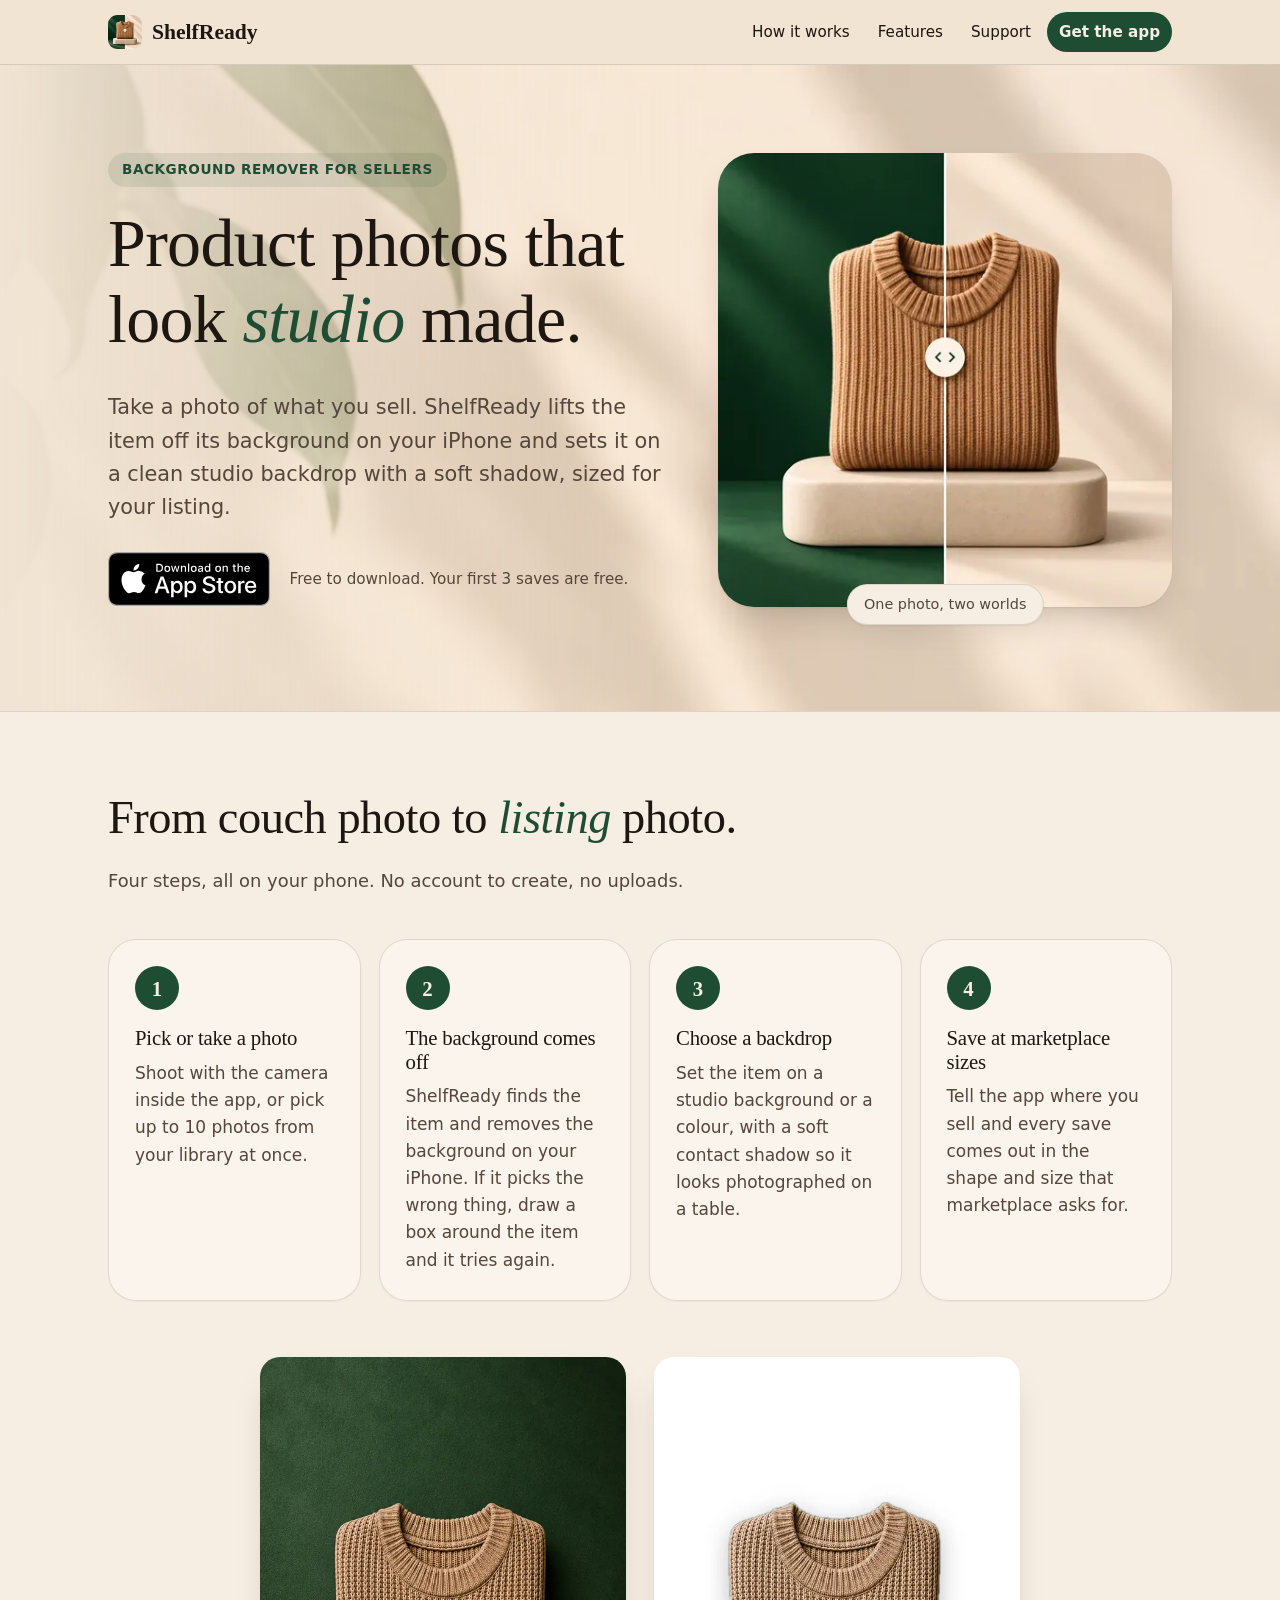
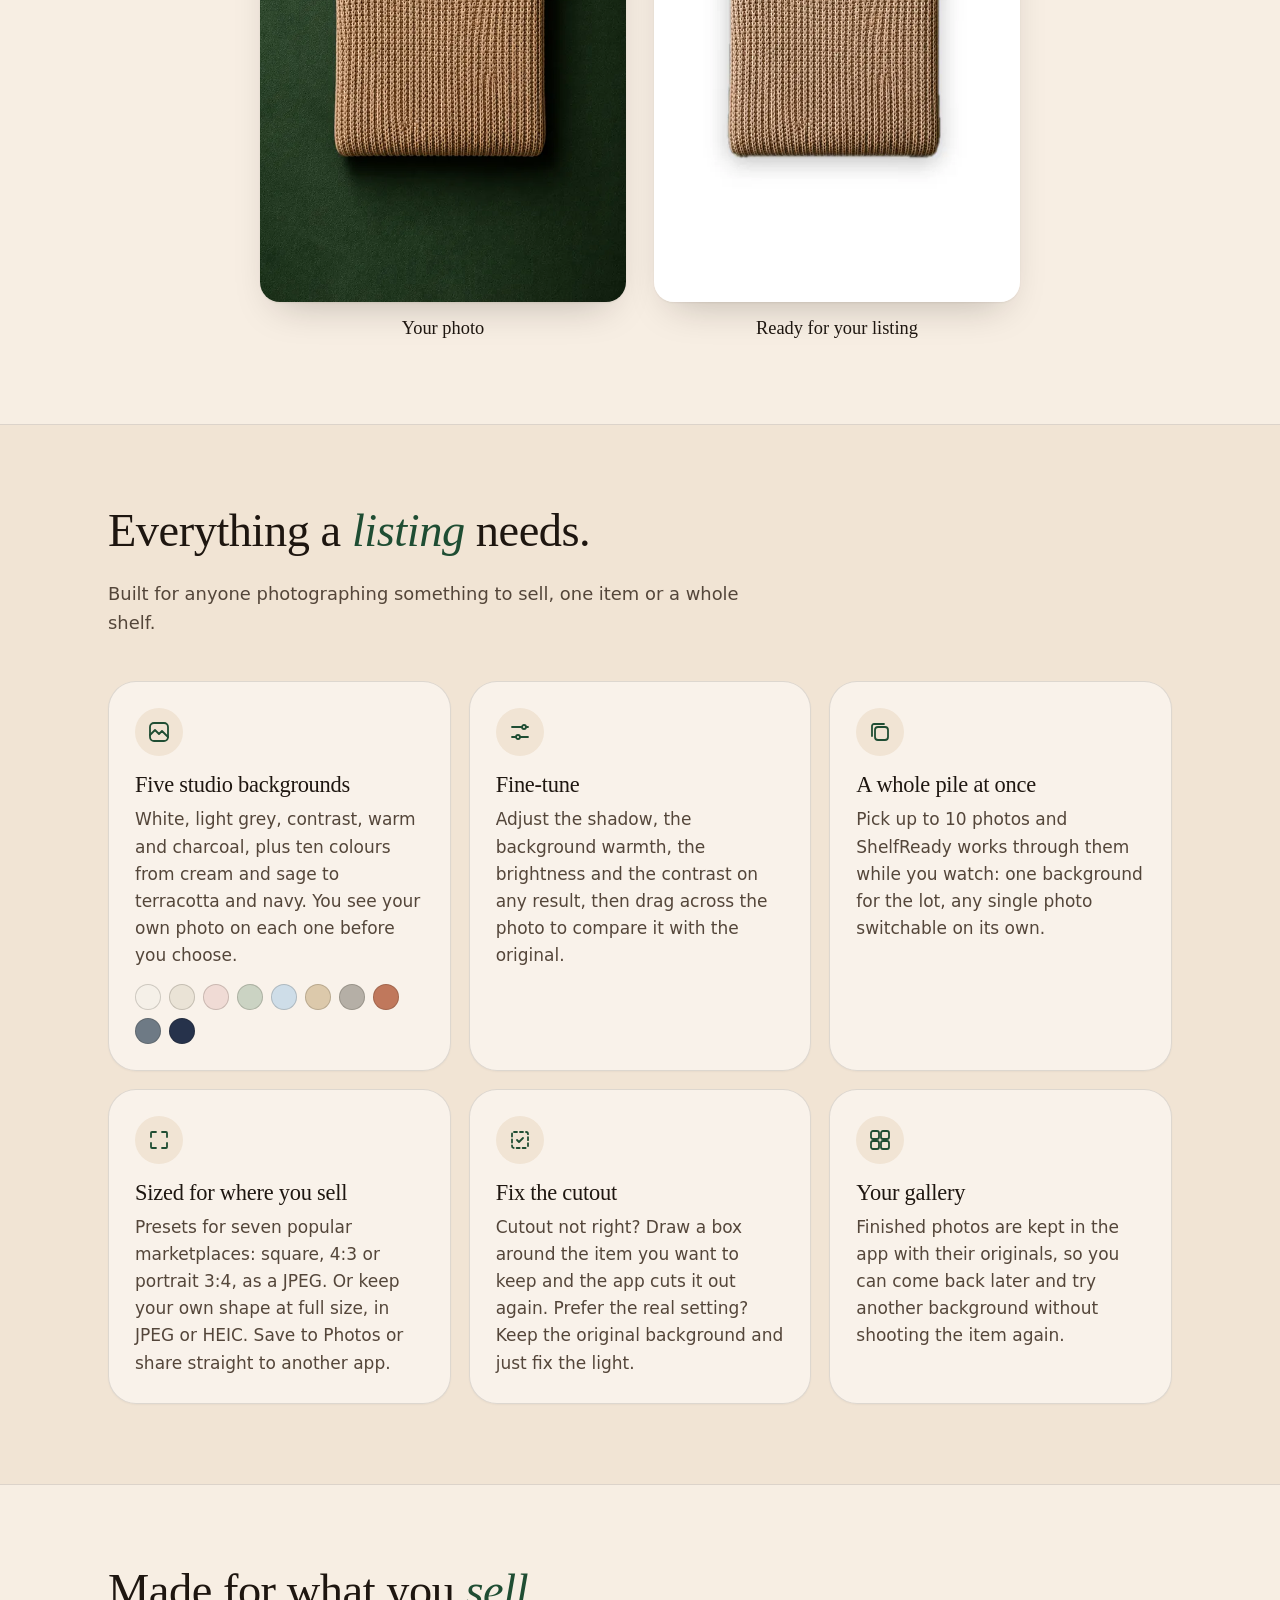
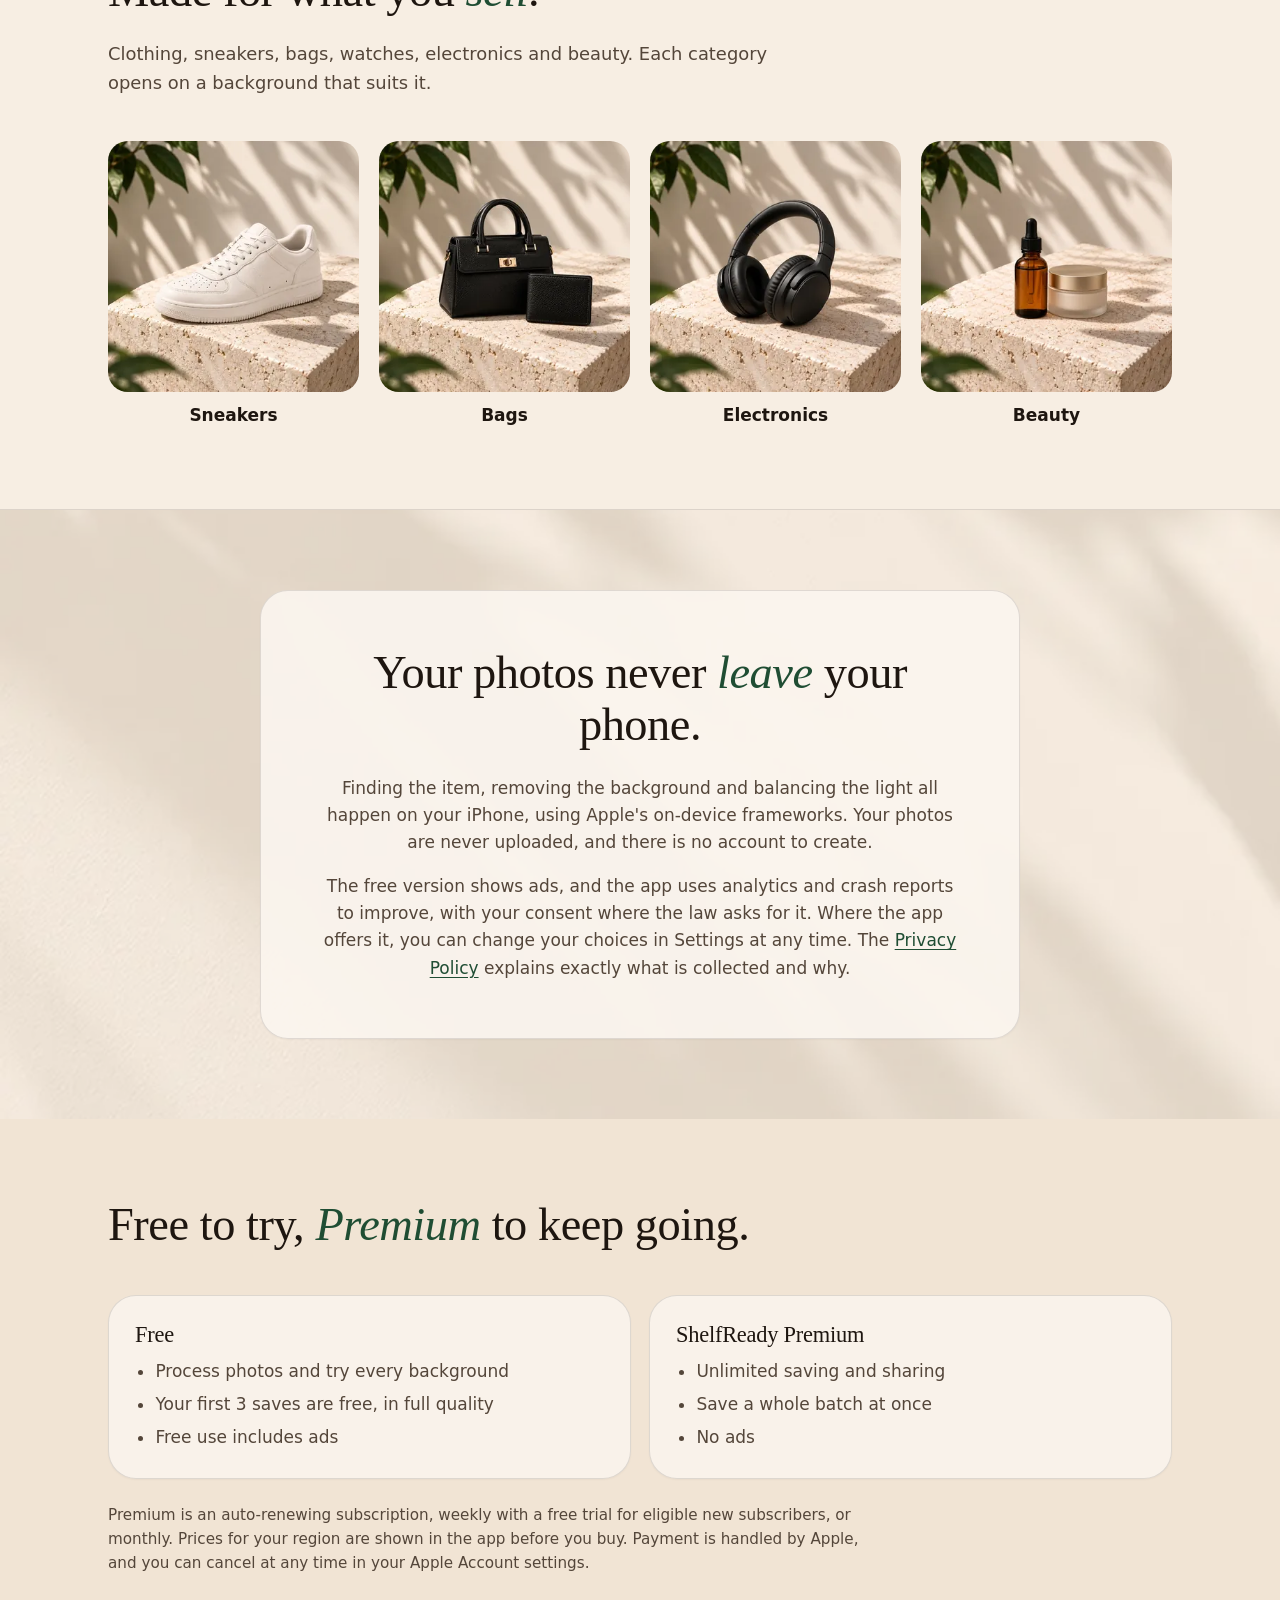
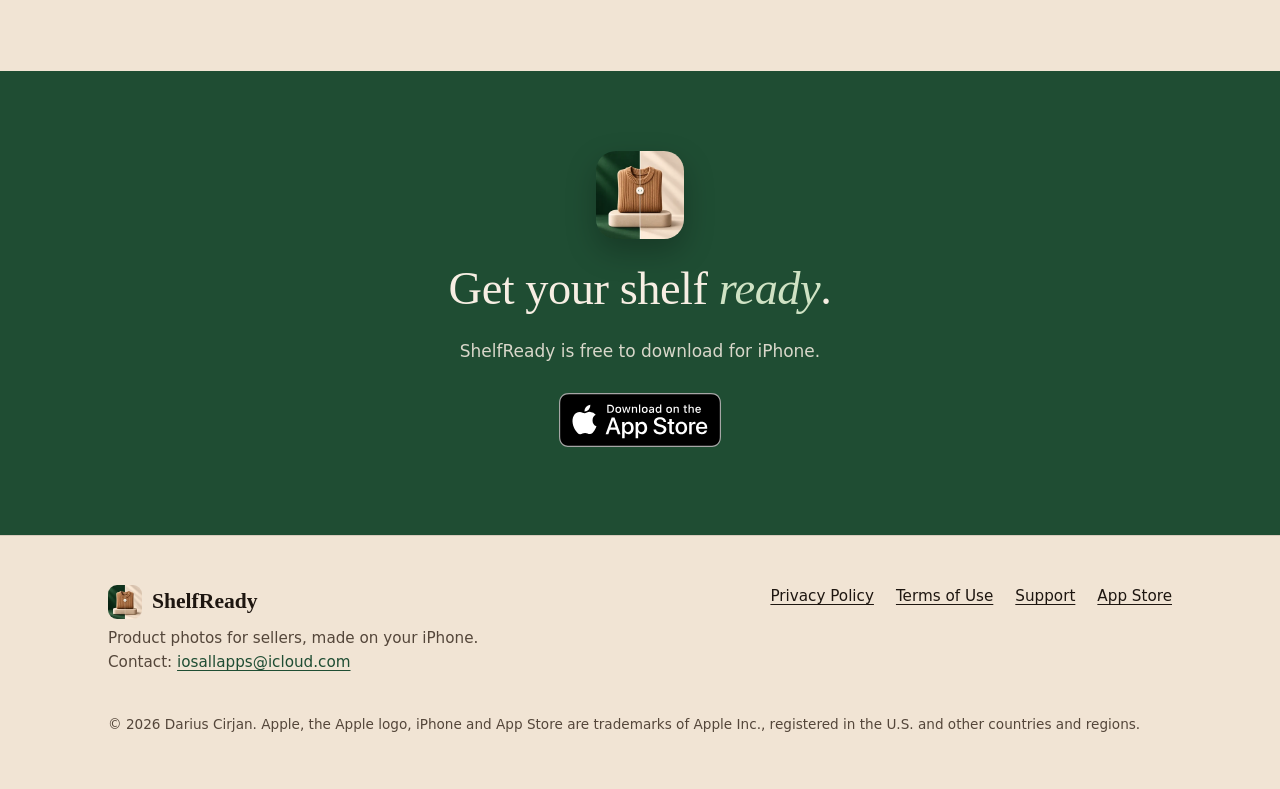
==== index.html @ e44a488b "Add ShelfReady website - landing, support, privacy and terms pages for shelfreadyapp.com Co-Authored" ====
<!DOCTYPE html>
<html lang="en">
<head>
    <!-- build:head -->
    <meta charset="UTF-8">
    <meta name="viewport" content="width=device-width, initial-scale=1.0, viewport-fit=cover">
    <meta name="apple-itunes-app" content="app-id=6818769240">
    <title>ShelfReady: Product Photos and Background Remover</title>
    <meta name="description" content="Take a photo of what you sell. ShelfReady removes the background on your iPhone and sets the item on a clean studio backdrop with a soft shadow, sized for your listing.">
    <meta name="theme-color" content="#F1E4D4">
    <link rel="canonical" href="https://shelfreadyapp.com/">
    <meta property="og:type" content="website">
    <meta property="og:site_name" content="ShelfReady">
    <meta property="og:url" content="https://shelfreadyapp.com/">
    <meta property="og:title" content="ShelfReady: Product Photos and Background Remover">
    <meta property="og:description" content="Take a photo of what you sell. ShelfReady removes the background on your iPhone and sets the item on a clean studio backdrop with a soft shadow, sized for your listing.">
    <meta property="og:image" content="https://shelfreadyapp.com/og-image.png">
    <meta property="og:image:width" content="1200">
    <meta property="og:image:height" content="630">
    <meta property="og:image:alt" content="The ShelfReady app icon: a knitted jumper on a stone plinth, half on forest green, half on a cream studio wall.">
    <meta name="twitter:card" content="summary_large_image">
    <meta name="twitter:title" content="ShelfReady: Product Photos and Background Remover">
    <meta name="twitter:description" content="Take a photo of what you sell. ShelfReady removes the background on your iPhone and sets the item on a clean studio backdrop with a soft shadow, sized for your listing.">
    <meta name="twitter:image" content="https://shelfreadyapp.com/og-image.png">
    <link rel="icon" href="favicon.ico" sizes="48x48">
    <link rel="icon" type="image/png" sizes="32x32" href="favicon-32.png">
    <link rel="icon" type="image/png" sizes="16x16" href="favicon-16.png">
    <link rel="apple-touch-icon" href="apple-touch-icon.png">
    <link rel="preload" href="fonts/newsreader-latin.woff2" as="font" type="font/woff2" crossorigin>
    <link rel="stylesheet" href="styles.css?v=1">
    <!-- /build:head -->
    <link rel="preload" as="image" href="img/hero-split-760.webp" imagesrcset="img/hero-split-480.webp 480w, img/hero-split-760.webp 760w" imagesizes="(min-width: 900px) 460px, 90vw">
    <script type="application/ld+json">
    {
      "@context": "https://schema.org",
      "@type": "SoftwareApplication",
      "name": "ShelfReady: Product Photos",
      "applicationCategory": "PhotographyApplication",
      "operatingSystem": "iOS 18.0 or later",
      "description": "Background remover for sellers. Take a photo of what you sell and ShelfReady removes the background on your iPhone and sets the item on a studio backdrop with a soft shadow, sized for your listing.",
      "url": "https://shelfreadyapp.com/",
      "downloadUrl": "https://apps.apple.com/app/id6818769240",
      "offers": { "@type": "Offer", "price": "0", "priceCurrency": "USD" },
      "author": { "@type": "Person", "name": "Darius Cirjan" }
    }
    </script>
</head>
<body>
    <a class="skip-link" href="#main">Skip to content</a>

    <!-- build:header -->
    <header class="site-header">
        <div class="container bar">
            <a class="brand" href="./" aria-label="ShelfReady home">
                <img src="img/app-icon-128.webp" width="34" height="34" alt="">
                <span>ShelfReady</span>
            </a>
            <nav aria-label="Main">
                <ul class="nav-links">
                    <li class="nav-hide"><a href="./#how">How it works</a></li>
                    <li class="nav-hide"><a href="./#features">Features</a></li>
                    <li class="nav-hide"><a href="support.html">Support</a></li>
                    <li><a class="nav-cta" href="https://apps.apple.com/app/id6818769240">Get the app</a></li>
                </ul>
            </nav>
        </div>
    </header>
    <!-- /build:header -->

    <main id="main">
        <section class="hero" aria-labelledby="hero-title">
            <div class="container hero-grid">
                <div>
                    <p class="eyebrow">Background remover for sellers</p>
                    <h1 id="hero-title">Product photos that look <em>studio</em> made.</h1>
                    <p class="lede">Take a photo of what you sell. ShelfReady lifts the item off its background on your iPhone and sets it on a clean studio backdrop with a soft shadow, sized for your listing.</p>
                    <div class="cta-row">
                        <a class="badge-link" href="https://apps.apple.com/app/id6818769240">
                            <img src="img/app-store-black-en-us.svg" width="162" height="54" alt="Download on the App Store">
                        </a>
                        <p class="cta-note">Free to download. Your first 3 saves are free.</p>
                    </div>
                </div>
                <figure class="hero-art">
                    <img src="img/hero-split-760.webp" srcset="img/hero-split-480.webp 480w, img/hero-split-760.webp 760w" sizes="(min-width: 900px) 460px, 90vw" width="760" height="760" alt="A folded knitted jumper on a stone plinth, split down the middle: on the left it sits on dark green fabric, on the right on a cream studio wall with soft leaf shadows.">
                    <figcaption>One photo, two worlds</figcaption>
                </figure>
            </div>
        </section>

        <section class="section section-alt" id="how" aria-labelledby="how-title">
            <div class="container">
                <div class="section-head">
                    <h2 id="how-title">From couch photo to <em>listing</em> photo.</h2>
                    <p>Four steps, all on your phone. No account to create, no uploads.</p>
                </div>
                <ol class="steps">
                    <li class="card step">
                        <h3>Pick or take a photo</h3>
                        <p>Shoot with the camera inside the app, or pick up to 10 photos from your library at once.</p>
                    </li>
                    <li class="card step">
                        <h3>The background comes off</h3>
                        <p>ShelfReady finds the item and removes the background on your iPhone. If it picks the wrong thing, draw a box around the item and it tries again.</p>
                    </li>
                    <li class="card step">
                        <h3>Choose a backdrop</h3>
                        <p>Set the item on a studio background or a colour, with a soft contact shadow so it looks photographed on a table.</p>
                    </li>
                    <li class="card step">
                        <h3>Save at marketplace sizes</h3>
                        <p>Tell the app where you sell and every save comes out in the shape and size that marketplace asks for.</p>
                    </li>
                </ol>

                <div class="compare">
                    <figure>
                        <img src="img/before-600.webp" srcset="img/before-360.webp 360w, img/before-600.webp 600w" sizes="(min-width: 800px) 366px, 45vw" width="600" height="895" loading="lazy" alt="Before: a knitted jumper photographed on dark green fabric.">
                        <figcaption>Your photo</figcaption>
                    </figure>
                    <figure>
                        <img src="img/after-600.webp" srcset="img/after-360.webp 360w, img/after-600.webp 600w" sizes="(min-width: 800px) 366px, 45vw" width="600" height="895" loading="lazy" alt="After: the same jumper on a clean white studio background with a soft shadow.">
                        <figcaption>Ready for your listing</figcaption>
                    </figure>
                </div>
            </div>
        </section>

        <section class="section" id="features" aria-labelledby="features-title">
            <div class="container">
                <div class="section-head">
                    <h2 id="features-title">Everything a <em>listing</em> needs.</h2>
                    <p>Built for anyone photographing something to sell, one item or a whole shelf.</p>
                </div>
                <div class="features">
                    <article class="card feature">
                        <div class="feature-icon" aria-hidden="true">
                            <svg viewBox="0 0 24 24" fill="none" stroke="currentColor" stroke-width="1.8" stroke-linecap="round" stroke-linejoin="round"><rect x="3" y="3" width="18" height="18" rx="4"/><path d="M3 15l5-5 4 4 3-3 6 6"/></svg>
                        </div>
                        <h3>Five studio backgrounds</h3>
                        <p>White, light grey, contrast, warm and charcoal, plus ten colours from cream and sage to terracotta and navy. You see your own photo on each one before you choose.</p>
                        <ul class="swatches" aria-label="The ten colours">
                            <li style="background:#F5F0E8" title="Cream"><span class="visually-hidden">Cream</span></li>
                            <li style="background:#EAE3D6" title="Bone"><span class="visually-hidden">Bone</span></li>
                            <li style="background:#F0DBD5" title="Blush"><span class="visually-hidden">Blush</span></li>
                            <li style="background:#CBD3C3" title="Sage"><span class="visually-hidden">Sage</span></li>
                            <li style="background:#CEDDE8" title="Powder"><span class="visually-hidden">Powder</span></li>
                            <li style="background:#DCC9AB" title="Sand"><span class="visually-hidden">Sand</span></li>
                            <li style="background:#B5AFA6" title="Stone"><span class="visually-hidden">Stone</span></li>
                            <li style="background:#C0785C" title="Terracotta"><span class="visually-hidden">Terracotta</span></li>
                            <li style="background:#6E7A85" title="Slate"><span class="visually-hidden">Slate</span></li>
                            <li style="background:#26324B" title="Navy"><span class="visually-hidden">Navy</span></li>
                        </ul>
                    </article>
                    <article class="card feature">
                        <div class="feature-icon" aria-hidden="true">
                            <svg viewBox="0 0 24 24" fill="none" stroke="currentColor" stroke-width="1.8" stroke-linecap="round" stroke-linejoin="round"><path d="M4 7h10M18 7h2M4 17h4M12 17h8"/><circle cx="16" cy="7" r="2"/><circle cx="10" cy="17" r="2"/></svg>
                        </div>
                        <h3>Fine-tune</h3>
                        <p>Adjust the shadow, the background warmth, the brightness and the contrast on any result, then drag across the photo to compare it with the original.</p>
                    </article>
                    <article class="card feature">
                        <div class="feature-icon" aria-hidden="true">
                            <svg viewBox="0 0 24 24" fill="none" stroke="currentColor" stroke-width="1.8" stroke-linecap="round" stroke-linejoin="round"><rect x="7" y="7" width="13" height="13" rx="3"/><path d="M4 16V6a2 2 0 0 1 2-2h10"/></svg>
                        </div>
                        <h3>A whole pile at once</h3>
                        <p>Pick up to 10 photos and ShelfReady works through them while you watch: one background for the lot, any single photo switchable on its own.</p>
                    </article>
                    <article class="card feature">
                        <div class="feature-icon" aria-hidden="true">
                            <svg viewBox="0 0 24 24" fill="none" stroke="currentColor" stroke-width="1.8" stroke-linecap="round" stroke-linejoin="round"><path d="M4 9V5a1 1 0 0 1 1-1h4M15 4h4a1 1 0 0 1 1 1v4M20 15v4a1 1 0 0 1-1 1h-4M9 20H5a1 1 0 0 1-1-1v-4"/></svg>
                        </div>
                        <h3>Sized for where you sell</h3>
                        <p>Presets for seven popular marketplaces: square, 4:3 or portrait 3:4, as a JPEG. Or keep your own shape at full size, in JPEG or HEIC. Save to Photos or share straight to another app.</p>
                    </article>
                    <article class="card feature">
                        <div class="feature-icon" aria-hidden="true">
                            <svg viewBox="0 0 24 24" fill="none" stroke="currentColor" stroke-width="1.8" stroke-linecap="round" stroke-linejoin="round"><rect x="4" y="4" width="16" height="16" rx="2" stroke-dasharray="3 3"/><path d="M9 12l2 2 4-4"/></svg>
                        </div>
                        <h3>Fix the cutout</h3>
                        <p>Cutout not right? Draw a box around the item you want to keep and the app cuts it out again. Prefer the real setting? Keep the original background and just fix the light.</p>
                    </article>
                    <article class="card feature">
                        <div class="feature-icon" aria-hidden="true">
                            <svg viewBox="0 0 24 24" fill="none" stroke="currentColor" stroke-width="1.8" stroke-linecap="round" stroke-linejoin="round"><rect x="3" y="3" width="8" height="8" rx="2"/><rect x="13" y="3" width="8" height="8" rx="2"/><rect x="3" y="13" width="8" height="8" rx="2"/><rect x="13" y="13" width="8" height="8" rx="2"/></svg>
                        </div>
                        <h3>Your gallery</h3>
                        <p>Finished photos are kept in the app with their originals, so you can come back later and try another background without shooting the item again.</p>
                    </article>
                </div>
            </div>
        </section>

        <section class="section section-alt" aria-labelledby="works-title">
            <div class="container">
                <div class="section-head">
                    <h2 id="works-title">Made for what you <em>sell</em>.</h2>
                    <p>Clothing, sneakers, bags, watches, electronics and beauty. Each category opens on a background that suits it.</p>
                </div>
                <div class="gallery">
                    <figure>
                        <img src="img/sample-sneakers-640.webp" srcset="img/sample-sneakers-360.webp 360w, img/sample-sneakers-640.webp 640w" sizes="(min-width: 900px) 260px, 45vw" width="640" height="640" loading="lazy" alt="A white sneaker on a stone plinth in leaf-dappled light.">
                        <figcaption>Sneakers</figcaption>
                    </figure>
                    <figure>
                        <img src="img/sample-bags-640.webp" srcset="img/sample-bags-360.webp 360w, img/sample-bags-640.webp 640w" sizes="(min-width: 900px) 260px, 45vw" width="640" height="640" loading="lazy" alt="A black handbag and a matching wallet on a stone plinth.">
                        <figcaption>Bags</figcaption>
                    </figure>
                    <figure>
                        <img src="img/sample-electronics-640.webp" srcset="img/sample-electronics-360.webp 360w, img/sample-electronics-640.webp 640w" sizes="(min-width: 900px) 260px, 45vw" width="640" height="640" loading="lazy" alt="Black over-ear headphones on a stone plinth.">
                        <figcaption>Electronics</figcaption>
                    </figure>
                    <figure>
                        <img src="img/sample-beauty-640.webp" srcset="img/sample-beauty-360.webp 360w, img/sample-beauty-640.webp 640w" sizes="(min-width: 900px) 260px, 45vw" width="640" height="640" loading="lazy" alt="An amber serum bottle and a cream jar on a stone plinth.">
                        <figcaption>Beauty</figcaption>
                    </figure>
                </div>
            </div>
        </section>

        <section class="section privacy-band" id="privacy" aria-labelledby="privacy-title">
            <div class="container">
                <div class="card privacy-card">
                    <h2 id="privacy-title">Your photos never <em>leave</em> your phone.</h2>
                    <p>Finding the item, removing the background and balancing the light all happen on your iPhone, using Apple's on-device frameworks. Your photos are never uploaded, and there is no account to create.</p>
                    <p>The free version shows ads, and the app uses analytics and crash reports to improve, with your consent where the law asks for it. Where the app offers it, you can change your choices in Settings at any time. The <a href="privacy.html">Privacy Policy</a> explains exactly what is collected and why.</p>
                </div>
            </div>
        </section>

        <section class="section" id="pricing" aria-labelledby="pricing-title">
            <div class="container">
                <div class="section-head">
                    <h2 id="pricing-title">Free to try, <em>Premium</em> to keep going.</h2>
                </div>
                <div class="plans">
                    <div class="card">
                        <h3>Free</h3>
                        <ul>
                            <li>Process photos and try every background</li>
                            <li>Your first 3 saves are free, in full quality</li>
                            <li>Free use includes ads</li>
                        </ul>
                    </div>
                    <div class="card">
                        <h3>ShelfReady Premium</h3>
                        <ul>
                            <li>Unlimited saving and sharing</li>
                            <li>Save a whole batch at once</li>
                            <li>No ads</li>
                        </ul>
                    </div>
                </div>
                <p class="fine-print">Premium is an auto-renewing subscription, weekly with a free trial for eligible new subscribers, or monthly. Prices for your region are shown in the app before you buy. Payment is handled by Apple, and you can cancel at any time in your Apple Account settings.</p>
            </div>
        </section>

        <section class="final-cta" aria-labelledby="cta-title">
            <div class="container">
                <img class="app-icon" src="img/app-icon-256.webp" width="88" height="88" alt="">
                <h2 id="cta-title">Get your shelf <em>ready</em>.</h2>
                <p>ShelfReady is free to download for iPhone.</p>
                <a class="badge-link" href="https://apps.apple.com/app/id6818769240">
                    <img src="img/app-store-black-en-us.svg" width="162" height="54" alt="Download on the App Store">
                </a>
            </div>
        </section>
    </main>

    <!-- build:footer -->
    <footer class="site-footer">
        <div class="container">
            <div class="footer-grid">
                <div>
                    <a class="brand" href="./" aria-label="ShelfReady home">
                        <img src="img/app-icon-128.webp" width="34" height="34" alt="">
                        <span>ShelfReady</span>
                    </a>
                    <p>Product photos for sellers, made on your iPhone.<br>
                    Contact: <a href="mailto:iosallapps@icloud.com">iosallapps@icloud.com</a></p>
                </div>
                <nav aria-label="Footer">
                    <ul class="footer-links">
                        <li><a href="privacy.html">Privacy Policy</a></li>
                        <li><a href="terms.html">Terms of Use</a></li>
                        <li><a href="support.html">Support</a></li>
                        <li><a href="https://apps.apple.com/app/id6818769240">App Store</a></li>
                    </ul>
                </nav>
            </div>
            <p class="legal-credit">&copy; 2026 Darius Cirjan. Apple, the Apple logo, iPhone and App Store are trademarks of Apple Inc., registered in the U.S. and other countries and regions.</p>
        </div>
    </footer>
    <!-- /build:footer -->
    <script src="script.js" defer></script>
</body>
</html>
---- styles.css ----
/* ShelfReady, shelfreadyapp.com. Botanical design: warm cream pages, leaf shadows, forest green
   accent, serif headlines with one italic word. Same-origin only: the serif is self-hosted. */

@font-face {
    font-family: "Newsreader";
    src: url("fonts/newsreader-latin.woff2") format("woff2");
    font-weight: 400 600;
    font-style: normal;
    font-display: swap;
}

@font-face {
    font-family: "Newsreader";
    src: url("fonts/newsreader-latin-italic.woff2") format("woff2");
    font-weight: 400;
    font-style: italic;
    font-display: swap;
}

:root {
    --cream: #F1E4D4;
    --cream-soft: #F7EEE3;
    --card: rgba(251, 246, 239, 0.82);
    --forest: #1F4D33;
    --forest-deep: #163926;
    --ink: #1E1610;
    --ink-muted: #54463A;
    --line: rgba(30, 22, 16, 0.12);
    --on-forest: #F7EEE3;
    --serif: "Newsreader", "New York", "Iowan Old Style", Georgia, serif;
    --sans: system-ui, -apple-system, "Segoe UI", Roboto, "Helvetica Neue", Arial, sans-serif;
    --radius-l: 28px;
    --radius-m: 20px;
    --shadow: 0 1px 2px rgba(30, 22, 16, 0.06), 0 18px 40px -18px rgba(30, 22, 16, 0.28);
    --container: 1120px;
    --gutter: 16px;
    color-scheme: light;
}

@media (min-width: 640px) {
    :root { --gutter: 28px; }
}

*, *::before, *::after { box-sizing: border-box; }

html {
    -webkit-text-size-adjust: 100%;
    text-size-adjust: 100%;
    scroll-behavior: smooth;
    scroll-padding-top: 84px;
}

@media (prefers-reduced-motion: reduce) {
    html { scroll-behavior: auto; }
    *, *::before, *::after { transition: none !important; animation: none !important; }
}

body {
    margin: 0;
    background: var(--cream);
    color: var(--ink);
    font-family: var(--sans);
    font-size: 1.0625rem;
    line-height: 1.6;
    overflow-x: hidden;
}

img { max-width: 100%; height: auto; display: block; }

a { color: var(--forest); text-underline-offset: 3px; }
a:hover { color: var(--forest-deep); }

:focus-visible {
    outline: 3px solid var(--forest);
    outline-offset: 3px;
    border-radius: 6px;
}

h1, h2, h3 {
    font-family: var(--serif);
    font-weight: 500;
    line-height: 1.12;
    letter-spacing: -0.01em;
    margin: 0 0 0.5em;
    color: var(--ink);
}

h1 { font-size: clamp(2.4rem, 1.6rem + 3.6vw, 4.25rem); }
h2 { font-size: clamp(1.9rem, 1.4rem + 2vw, 2.9rem); }
h3 { font-size: 1.4rem; }
h1 em, h2 em { font-style: italic; color: var(--forest); }

p { margin: 0 0 1em; }

.container {
    width: 100%;
    max-width: var(--container);
    margin: 0 auto;
    padding: 0 var(--gutter);
}

.skip-link {
    position: absolute;
    left: 12px;
    top: -60px;
    z-index: 100;
    background: var(--forest);
    color: var(--on-forest);
    padding: 10px 16px;
    border-radius: 999px;
    text-decoration: none;
}
.skip-link:focus { top: 12px; color: var(--on-forest); }

.visually-hidden {
    position: absolute !important;
    width: 1px; height: 1px;
    overflow: hidden;
    clip: rect(0 0 0 0);
    white-space: nowrap;
}

/* Header */
.site-header {
    position: sticky;
    top: 0;
    z-index: 50;
    background: rgba(241, 228, 212, 0.88);
    -webkit-backdrop-filter: saturate(140%) blur(14px);
    backdrop-filter: saturate(140%) blur(14px);
    border-bottom: 1px solid var(--line);
}

.bar {
    display: flex;
    align-items: center;
    justify-content: space-between;
    gap: 16px;
    min-height: 64px;
}

.brand {
    display: inline-flex;
    align-items: center;
    gap: 10px;
    color: var(--ink);
    text-decoration: none;
    font-family: var(--serif);
    font-size: 1.35rem;
    font-weight: 600;
}
.brand img { width: 34px; height: 34px; border-radius: 9px; }
.brand:hover { color: var(--ink); }

.nav-links {
    display: flex;
    align-items: center;
    gap: 4px;
    margin: 0;
    padding: 0;
    list-style: none;
}
.nav-links a {
    display: inline-block;
    padding: 8px 12px;
    border-radius: 999px;
    color: var(--ink);
    text-decoration: none;
    font-size: 0.95rem;
}
.nav-links a:hover { background: rgba(31, 77, 51, 0.08); }
.nav-links .nav-cta {
    background: var(--forest);
    color: var(--on-forest);
    font-weight: 600;
}
.nav-links .nav-cta:hover { background: var(--forest-deep); color: var(--on-forest); }

@media (max-width: 760px) {
    .nav-links .nav-hide { display: none; }
}

/* Buttons and badge */
.badge-link { display: inline-block; border-radius: 10px; line-height: 0; }
.badge-link img { height: 54px; width: auto; }

.button {
    display: inline-flex;
    align-items: center;
    justify-content: center;
    gap: 8px;
    min-height: 48px;
    padding: 0 22px;
    border-radius: 999px;
    background: var(--forest);
    color: var(--on-forest);
    font-weight: 600;
    text-decoration: none;
}
.button:hover { background: var(--forest-deep); color: var(--on-forest); }

/* Hero */
.hero {
    position: relative;
    padding: 56px 0 72px;
    overflow: hidden;
    isolation: isolate;
}
.hero::before {
    content: "";
    position: absolute;
    inset: 0;
    z-index: -1;
    background: url("img/leaves-cream-900.webp") right top / cover no-repeat;
    opacity: 0.55;
    -webkit-mask-image: linear-gradient(90deg, transparent 0%, #000 55%);
    mask-image: linear-gradient(90deg, transparent 0%, #000 55%);
}

.hero-grid {
    display: grid;
    gap: 40px;
    align-items: center;
}
@media (min-width: 900px) {
    .hero { padding: 88px 0 104px; }
    .hero-grid { grid-template-columns: 1.1fr 0.9fr; gap: 56px; }
}

.eyebrow {
    display: inline-block;
    margin-bottom: 18px;
    padding: 6px 14px;
    border-radius: 999px;
    background: rgba(31, 77, 51, 0.1);
    color: var(--forest);
    font-size: 0.85rem;
    font-weight: 600;
    letter-spacing: 0.04em;
    text-transform: uppercase;
}

.lede {
    font-size: clamp(1.1rem, 1rem + 0.4vw, 1.3rem);
    color: var(--ink-muted);
    max-width: 34em;
}

.cta-row {
    display: flex;
    flex-wrap: wrap;
    align-items: center;
    gap: 14px 20px;
    margin-top: 28px;
}
.cta-note { margin: 0; color: var(--ink-muted); font-size: 0.95rem; }

.hero-art {
    position: relative;
    max-width: 480px;
    margin: 0 auto;
    width: 100%;
}
.hero-art img {
    width: 100%;
    aspect-ratio: 1;
    object-fit: cover;
    border-radius: 36px;
    box-shadow: var(--shadow);
}
.hero-art figcaption {
    position: absolute;
    left: 50%;
    bottom: -18px;
    transform: translateX(-50%);
    white-space: nowrap;
    background: var(--cream-soft);
    border: 1px solid var(--line);
    border-radius: 999px;
    padding: 8px 16px;
    font-size: 0.9rem;
    color: var(--ink-muted);
    box-shadow: var(--shadow);
}

/* Sections */
.section { padding: 80px 0; }
.section-head { max-width: 680px; margin-bottom: 44px; }
.section-head p { color: var(--ink-muted); font-size: 1.12rem; }
.section-alt { background: var(--cream-soft); border-block: 1px solid var(--line); }

/* Steps */
.steps {
    display: grid;
    gap: 18px;
    margin: 0;
    padding: 0;
    list-style: none;
    counter-reset: step;
}
@media (min-width: 700px) { .steps { grid-template-columns: repeat(2, 1fr); } }
@media (min-width: 1040px) { .steps { grid-template-columns: repeat(4, 1fr); } }

.card {
    background: var(--card);
    border: 1px solid var(--line);
    border-radius: var(--radius-l);
    padding: 26px;
    box-shadow: 0 1px 2px rgba(30, 22, 16, 0.04);
}

.step { counter-increment: step; }
.step::before {
    content: counter(step);
    display: grid;
    place-items: center;
    width: 44px;
    height: 44px;
    margin-bottom: 16px;
    border-radius: 50%;
    background: var(--forest);
    color: var(--on-forest);
    font-family: var(--serif);
    font-size: 1.3rem;
    font-weight: 600;
}
.step h3 { font-size: 1.3rem; }
.step p { margin: 0; color: var(--ink-muted); }

/* Before and after */
.compare {
    display: grid;
    grid-template-columns: 1fr 1fr;
    gap: 14px;
    max-width: 760px;
    margin: 56px auto 0;
}
.compare figure { margin: 0; }
.compare img {
    width: 100%;
    aspect-ratio: 393 / 586;
    object-fit: cover;
    border-radius: var(--radius-m);
    box-shadow: var(--shadow);
}
.compare figcaption {
    margin-top: 12px;
    text-align: center;
    font-family: var(--serif);
    font-size: 1.15rem;
}
@media (min-width: 640px) { .compare { gap: 28px; } }

/* Features */
.features {
    display: grid;
    gap: 18px;
}
@media (min-width: 700px) { .features { grid-template-columns: repeat(2, 1fr); } }
@media (min-width: 1040px) { .features { grid-template-columns: repeat(3, 1fr); } }
.feature h3 { margin-bottom: 0.4em; }
.feature p { margin: 0; color: var(--ink-muted); }
.feature-icon {
    display: grid;
    place-items: center;
    width: 48px;
    height: 48px;
    margin-bottom: 16px;
    border-radius: 50%;
    background: var(--cream);
    color: var(--forest);
}
.feature-icon svg { width: 24px; height: 24px; }

.swatches {
    display: flex;
    flex-wrap: wrap;
    gap: 8px;
    margin: 14px 0 0;
    padding: 0;
    list-style: none;
}
.swatches li {
    width: 26px;
    height: 26px;
    border-radius: 50%;
    border: 1px solid rgba(30, 22, 16, 0.18);
}

/* Gallery */
.gallery {
    display: grid;
    grid-template-columns: repeat(2, 1fr);
    gap: 14px;
}
@media (min-width: 900px) { .gallery { grid-template-columns: repeat(4, 1fr); gap: 20px; } }
.gallery figure { margin: 0; }
.gallery img {
    width: 100%;
    aspect-ratio: 1;
    object-fit: cover;
    border-radius: var(--radius-m);
}
.gallery figcaption { margin-top: 10px; font-weight: 600; text-align: center; }

/* Privacy */
.privacy-band {
    position: relative;
    isolation: isolate;
    overflow: hidden;
}
.privacy-band::before {
    content: "";
    position: absolute;
    inset: 0;
    z-index: -1;
    background: url("img/leaves-white-900.webp") center / cover no-repeat;
    opacity: 0.5;
}
.privacy-card {
    max-width: 760px;
    margin: 0 auto;
    padding: 40px 28px;
    text-align: center;
    background: rgba(251, 246, 239, 0.9);
}
@media (min-width: 640px) { .privacy-card { padding: 56px; } }
.privacy-card p { color: var(--ink-muted); }
.privacy-card p:last-child { margin-bottom: 0; }

/* Pricing note */
.plans {
    display: grid;
    gap: 18px;
}
@media (min-width: 800px) { .plans { grid-template-columns: 1fr 1fr; } }
.plans ul { margin: 0; padding-left: 1.2em; color: var(--ink-muted); }
.plans li + li { margin-top: 6px; }
.fine-print { margin-top: 24px; color: var(--ink-muted); font-size: 0.95rem; max-width: 760px; }

/* Final call to action */
.final-cta {
    background: var(--forest);
    color: var(--on-forest);
    text-align: center;
    padding: 80px 0;
}
.final-cta h2 { color: var(--on-forest); }
.final-cta h2 em { color: #CFE2C4; }
.final-cta p { color: rgba(247, 238, 227, 0.86); max-width: 560px; margin: 0 auto 28px; }
.final-cta .app-icon { width: 88px; height: 88px; border-radius: 20px; margin: 0 auto 24px; box-shadow: 0 12px 30px rgba(0, 0, 0, 0.25); }
.final-cta .badge-link:focus-visible { outline-color: var(--on-forest); }

/* Footer */
.site-footer {
    padding: 48px 0 40px;
    background: var(--cream);
    border-top: 1px solid var(--line);
    font-size: 0.95rem;
    color: var(--ink-muted);
}
.footer-grid {
    display: flex;
    flex-wrap: wrap;
    justify-content: space-between;
    gap: 24px;
}
.footer-links {
    display: flex;
    flex-wrap: wrap;
    gap: 6px 22px;
    margin: 0;
    padding: 0;
    list-style: none;
}
.footer-links a { color: var(--ink); }
.legal-credit { margin-top: 24px; font-size: 0.85rem; }

/* Documents: privacy, terms, support */
.doc { padding: 56px 0 80px; }
.doc .container { max-width: 800px; }
.doc-head { margin-bottom: 36px; }
.doc-meta { color: var(--ink-muted); margin: 0; }
.doc-body h2 {
    font-size: clamp(1.5rem, 1.3rem + 0.8vw, 1.9rem);
    margin-top: 1.8em;
}
.doc-body h3 { margin-top: 1.4em; }
.doc-body ul { padding-left: 1.3em; }
.doc-body li + li { margin-top: 8px; }
.doc-body p, .doc-body li { overflow-wrap: anywhere; }

.faq { display: grid; gap: 12px; }
.faq details {
    background: var(--card);
    border: 1px solid var(--line);
    border-radius: var(--radius-m);
    padding: 0 22px;
}
.faq summary {
    cursor: pointer;
    list-style: none;
    padding: 18px 28px 18px 0;
    position: relative;
    font-family: var(--serif);
    font-size: 1.25rem;
    font-weight: 500;
}
.faq summary::-webkit-details-marker { display: none; }
.faq summary::after {
    content: "+";
    position: absolute;
    right: 0;
    top: 50%;
    transform: translateY(-50%);
    font-family: var(--sans);
    font-size: 1.5rem;
    color: var(--forest);
}
.faq details[open] summary::after { content: "\2212"; }
.faq details > div { padding-bottom: 18px; color: var(--ink-muted); }
.faq details > div p:last-child { margin-bottom: 0; }

.contact-card { margin-top: 40px; text-align: center; }
.contact-card p { color: var(--ink-muted); }
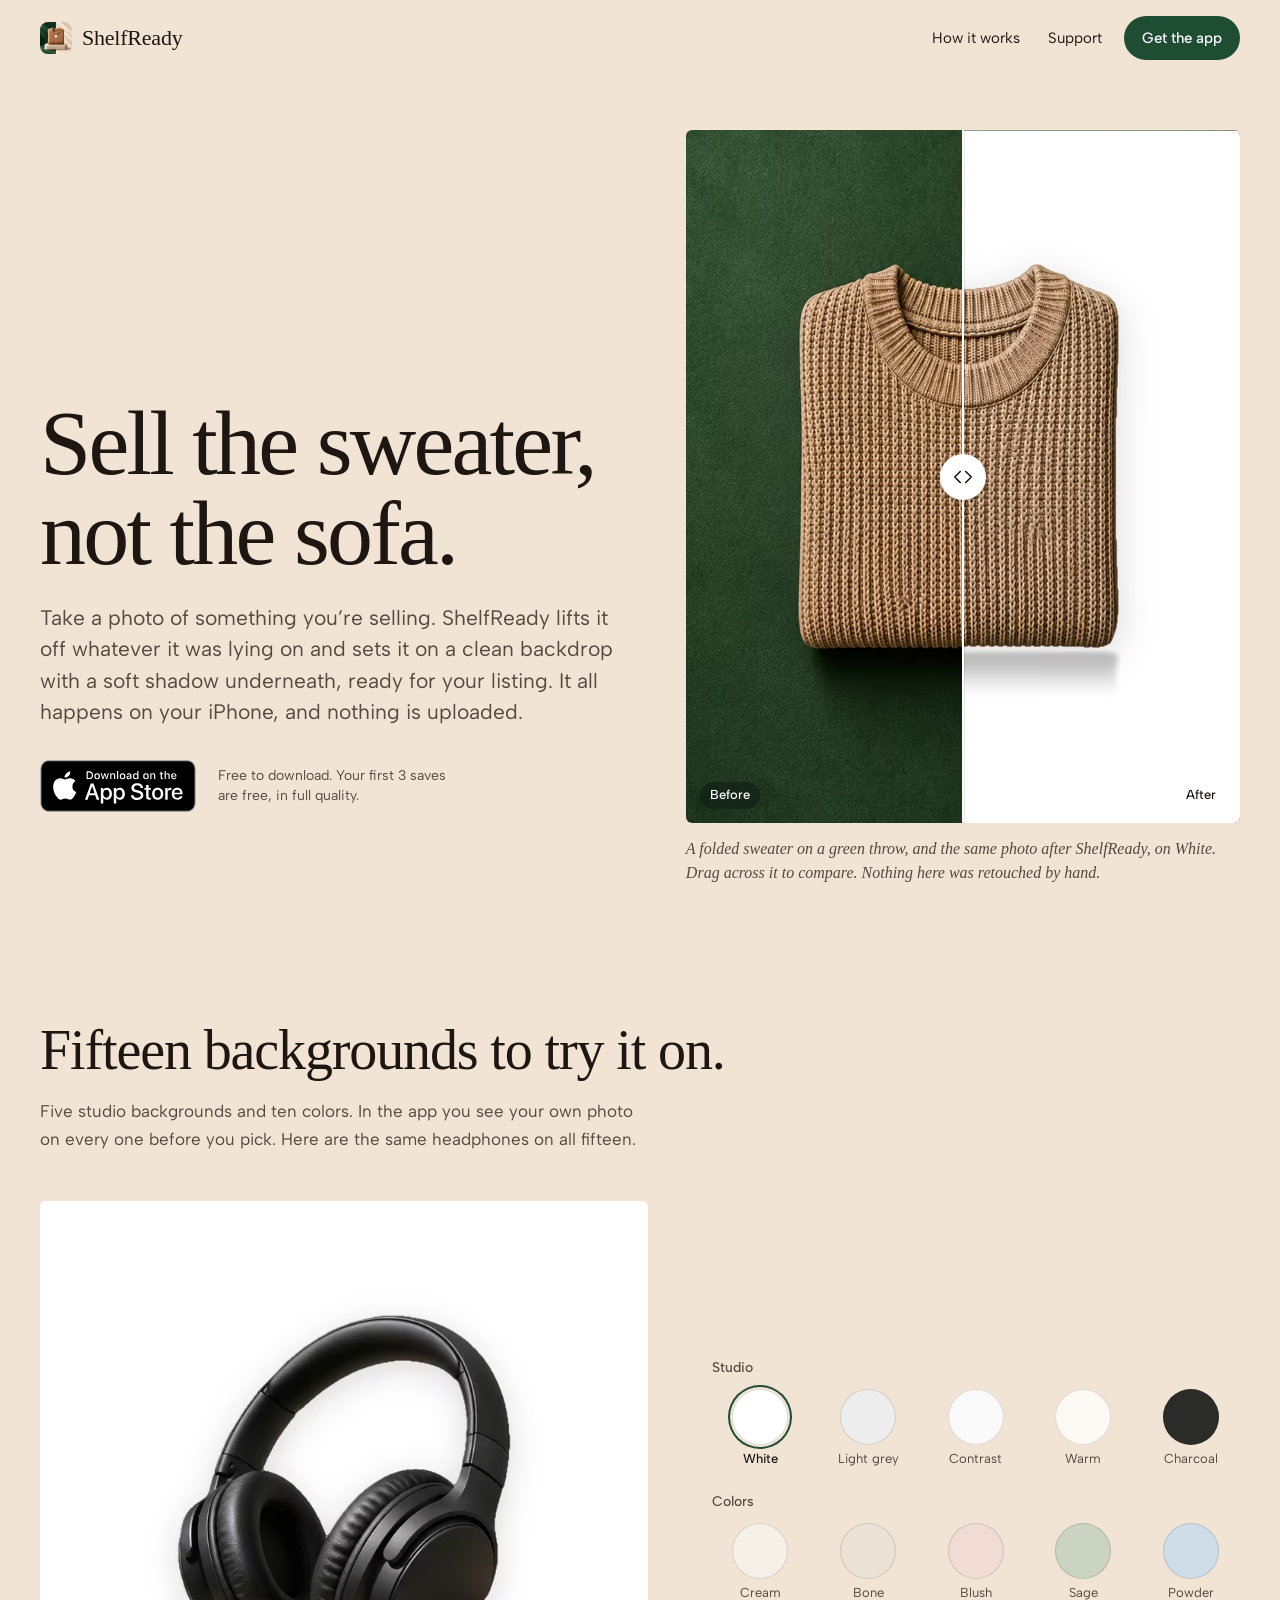
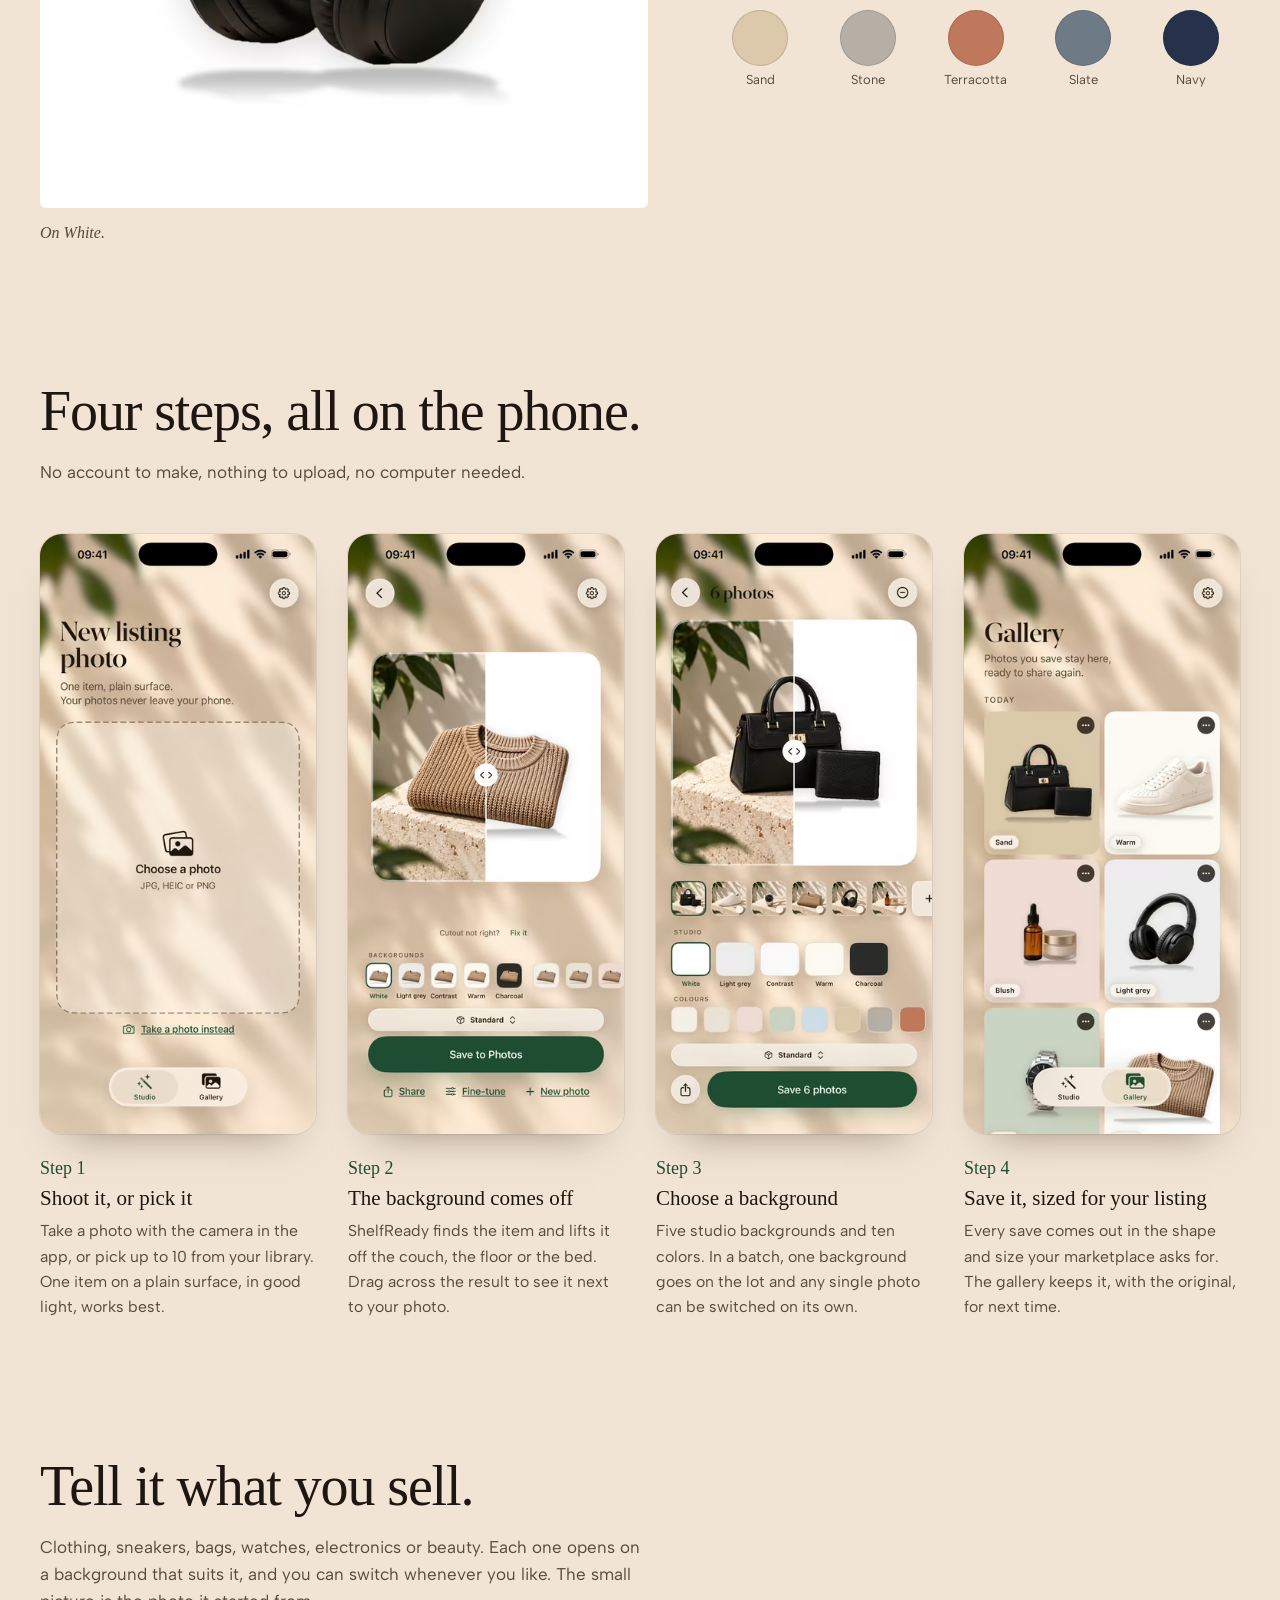
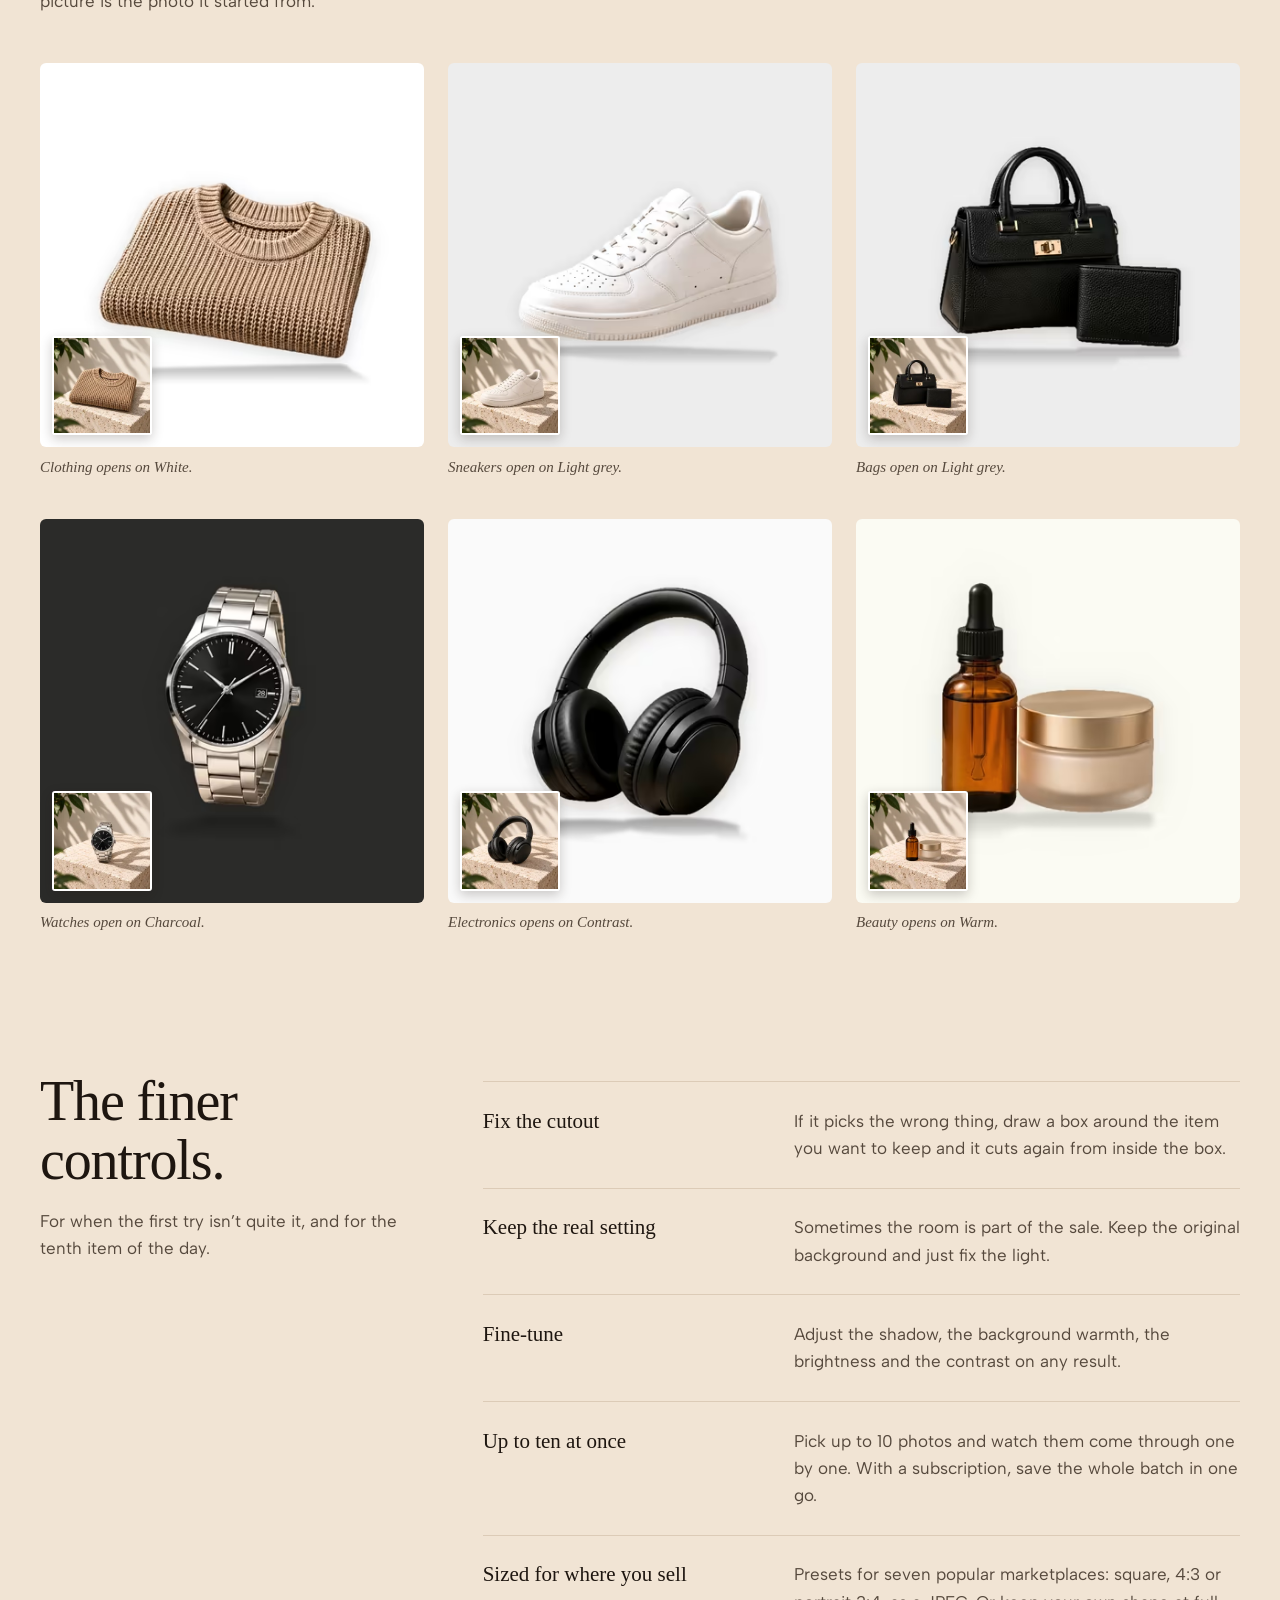
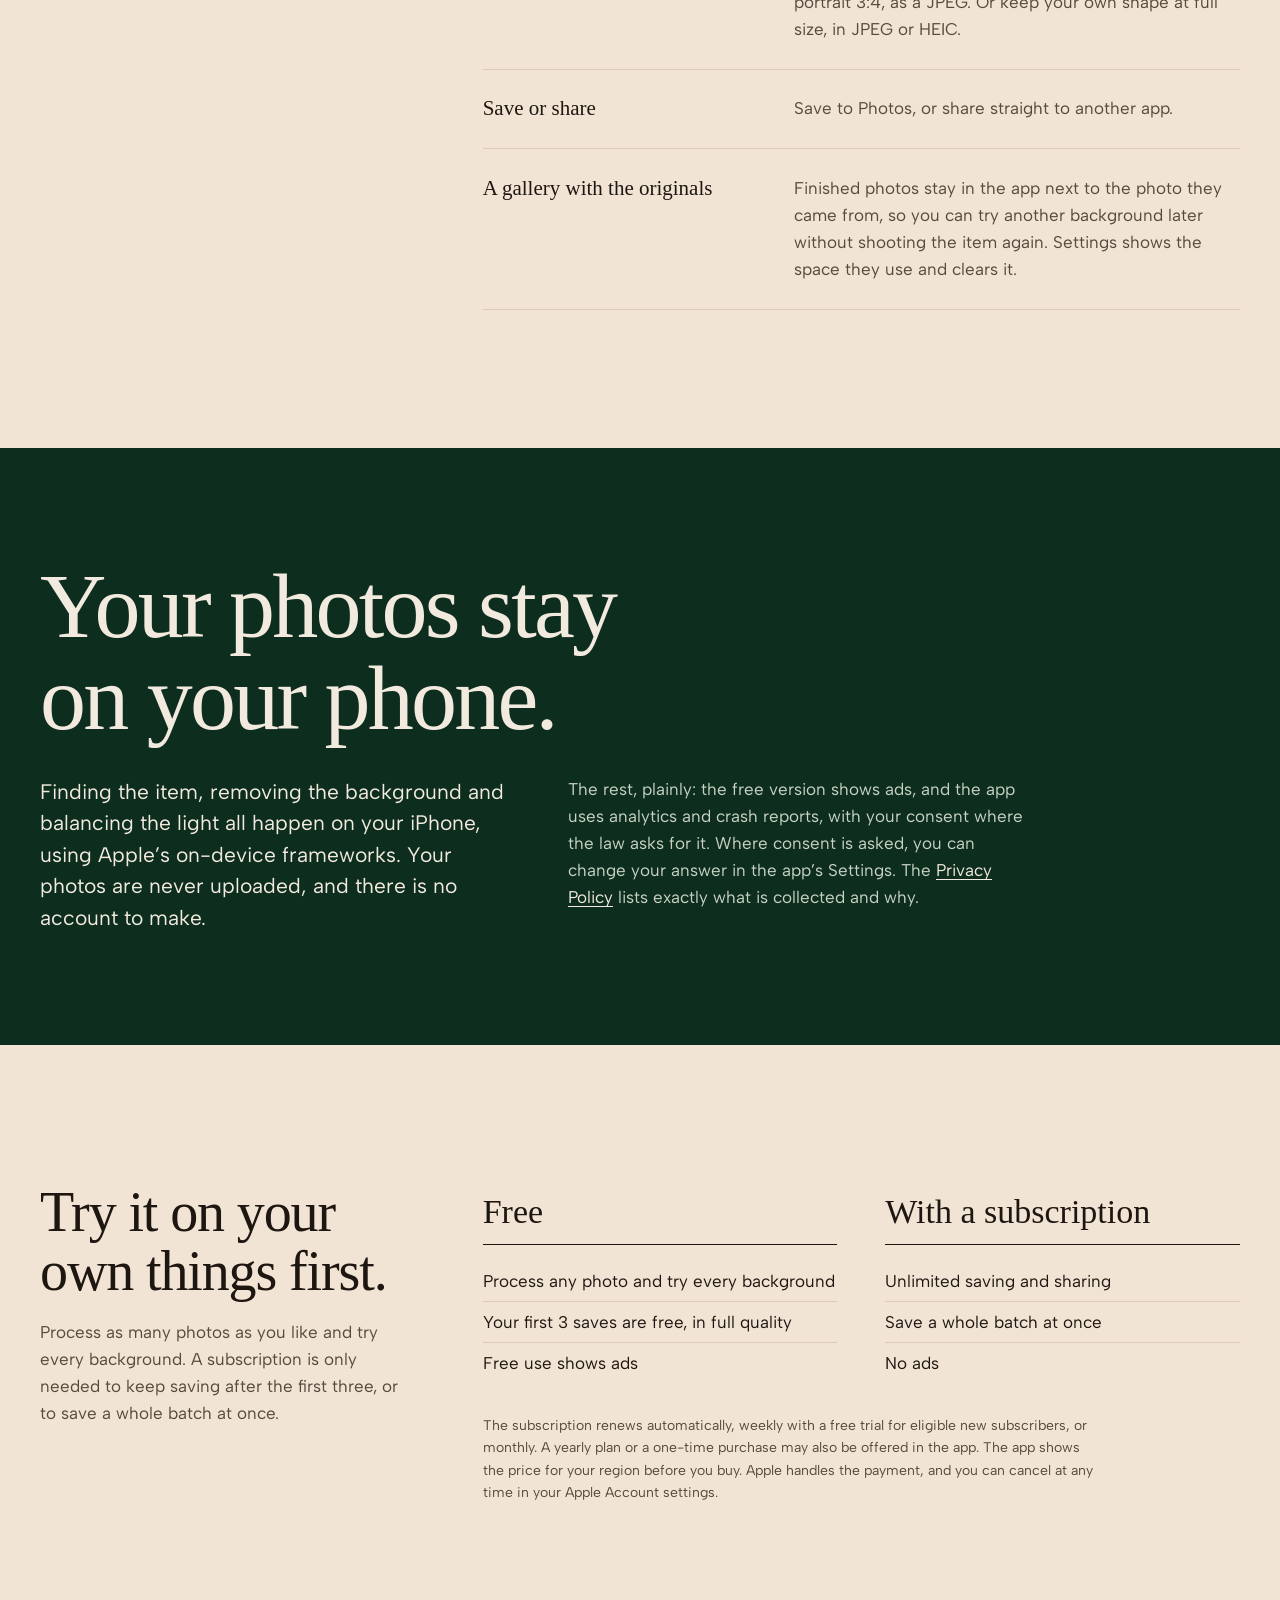
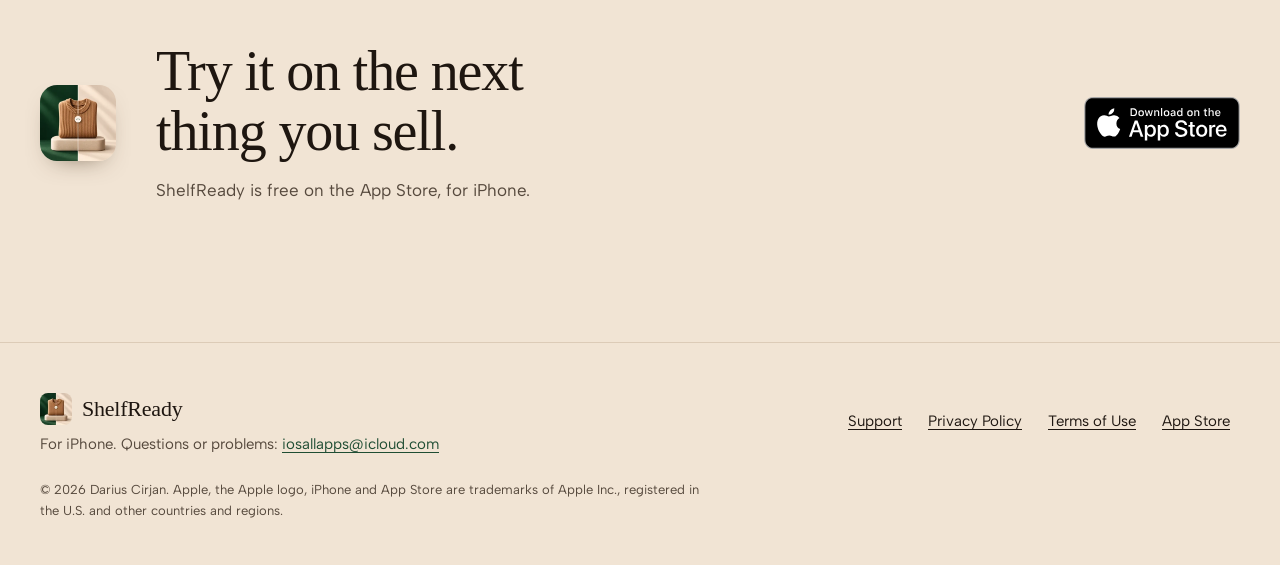
==== commit f3b6bfdf: "Redesign shelfreadyapp.com around real app output - the old page read as a generated template The he" ====
--- a/index.html
+++ b/index.html
@@ -2,34 +2,38 @@
 <html lang="en">
 <head>
     <!-- build:head -->
-    <meta charset="UTF-8">
-    <meta name="viewport" content="width=device-width, initial-scale=1.0, viewport-fit=cover">
+    <meta charset="utf-8">
+    <meta name="viewport" content="width=device-width, initial-scale=1, viewport-fit=cover">
+    <title>ShelfReady: product photos for people who sell their things</title>
+    <meta name="description" content="Take a photo of something you are selling. ShelfReady lifts it off whatever it was lying on and sets it on a clean backdrop with a soft shadow, sized for your listing. On your iPhone, with nothing uploaded.">
     <meta name="apple-itunes-app" content="app-id=6818769240">
-    <title>ShelfReady: Product Photos and Background Remover</title>
-    <meta name="description" content="Take a photo of what you sell. ShelfReady removes the background on your iPhone and sets the item on a clean studio backdrop with a soft shadow, sized for your listing.">
     <meta name="theme-color" content="#F1E4D4">
+    <meta name="color-scheme" content="light">
     <link rel="canonical" href="https://shelfreadyapp.com/">
     <meta property="og:type" content="website">
     <meta property="og:site_name" content="ShelfReady">
+    <meta property="og:locale" content="en_US">
     <meta property="og:url" content="https://shelfreadyapp.com/">
-    <meta property="og:title" content="ShelfReady: Product Photos and Background Remover">
-    <meta property="og:description" content="Take a photo of what you sell. ShelfReady removes the background on your iPhone and sets the item on a clean studio backdrop with a soft shadow, sized for your listing.">
+    <meta property="og:title" content="ShelfReady: product photos for people who sell their things">
+    <meta property="og:description" content="Take a photo of something you are selling. ShelfReady lifts it off whatever it was lying on and sets it on a clean backdrop with a soft shadow, sized for your listing. On your iPhone, with nothing uploaded.">
     <meta property="og:image" content="https://shelfreadyapp.com/og-image.png">
     <meta property="og:image:width" content="1200">
     <meta property="og:image:height" content="630">
-    <meta property="og:image:alt" content="The ShelfReady app icon: a knitted jumper on a stone plinth, half on forest green, half on a cream studio wall.">
+    <meta property="og:image:alt" content="A folded sweater photographed on a green throw, and the same sweater on a clean white background with a soft shadow, next to the words: Sell the sweater, not the sofa.">
     <meta name="twitter:card" content="summary_large_image">
-    <meta name="twitter:title" content="ShelfReady: Product Photos and Background Remover">
-    <meta name="twitter:description" content="Take a photo of what you sell. ShelfReady removes the background on your iPhone and sets the item on a clean studio backdrop with a soft shadow, sized for your listing.">
+    <meta name="twitter:title" content="ShelfReady: product photos for people who sell their things">
+    <meta name="twitter:description" content="Take a photo of something you are selling. ShelfReady lifts it off whatever it was lying on and sets it on a clean backdrop with a soft shadow, sized for your listing. On your iPhone, with nothing uploaded.">
     <meta name="twitter:image" content="https://shelfreadyapp.com/og-image.png">
+    <meta name="twitter:image:alt" content="A folded sweater photographed on a green throw, and the same sweater on a clean white background with a soft shadow, next to the words: Sell the sweater, not the sofa.">
     <link rel="icon" href="favicon.ico" sizes="48x48">
     <link rel="icon" type="image/png" sizes="32x32" href="favicon-32.png">
     <link rel="icon" type="image/png" sizes="16x16" href="favicon-16.png">
     <link rel="apple-touch-icon" href="apple-touch-icon.png">
     <link rel="preload" href="fonts/newsreader-latin.woff2" as="font" type="font/woff2" crossorigin>
-    <link rel="stylesheet" href="styles.css?v=1">
+    <link rel="preload" href="fonts/albert-sans-regular.woff2" as="font" type="font/woff2" crossorigin>
+    <link rel="stylesheet" href="styles.css?v=2">
     <!-- /build:head -->
-    <link rel="preload" as="image" href="img/hero-split-760.webp" imagesrcset="img/hero-split-480.webp 480w, img/hero-split-760.webp 760w" imagesizes="(min-width: 900px) 460px, 90vw">
+    <link rel="preload" as="image" type="image/avif" imagesrcset="img/hero-before-480.avif 480w, img/hero-before-800.avif 800w, img/hero-before-1100.avif 1100w" imagesizes="(min-width: 1240px) 560px, (min-width: 900px) 46vw, calc(100vw - 40px)">
     <script type="application/ld+json">
     {
       "@context": "https://schema.org",
@@ -37,7 +41,7 @@
       "name": "ShelfReady: Product Photos",
       "applicationCategory": "PhotographyApplication",
       "operatingSystem": "iOS 18.0 or later",
-      "description": "Background remover for sellers. Take a photo of what you sell and ShelfReady removes the background on your iPhone and sets the item on a studio backdrop with a soft shadow, sized for your listing.",
+      "description": "Take a photo of something you are selling. ShelfReady removes the background on your iPhone and sets the item on a clean backdrop with a soft shadow, sized for your listing.",
       "url": "https://shelfreadyapp.com/",
       "downloadUrl": "https://apps.apple.com/app/id6818769240",
       "offers": { "@type": "Offer", "price": "0", "priceCurrency": "USD" },
@@ -50,17 +54,16 @@
 
     <!-- build:header -->
     <header class="site-header">
-        <div class="container bar">
-            <a class="brand" href="./" aria-label="ShelfReady home">
-                <img src="img/app-icon-128.webp" width="34" height="34" alt="">
+        <div class="wrap">
+            <a class="brand" href="./">
+                <img src="img/app-icon-64.webp" width="32" height="32" alt="">
                 <span>ShelfReady</span>
             </a>
             <nav aria-label="Main">
-                <ul class="nav-links">
-                    <li class="nav-hide"><a href="./#how">How it works</a></li>
-                    <li class="nav-hide"><a href="./#features">Features</a></li>
-                    <li class="nav-hide"><a href="support.html">Support</a></li>
-                    <li><a class="nav-cta" href="https://apps.apple.com/app/id6818769240">Get the app</a></li>
+                <ul class="nav">
+                    <li class="nav-wide"><a href="./#how">How it works</a></li>
+                    <li class="nav-narrow-hide"><a href="support.html">Support</a></li>
+                    <li><a class="nav-app" href="https://apps.apple.com/app/id6818769240">Get the app</a></li>
                 </ul>
             </nav>
         </div>
@@ -69,181 +72,209 @@
 
     <main id="main">
         <section class="hero" aria-labelledby="hero-title">
-            <div class="container hero-grid">
+            <div class="wrap">
+                <div class="hero-copy">
+                    <h1 id="hero-title">Sell the sweater, not the sofa.</h1>
+                    <p class="lede">Take a photo of something you&rsquo;re selling. ShelfReady lifts it off whatever it was lying on and sets it on a clean backdrop with a soft shadow underneath, ready for your listing. It all happens on your iPhone, and nothing is uploaded.</p>
+                    <div class="cta">
+                        <a class="badge-link" href="https://apps.apple.com/app/id6818769240">
+                            <img src="img/app-store-black-en-us.svg" width="156" height="52" alt="Download on the App Store">
+                        </a>
+                        <p>Free to download. Your first 3 saves are free, in full quality.</p>
+                    </div>
+                </div>
+
+                <figure class="compare" data-compare>
+                    <div class="compare-frame">
+                        <picture><source type="image/avif" srcset="img/hero-before-480.avif 480w, img/hero-before-800.avif 800w, img/hero-before-1100.avif 1100w" sizes="(min-width: 1240px) 560px, (min-width: 900px) 46vw, calc(100vw - 40px)"><source type="image/webp" srcset="img/hero-before-480.webp 480w, img/hero-before-800.webp 800w, img/hero-before-1100.webp 1100w" sizes="(min-width: 1240px) 560px, (min-width: 900px) 46vw, calc(100vw - 40px)"><img src="img/hero-before-480.jpg" srcset="img/hero-before-480.jpg 480w, img/hero-before-800.jpg 800w, img/hero-before-1100.jpg 1100w" sizes="(min-width: 1240px) 560px, (min-width: 900px) 46vw, calc(100vw - 40px)" width="1100" height="1375" alt="Before: a folded tan sweater photographed on a dark green throw." fetchpriority="high"></picture>
+                        <picture class="compare-after"><source type="image/avif" srcset="img/hero-after-480.avif 480w, img/hero-after-800.avif 800w, img/hero-after-1100.avif 1100w" sizes="(min-width: 1240px) 560px, (min-width: 900px) 46vw, calc(100vw - 40px)"><source type="image/webp" srcset="img/hero-after-480.webp 480w, img/hero-after-800.webp 800w, img/hero-after-1100.webp 1100w" sizes="(min-width: 1240px) 560px, (min-width: 900px) 46vw, calc(100vw - 40px)"><img src="img/hero-after-480.jpg" srcset="img/hero-after-480.jpg 480w, img/hero-after-800.jpg 800w, img/hero-after-1100.jpg 1100w" sizes="(min-width: 1240px) 560px, (min-width: 900px) 46vw, calc(100vw - 40px)" width="1100" height="1375" alt="After: the same sweater on a clean white background with a soft shadow."></picture>
+                        <span class="compare-line" aria-hidden="true">
+                            <span class="compare-knob">
+                                <svg viewBox="0 0 24 24" fill="none" stroke="currentColor" stroke-width="1.8" stroke-linecap="round" stroke-linejoin="round"><path d="M9 6l-6 6 6 6M15 6l6 6-6 6"/></svg>
+                            </span>
+                        </span>
+                        <span class="compare-tag compare-tag-before" aria-hidden="true">Before</span>
+                        <span class="compare-tag compare-tag-after" aria-hidden="true">After</span>
+                        <input type="range" min="0" max="100" value="50" step="1" aria-label="Compare before and after. Lower values show more of the original photo, higher values more of the result." aria-valuetext="Half and half">
+                    </div>
+                    <figcaption class="caption">A folded sweater on a green throw, and the same photo after ShelfReady, on White. Drag across it to compare. Nothing here was retouched by hand.</figcaption>
+                </figure>
+            </div>
+        </section>
+
+        <section class="section" id="backgrounds" aria-labelledby="backgrounds-title">
+            <div class="wrap">
+                <h2 class="section-title" id="backgrounds-title">Fifteen backgrounds to try it on.</h2>
+                <p class="section-intro">Five studio backgrounds and ten colors. In the app you see your own photo on every one before you pick. Here are the same headphones on all fifteen.</p>
+
+                <div class="backdrops">
+                    <figure>
+                        <div class="backdrop-view" data-backdrop-view>
+                            <picture><source type="image/avif" srcset="img/swatch-white-matte-400.avif 400w, img/swatch-white-matte-800.avif 800w" sizes="(min-width: 1240px) 610px, (min-width: 900px) 50vw, calc(100vw - 40px)"><source type="image/webp" srcset="img/swatch-white-matte-400.webp 400w, img/swatch-white-matte-800.webp 800w" sizes="(min-width: 1240px) 610px, (min-width: 900px) 50vw, calc(100vw - 40px)"><img src="img/swatch-white-matte-400.jpg" srcset="img/swatch-white-matte-400.jpg 400w, img/swatch-white-matte-800.jpg 800w" sizes="(min-width: 1240px) 610px, (min-width: 900px) 50vw, calc(100vw - 40px)" width="800" height="800" alt="Black over-ear headphones on a white background, with a soft shadow underneath." loading="lazy" decoding="async"></picture>
+                        </div>
+                        <figcaption class="caption backdrop-name" aria-live="polite">On <span data-backdrop-name>White</span>.</figcaption>
+                    </figure>
+                    <div>
+                        <div class="swatch-group">
+                            <h3 id="studio-label">Studio</h3>
+                            <ul class="swatches" aria-labelledby="studio-label">
+                            <li><button type="button" class="swatch" data-bg="white-matte" data-name="White" aria-pressed="true" style="--chip:#FFFFFF"><span class="swatch-chip" aria-hidden="true"></span><span class="swatch-label">White</span><span class="visually-hidden swatch-sr">White</span></button></li>
+                            <li><button type="button" class="swatch" data-bg="grey-gloss" data-name="Light grey" aria-pressed="false" style="--chip:#EDEDED"><span class="swatch-chip" aria-hidden="true"></span><span class="swatch-label">Light grey</span><span class="visually-hidden swatch-sr">Light grey</span></button></li>
+                            <li><button type="button" class="swatch" data-bg="contrast-dark" data-name="Contrast" aria-pressed="false" style="--chip:#FAFAFA"><span class="swatch-chip" aria-hidden="true"></span><span class="swatch-label">Contrast</span><span class="visually-hidden swatch-sr">Contrast</span></button></li>
+                            <li><button type="button" class="swatch" data-bg="warm-glass" data-name="Warm" aria-pressed="false" style="--chip:#FDFAF5"><span class="swatch-chip" aria-hidden="true"></span><span class="swatch-label">Warm</span><span class="visually-hidden swatch-sr">Warm</span></button></li>
+                            <li><button type="button" class="swatch" data-bg="charcoal" data-name="Charcoal" aria-pressed="false" style="--chip:#2B2B29"><span class="swatch-chip" aria-hidden="true"></span><span class="swatch-label">Charcoal</span><span class="visually-hidden swatch-sr">Charcoal</span></button></li>
+                            </ul>
+                        </div>
+                        <div class="swatch-group">
+                            <h3 id="colors-label">Colors</h3>
+                            <ul class="swatches" aria-labelledby="colors-label">
+                            <li><button type="button" class="swatch" data-bg="palette-cream" data-name="Cream" aria-pressed="false" style="--chip:#F5F0E8"><span class="swatch-chip" aria-hidden="true"></span><span class="swatch-label">Cream</span><span class="visually-hidden swatch-sr">Cream</span></button></li>
+                            <li><button type="button" class="swatch" data-bg="palette-bone" data-name="Bone" aria-pressed="false" style="--chip:#EAE3D6"><span class="swatch-chip" aria-hidden="true"></span><span class="swatch-label">Bone</span><span class="visually-hidden swatch-sr">Bone</span></button></li>
+                            <li><button type="button" class="swatch" data-bg="palette-blush" data-name="Blush" aria-pressed="false" style="--chip:#F0DBD5"><span class="swatch-chip" aria-hidden="true"></span><span class="swatch-label">Blush</span><span class="visually-hidden swatch-sr">Blush</span></button></li>
+                            <li><button type="button" class="swatch" data-bg="palette-sage" data-name="Sage" aria-pressed="false" style="--chip:#CBD3C3"><span class="swatch-chip" aria-hidden="true"></span><span class="swatch-label">Sage</span><span class="visually-hidden swatch-sr">Sage</span></button></li>
+                            <li><button type="button" class="swatch" data-bg="palette-powder" data-name="Powder" aria-pressed="false" style="--chip:#CEDDE8"><span class="swatch-chip" aria-hidden="true"></span><span class="swatch-label">Powder</span><span class="visually-hidden swatch-sr">Powder</span></button></li>
+                            <li><button type="button" class="swatch" data-bg="palette-sand" data-name="Sand" aria-pressed="false" style="--chip:#DCC9AB"><span class="swatch-chip" aria-hidden="true"></span><span class="swatch-label">Sand</span><span class="visually-hidden swatch-sr">Sand</span></button></li>
+                            <li><button type="button" class="swatch" data-bg="palette-stone" data-name="Stone" aria-pressed="false" style="--chip:#B5AFA6"><span class="swatch-chip" aria-hidden="true"></span><span class="swatch-label">Stone</span><span class="visually-hidden swatch-sr">Stone</span></button></li>
+                            <li><button type="button" class="swatch" data-bg="palette-terracotta" data-name="Terracotta" aria-pressed="false" style="--chip:#C0785C"><span class="swatch-chip" aria-hidden="true"></span><span class="swatch-label">Terracotta</span><span class="visually-hidden swatch-sr">Terracotta</span></button></li>
+                            <li><button type="button" class="swatch" data-bg="palette-slate" data-name="Slate" aria-pressed="false" style="--chip:#6E7A85"><span class="swatch-chip" aria-hidden="true"></span><span class="swatch-label">Slate</span><span class="visually-hidden swatch-sr">Slate</span></button></li>
+                            <li><button type="button" class="swatch" data-bg="palette-navy" data-name="Navy" aria-pressed="false" style="--chip:#26324B"><span class="swatch-chip" aria-hidden="true"></span><span class="swatch-label">Navy</span><span class="visually-hidden swatch-sr">Navy</span></button></li>
+                            </ul>
+                        </div>
+                    </div>
+                </div>
+            </div>
+        </section>
+
+        <section class="section" id="how" aria-labelledby="how-title">
+            <div class="wrap">
+                <h2 class="section-title" id="how-title">Four steps, all on the phone.</h2>
+                <p class="section-intro">No account to make, nothing to upload, no computer needed.</p>
+                <ol class="steps" tabindex="0" aria-label="Steps, with screens from the app">
+                    <li class="step">
+                        <div class="step-screen"><picture><source type="image/avif" srcset="img/screen-new-360.avif 360w, img/screen-new-640.avif 640w" sizes="(min-width: 1000px) 270px, (min-width: 560px) 44vw, 72vw"><source type="image/webp" srcset="img/screen-new-360.webp 360w, img/screen-new-640.webp 640w" sizes="(min-width: 1000px) 270px, (min-width: 560px) 44vw, 72vw"><img src="img/screen-new-360.jpg" srcset="img/screen-new-360.jpg 360w, img/screen-new-640.jpg 640w" sizes="(min-width: 1000px) 270px, (min-width: 560px) 44vw, 72vw" width="360" height="782" alt="The app's New listing photo screen, with a space to choose a photo and a button to take one instead." loading="lazy" decoding="async"></picture></div>
+                        <span class="step-number">Step 1</span>
+                        <h3>Shoot it, or pick it</h3>
+                        <p>Take a photo with the camera in the app, or pick up to 10 from your library. One item on a plain surface, in good light, works best.</p>
+                    </li>
+                    <li class="step">
+                        <div class="step-screen"><picture><source type="image/avif" srcset="img/screen-result-360.avif 360w, img/screen-result-640.avif 640w" sizes="(min-width: 1000px) 270px, (min-width: 560px) 44vw, 72vw"><source type="image/webp" srcset="img/screen-result-360.webp 360w, img/screen-result-640.webp 640w" sizes="(min-width: 1000px) 270px, (min-width: 560px) 44vw, 72vw"><img src="img/screen-result-360.jpg" srcset="img/screen-result-360.jpg 360w, img/screen-result-640.jpg 640w" sizes="(min-width: 1000px) 270px, (min-width: 560px) 44vw, 72vw" width="360" height="782" alt="A result in the app: a sweater on stone, split by a slider, the right half on a clean white background." loading="lazy" decoding="async"></picture></div>
+                        <span class="step-number">Step 2</span>
+                        <h3>The background comes off</h3>
+                        <p>ShelfReady finds the item and lifts it off the couch, the floor or the bed. Drag across the result to see it next to your photo.</p>
+                    </li>
+                    <li class="step">
+                        <div class="step-screen"><picture><source type="image/avif" srcset="img/screen-batch-360.avif 360w, img/screen-batch-640.avif 640w" sizes="(min-width: 1000px) 270px, (min-width: 560px) 44vw, 72vw"><source type="image/webp" srcset="img/screen-batch-360.webp 360w, img/screen-batch-640.webp 640w" sizes="(min-width: 1000px) 270px, (min-width: 560px) 44vw, 72vw"><img src="img/screen-batch-360.jpg" srcset="img/screen-batch-360.jpg 360w, img/screen-batch-640.jpg 640w" sizes="(min-width: 1000px) 270px, (min-width: 560px) 44vw, 72vw" width="360" height="782" alt="A batch of six photos in the app, with the studio backgrounds and colors to choose from." loading="lazy" decoding="async"></picture></div>
+                        <span class="step-number">Step 3</span>
+                        <h3>Choose a background</h3>
+                        <p>Five studio backgrounds and ten colors. In a batch, one background goes on the lot and any single photo can be switched on its own.</p>
+                    </li>
+                    <li class="step">
+                        <div class="step-screen"><picture><source type="image/avif" srcset="img/screen-gallery-360.avif 360w, img/screen-gallery-640.avif 640w" sizes="(min-width: 1000px) 270px, (min-width: 560px) 44vw, 72vw"><source type="image/webp" srcset="img/screen-gallery-360.webp 360w, img/screen-gallery-640.webp 640w" sizes="(min-width: 1000px) 270px, (min-width: 560px) 44vw, 72vw"><img src="img/screen-gallery-360.jpg" srcset="img/screen-gallery-360.jpg 360w, img/screen-gallery-640.jpg 640w" sizes="(min-width: 1000px) 270px, (min-width: 560px) 44vw, 72vw" width="360" height="782" alt="The app's gallery: a handbag, a sneaker, a serum bottle and headphones, each on its own background." loading="lazy" decoding="async"></picture></div>
+                        <span class="step-number">Step 4</span>
+                        <h3>Save it, sized for your listing</h3>
+                        <p>Every save comes out in the shape and size your marketplace asks for. The gallery keeps it, with the original, for next time.</p>
+                    </li>
+                </ol>
+            </div>
+        </section>
+
+        <section class="section" id="what-you-sell" aria-labelledby="sell-title">
+            <div class="wrap">
+                <h2 class="section-title" id="sell-title">Tell it what you sell.</h2>
+                <p class="section-intro">Clothing, sneakers, bags, watches, electronics or beauty. Each one opens on a background that suits it, and you can switch whenever you like. The small picture is the photo it started from.</p>
+                <ul class="categories">
+                    <li>
+                        <div class="category-photo">
+                            <picture><source type="image/avif" srcset="img/cat-clothing-420.avif 420w, img/cat-clothing-700.avif 700w" sizes="(min-width: 1240px) 384px, (min-width: 760px) 31vw, 46vw"><source type="image/webp" srcset="img/cat-clothing-420.webp 420w, img/cat-clothing-700.webp 700w" sizes="(min-width: 1240px) 384px, (min-width: 760px) 31vw, 46vw"><img src="img/cat-clothing-420.jpg" srcset="img/cat-clothing-420.jpg 420w, img/cat-clothing-700.jpg 700w" sizes="(min-width: 1240px) 384px, (min-width: 760px) 31vw, 46vw" width="700" height="700" alt="A folded sweater on a white background with a soft shadow." loading="lazy" decoding="async"></picture>
+                            <div class="category-before"><picture><source type="image/webp" srcset="img/cat-clothing-before-260.webp 260w" sizes="(min-width: 760px) 100px, 14vw"><img src="img/cat-clothing-before-260.jpg" srcset="img/cat-clothing-before-260.jpg 260w" sizes="(min-width: 760px) 100px, 14vw" width="260" height="260" alt="Before: a sweater on a stone block in leafy light." loading="lazy" decoding="async"></picture></div>
+                        </div>
+                        <p class="caption">Clothing opens on White.</p>
+                    </li>
+                    <li>
+                        <div class="category-photo">
+                            <picture><source type="image/avif" srcset="img/cat-sneakers-420.avif 420w, img/cat-sneakers-700.avif 700w" sizes="(min-width: 1240px) 384px, (min-width: 760px) 31vw, 46vw"><source type="image/webp" srcset="img/cat-sneakers-420.webp 420w, img/cat-sneakers-700.webp 700w" sizes="(min-width: 1240px) 384px, (min-width: 760px) 31vw, 46vw"><img src="img/cat-sneakers-420.jpg" srcset="img/cat-sneakers-420.jpg 420w, img/cat-sneakers-700.jpg 700w" sizes="(min-width: 1240px) 384px, (min-width: 760px) 31vw, 46vw" width="700" height="700" alt="A white sneaker on a light grey background." loading="lazy" decoding="async"></picture>
+                            <div class="category-before"><picture><source type="image/webp" srcset="img/cat-sneakers-before-260.webp 260w" sizes="(min-width: 760px) 100px, 14vw"><img src="img/cat-sneakers-before-260.jpg" srcset="img/cat-sneakers-before-260.jpg 260w" sizes="(min-width: 760px) 100px, 14vw" width="260" height="260" alt="Before: a sneaker on a stone block." loading="lazy" decoding="async"></picture></div>
+                        </div>
+                        <p class="caption">Sneakers open on Light grey.</p>
+                    </li>
+                    <li>
+                        <div class="category-photo">
+                            <picture><source type="image/avif" srcset="img/cat-bags-420.avif 420w, img/cat-bags-700.avif 700w" sizes="(min-width: 1240px) 384px, (min-width: 760px) 31vw, 46vw"><source type="image/webp" srcset="img/cat-bags-420.webp 420w, img/cat-bags-700.webp 700w" sizes="(min-width: 1240px) 384px, (min-width: 760px) 31vw, 46vw"><img src="img/cat-bags-420.jpg" srcset="img/cat-bags-420.jpg 420w, img/cat-bags-700.jpg 700w" sizes="(min-width: 1240px) 384px, (min-width: 760px) 31vw, 46vw" width="700" height="700" alt="A black handbag and a wallet on a light grey background." loading="lazy" decoding="async"></picture>
+                            <div class="category-before"><picture><source type="image/webp" srcset="img/cat-bags-before-260.webp 260w" sizes="(min-width: 760px) 100px, 14vw"><img src="img/cat-bags-before-260.jpg" srcset="img/cat-bags-before-260.jpg 260w" sizes="(min-width: 760px) 100px, 14vw" width="260" height="260" alt="Before: a handbag and wallet on a stone block." loading="lazy" decoding="async"></picture></div>
+                        </div>
+                        <p class="caption">Bags open on Light grey.</p>
+                    </li>
+                    <li>
+                        <div class="category-photo">
+                            <picture><source type="image/avif" srcset="img/cat-watches-420.avif 420w, img/cat-watches-700.avif 700w" sizes="(min-width: 1240px) 384px, (min-width: 760px) 31vw, 46vw"><source type="image/webp" srcset="img/cat-watches-420.webp 420w, img/cat-watches-700.webp 700w" sizes="(min-width: 1240px) 384px, (min-width: 760px) 31vw, 46vw"><img src="img/cat-watches-420.jpg" srcset="img/cat-watches-420.jpg 420w, img/cat-watches-700.jpg 700w" sizes="(min-width: 1240px) 384px, (min-width: 760px) 31vw, 46vw" width="700" height="700" alt="A steel watch with a black dial on a charcoal background." loading="lazy" decoding="async"></picture>
+                            <div class="category-before"><picture><source type="image/webp" srcset="img/cat-watches-before-260.webp 260w" sizes="(min-width: 760px) 100px, 14vw"><img src="img/cat-watches-before-260.jpg" srcset="img/cat-watches-before-260.jpg 260w" sizes="(min-width: 760px) 100px, 14vw" width="260" height="260" alt="Before: a watch on a stone block." loading="lazy" decoding="async"></picture></div>
+                        </div>
+                        <p class="caption">Watches open on Charcoal.</p>
+                    </li>
+                    <li>
+                        <div class="category-photo">
+                            <picture><source type="image/avif" srcset="img/cat-electronics-420.avif 420w, img/cat-electronics-700.avif 700w" sizes="(min-width: 1240px) 384px, (min-width: 760px) 31vw, 46vw"><source type="image/webp" srcset="img/cat-electronics-420.webp 420w, img/cat-electronics-700.webp 700w" sizes="(min-width: 1240px) 384px, (min-width: 760px) 31vw, 46vw"><img src="img/cat-electronics-420.jpg" srcset="img/cat-electronics-420.jpg 420w, img/cat-electronics-700.jpg 700w" sizes="(min-width: 1240px) 384px, (min-width: 760px) 31vw, 46vw" width="700" height="700" alt="Black headphones on a near-white background." loading="lazy" decoding="async"></picture>
+                            <div class="category-before"><picture><source type="image/webp" srcset="img/cat-electronics-before-260.webp 260w" sizes="(min-width: 760px) 100px, 14vw"><img src="img/cat-electronics-before-260.jpg" srcset="img/cat-electronics-before-260.jpg 260w" sizes="(min-width: 760px) 100px, 14vw" width="260" height="260" alt="Before: headphones on a stone block." loading="lazy" decoding="async"></picture></div>
+                        </div>
+                        <p class="caption">Electronics opens on Contrast.</p>
+                    </li>
+                    <li>
+                        <div class="category-photo">
+                            <picture><source type="image/avif" srcset="img/cat-beauty-420.avif 420w, img/cat-beauty-700.avif 700w" sizes="(min-width: 1240px) 384px, (min-width: 760px) 31vw, 46vw"><source type="image/webp" srcset="img/cat-beauty-420.webp 420w, img/cat-beauty-700.webp 700w" sizes="(min-width: 1240px) 384px, (min-width: 760px) 31vw, 46vw"><img src="img/cat-beauty-420.jpg" srcset="img/cat-beauty-420.jpg 420w, img/cat-beauty-700.jpg 700w" sizes="(min-width: 1240px) 384px, (min-width: 760px) 31vw, 46vw" width="700" height="700" alt="An amber serum bottle and a cream jar on a warm off-white background." loading="lazy" decoding="async"></picture>
+                            <div class="category-before"><picture><source type="image/webp" srcset="img/cat-beauty-before-260.webp 260w" sizes="(min-width: 760px) 100px, 14vw"><img src="img/cat-beauty-before-260.jpg" srcset="img/cat-beauty-before-260.jpg 260w" sizes="(min-width: 760px) 100px, 14vw" width="260" height="260" alt="Before: a serum bottle and jar on a stone block." loading="lazy" decoding="async"></picture></div>
+                        </div>
+                        <p class="caption">Beauty opens on Warm.</p>
+                    </li>
+                </ul>
+            </div>
+        </section>
+
+        <section class="section" id="features" aria-labelledby="details-title">
+            <div class="wrap split">
                 <div>
-                    <p class="eyebrow">Background remover for sellers</p>
-                    <h1 id="hero-title">Product photos that look <em>studio</em> made.</h1>
-                    <p class="lede">Take a photo of what you sell. ShelfReady lifts the item off its background on your iPhone and sets it on a clean studio backdrop with a soft shadow, sized for your listing.</p>
-                    <div class="cta-row">
-                        <a class="badge-link" href="https://apps.apple.com/app/id6818769240">
-                            <img src="img/app-store-black-en-us.svg" width="162" height="54" alt="Download on the App Store">
-                        </a>
-                        <p class="cta-note">Free to download. Your first 3 saves are free.</p>
-                    </div>
-                </div>
-                <figure class="hero-art">
-                    <img src="img/hero-split-760.webp" srcset="img/hero-split-480.webp 480w, img/hero-split-760.webp 760w" sizes="(min-width: 900px) 460px, 90vw" width="760" height="760" alt="A folded knitted jumper on a stone plinth, split down the middle: on the left it sits on dark green fabric, on the right on a cream studio wall with soft leaf shadows.">
-                    <figcaption>One photo, two worlds</figcaption>
-                </figure>
-            </div>
-        </section>
-
-        <section class="section section-alt" id="how" aria-labelledby="how-title">
-            <div class="container">
-                <div class="section-head">
-                    <h2 id="how-title">From couch photo to <em>listing</em> photo.</h2>
-                    <p>Four steps, all on your phone. No account to create, no uploads.</p>
-                </div>
-                <ol class="steps">
-                    <li class="card step">
-                        <h3>Pick or take a photo</h3>
-                        <p>Shoot with the camera inside the app, or pick up to 10 photos from your library at once.</p>
-                    </li>
-                    <li class="card step">
-                        <h3>The background comes off</h3>
-                        <p>ShelfReady finds the item and removes the background on your iPhone. If it picks the wrong thing, draw a box around the item and it tries again.</p>
-                    </li>
-                    <li class="card step">
-                        <h3>Choose a backdrop</h3>
-                        <p>Set the item on a studio background or a colour, with a soft contact shadow so it looks photographed on a table.</p>
-                    </li>
-                    <li class="card step">
-                        <h3>Save at marketplace sizes</h3>
-                        <p>Tell the app where you sell and every save comes out in the shape and size that marketplace asks for.</p>
-                    </li>
-                </ol>
-
-                <div class="compare">
-                    <figure>
-                        <img src="img/before-600.webp" srcset="img/before-360.webp 360w, img/before-600.webp 600w" sizes="(min-width: 800px) 366px, 45vw" width="600" height="895" loading="lazy" alt="Before: a knitted jumper photographed on dark green fabric.">
-                        <figcaption>Your photo</figcaption>
-                    </figure>
-                    <figure>
-                        <img src="img/after-600.webp" srcset="img/after-360.webp 360w, img/after-600.webp 600w" sizes="(min-width: 800px) 366px, 45vw" width="600" height="895" loading="lazy" alt="After: the same jumper on a clean white studio background with a soft shadow.">
-                        <figcaption>Ready for your listing</figcaption>
-                    </figure>
-                </div>
-            </div>
-        </section>
-
-        <section class="section" id="features" aria-labelledby="features-title">
-            <div class="container">
-                <div class="section-head">
-                    <h2 id="features-title">Everything a <em>listing</em> needs.</h2>
-                    <p>Built for anyone photographing something to sell, one item or a whole shelf.</p>
-                </div>
-                <div class="features">
-                    <article class="card feature">
-                        <div class="feature-icon" aria-hidden="true">
-                            <svg viewBox="0 0 24 24" fill="none" stroke="currentColor" stroke-width="1.8" stroke-linecap="round" stroke-linejoin="round"><rect x="3" y="3" width="18" height="18" rx="4"/><path d="M3 15l5-5 4 4 3-3 6 6"/></svg>
-                        </div>
-                        <h3>Five studio backgrounds</h3>
-                        <p>White, light grey, contrast, warm and charcoal, plus ten colours from cream and sage to terracotta and navy. You see your own photo on each one before you choose.</p>
-                        <ul class="swatches" aria-label="The ten colours">
-                            <li style="background:#F5F0E8" title="Cream"><span class="visually-hidden">Cream</span></li>
-                            <li style="background:#EAE3D6" title="Bone"><span class="visually-hidden">Bone</span></li>
-                            <li style="background:#F0DBD5" title="Blush"><span class="visually-hidden">Blush</span></li>
-                            <li style="background:#CBD3C3" title="Sage"><span class="visually-hidden">Sage</span></li>
-                            <li style="background:#CEDDE8" title="Powder"><span class="visually-hidden">Powder</span></li>
-                            <li style="background:#DCC9AB" title="Sand"><span class="visually-hidden">Sand</span></li>
-                            <li style="background:#B5AFA6" title="Stone"><span class="visually-hidden">Stone</span></li>
-                            <li style="background:#C0785C" title="Terracotta"><span class="visually-hidden">Terracotta</span></li>
-                            <li style="background:#6E7A85" title="Slate"><span class="visually-hidden">Slate</span></li>
-                            <li style="background:#26324B" title="Navy"><span class="visually-hidden">Navy</span></li>
-                        </ul>
-                    </article>
-                    <article class="card feature">
-                        <div class="feature-icon" aria-hidden="true">
-                            <svg viewBox="0 0 24 24" fill="none" stroke="currentColor" stroke-width="1.8" stroke-linecap="round" stroke-linejoin="round"><path d="M4 7h10M18 7h2M4 17h4M12 17h8"/><circle cx="16" cy="7" r="2"/><circle cx="10" cy="17" r="2"/></svg>
-                        </div>
-                        <h3>Fine-tune</h3>
-                        <p>Adjust the shadow, the background warmth, the brightness and the contrast on any result, then drag across the photo to compare it with the original.</p>
-                    </article>
-                    <article class="card feature">
-                        <div class="feature-icon" aria-hidden="true">
-                            <svg viewBox="0 0 24 24" fill="none" stroke="currentColor" stroke-width="1.8" stroke-linecap="round" stroke-linejoin="round"><rect x="7" y="7" width="13" height="13" rx="3"/><path d="M4 16V6a2 2 0 0 1 2-2h10"/></svg>
-                        </div>
-                        <h3>A whole pile at once</h3>
-                        <p>Pick up to 10 photos and ShelfReady works through them while you watch: one background for the lot, any single photo switchable on its own.</p>
-                    </article>
-                    <article class="card feature">
-                        <div class="feature-icon" aria-hidden="true">
-                            <svg viewBox="0 0 24 24" fill="none" stroke="currentColor" stroke-width="1.8" stroke-linecap="round" stroke-linejoin="round"><path d="M4 9V5a1 1 0 0 1 1-1h4M15 4h4a1 1 0 0 1 1 1v4M20 15v4a1 1 0 0 1-1 1h-4M9 20H5a1 1 0 0 1-1-1v-4"/></svg>
-                        </div>
-                        <h3>Sized for where you sell</h3>
-                        <p>Presets for seven popular marketplaces: square, 4:3 or portrait 3:4, as a JPEG. Or keep your own shape at full size, in JPEG or HEIC. Save to Photos or share straight to another app.</p>
-                    </article>
-                    <article class="card feature">
-                        <div class="feature-icon" aria-hidden="true">
-                            <svg viewBox="0 0 24 24" fill="none" stroke="currentColor" stroke-width="1.8" stroke-linecap="round" stroke-linejoin="round"><rect x="4" y="4" width="16" height="16" rx="2" stroke-dasharray="3 3"/><path d="M9 12l2 2 4-4"/></svg>
-                        </div>
-                        <h3>Fix the cutout</h3>
-                        <p>Cutout not right? Draw a box around the item you want to keep and the app cuts it out again. Prefer the real setting? Keep the original background and just fix the light.</p>
-                    </article>
-                    <article class="card feature">
-                        <div class="feature-icon" aria-hidden="true">
-                            <svg viewBox="0 0 24 24" fill="none" stroke="currentColor" stroke-width="1.8" stroke-linecap="round" stroke-linejoin="round"><rect x="3" y="3" width="8" height="8" rx="2"/><rect x="13" y="3" width="8" height="8" rx="2"/><rect x="3" y="13" width="8" height="8" rx="2"/><rect x="13" y="13" width="8" height="8" rx="2"/></svg>
-                        </div>
-                        <h3>Your gallery</h3>
-                        <p>Finished photos are kept in the app with their originals, so you can come back later and try another background without shooting the item again.</p>
-                    </article>
-                </div>
-            </div>
-        </section>
-
-        <section class="section section-alt" aria-labelledby="works-title">
-            <div class="container">
-                <div class="section-head">
-                    <h2 id="works-title">Made for what you <em>sell</em>.</h2>
-                    <p>Clothing, sneakers, bags, watches, electronics and beauty. Each category opens on a background that suits it.</p>
-                </div>
-                <div class="gallery">
-                    <figure>
-                        <img src="img/sample-sneakers-640.webp" srcset="img/sample-sneakers-360.webp 360w, img/sample-sneakers-640.webp 640w" sizes="(min-width: 900px) 260px, 45vw" width="640" height="640" loading="lazy" alt="A white sneaker on a stone plinth in leaf-dappled light.">
-                        <figcaption>Sneakers</figcaption>
-                    </figure>
-                    <figure>
-                        <img src="img/sample-bags-640.webp" srcset="img/sample-bags-360.webp 360w, img/sample-bags-640.webp 640w" sizes="(min-width: 900px) 260px, 45vw" width="640" height="640" loading="lazy" alt="A black handbag and a matching wallet on a stone plinth.">
-                        <figcaption>Bags</figcaption>
-                    </figure>
-                    <figure>
-                        <img src="img/sample-electronics-640.webp" srcset="img/sample-electronics-360.webp 360w, img/sample-electronics-640.webp 640w" sizes="(min-width: 900px) 260px, 45vw" width="640" height="640" loading="lazy" alt="Black over-ear headphones on a stone plinth.">
-                        <figcaption>Electronics</figcaption>
-                    </figure>
-                    <figure>
-                        <img src="img/sample-beauty-640.webp" srcset="img/sample-beauty-360.webp 360w, img/sample-beauty-640.webp 640w" sizes="(min-width: 900px) 260px, 45vw" width="640" height="640" loading="lazy" alt="An amber serum bottle and a cream jar on a stone plinth.">
-                        <figcaption>Beauty</figcaption>
-                    </figure>
-                </div>
-            </div>
-        </section>
-
-        <section class="section privacy-band" id="privacy" aria-labelledby="privacy-title">
-            <div class="container">
-                <div class="card privacy-card">
-                    <h2 id="privacy-title">Your photos never <em>leave</em> your phone.</h2>
-                    <p>Finding the item, removing the background and balancing the light all happen on your iPhone, using Apple's on-device frameworks. Your photos are never uploaded, and there is no account to create.</p>
-                    <p>The free version shows ads, and the app uses analytics and crash reports to improve, with your consent where the law asks for it. Where the app offers it, you can change your choices in Settings at any time. The <a href="privacy.html">Privacy Policy</a> explains exactly what is collected and why.</p>
+                    <h2 class="section-title" id="details-title">The finer controls.</h2>
+                    <p class="section-intro">For when the first try isn&rsquo;t quite it, and for the tenth item of the day.</p>
+                </div>
+                <dl class="details">
+                        <div class="detail"><dt>Fix the cutout</dt><dd>If it picks the wrong thing, draw a box around the item you want to keep and it cuts again from inside the box.</dd></div>
+                        <div class="detail"><dt>Keep the real setting</dt><dd>Sometimes the room is part of the sale. Keep the original background and just fix the light.</dd></div>
+                        <div class="detail"><dt>Fine-tune</dt><dd>Adjust the shadow, the background warmth, the brightness and the contrast on any result.</dd></div>
+                        <div class="detail"><dt>Up to ten at once</dt><dd>Pick up to 10 photos and watch them come through one by one. With a subscription, save the whole batch in one go.</dd></div>
+                        <div class="detail"><dt>Sized for where you sell</dt><dd>Presets for seven popular marketplaces: square, 4:3 or portrait 3:4, as a JPEG. Or keep your own shape at full size, in JPEG or HEIC.</dd></div>
+                        <div class="detail"><dt>Save or share</dt><dd>Save to Photos, or share straight to another app.</dd></div>
+                        <div class="detail"><dt>A gallery with the originals</dt><dd>Finished photos stay in the app next to the photo they came from, so you can try another background later without shooting the item again. Settings shows the space they use and clears it.</dd></div>
+                </dl>
+            </div>
+        </section>
+
+        <section class="privacy" id="privacy" aria-labelledby="privacy-title">
+            <div class="wrap">
+                <h2 id="privacy-title">Your photos stay on your phone.</h2>
+                <div class="privacy-body">
+                    <p>Finding the item, removing the background and balancing the light all happen on your iPhone, using Apple&rsquo;s on-device frameworks. Your photos are never uploaded, and there is no account to make.</p>
+                    <p>The rest, plainly: the free version shows ads, and the app uses analytics and crash reports, with your consent where the law asks for it. Where consent is asked, you can change your answer in the app&rsquo;s Settings. The <a href="privacy.html">Privacy Policy</a> lists exactly what is collected and why.</p>
                 </div>
             </div>
         </section>
 
         <section class="section" id="pricing" aria-labelledby="pricing-title">
-            <div class="container">
-                <div class="section-head">
-                    <h2 id="pricing-title">Free to try, <em>Premium</em> to keep going.</h2>
-                </div>
+            <div class="wrap split">
+                <div>
+                    <h2 class="section-title" id="pricing-title">Try it on your own things first.</h2>
+                    <p class="section-intro">Process as many photos as you like and try every background. A subscription is only needed to keep saving after the first three, or to save a whole batch at once.</p>
+                </div>
+                <div>
                 <div class="plans">
-                    <div class="card">
+                    <div class="plan">
                         <h3>Free</h3>
                         <ul>
-                            <li>Process photos and try every background</li>
+                            <li>Process any photo and try every background</li>
                             <li>Your first 3 saves are free, in full quality</li>
-                            <li>Free use includes ads</li>
+                            <li>Free use shows ads</li>
                         </ul>
                     </div>
-                    <div class="card">
-                        <h3>ShelfReady Premium</h3>
+                    <div class="plan">
+                        <h3>With a subscription</h3>
                         <ul>
                             <li>Unlimited saving and sharing</li>
                             <li>Save a whole batch at once</li>
@@ -251,17 +282,18 @@
                         </ul>
                     </div>
                 </div>
-                <p class="fine-print">Premium is an auto-renewing subscription, weekly with a free trial for eligible new subscribers, or monthly. Prices for your region are shown in the app before you buy. Payment is handled by Apple, and you can cancel at any time in your Apple Account settings.</p>
-            </div>
-        </section>
-
-        <section class="final-cta" aria-labelledby="cta-title">
-            <div class="container">
-                <img class="app-icon" src="img/app-icon-256.webp" width="88" height="88" alt="">
-                <h2 id="cta-title">Get your shelf <em>ready</em>.</h2>
-                <p>ShelfReady is free to download for iPhone.</p>
+                <p class="fine-print">The subscription renews automatically, weekly with a free trial for eligible new subscribers, or monthly. A yearly plan or a one-time purchase may also be offered in the app. The app shows the price for your region before you buy. Apple handles the payment, and you can cancel at any time in your Apple Account settings.</p>
+                </div>
+            </div>
+        </section>
+
+        <section class="closing" aria-labelledby="closing-title">
+            <div class="wrap closing-inner">
+                <img class="closing-icon" src="img/app-icon-256.webp" width="76" height="76" alt="" loading="lazy">
+                <h2 id="closing-title">Try it on the next thing you sell.</h2>
+                <p>ShelfReady is free on the App Store, for iPhone.</p>
                 <a class="badge-link" href="https://apps.apple.com/app/id6818769240">
-                    <img src="img/app-store-black-en-us.svg" width="162" height="54" alt="Download on the App Store">
+                    <img src="img/app-store-black-en-us.svg" width="156" height="52" alt="Download on the App Store" loading="lazy">
                 </a>
             </div>
         </section>
@@ -269,29 +301,28 @@
 
     <!-- build:footer -->
     <footer class="site-footer">
-        <div class="container">
-            <div class="footer-grid">
+        <div class="wrap">
+            <div class="footer-top">
                 <div>
-                    <a class="brand" href="./" aria-label="ShelfReady home">
-                        <img src="img/app-icon-128.webp" width="34" height="34" alt="">
+                    <a class="brand" href="./">
+                        <img src="img/app-icon-64.webp" width="32" height="32" alt="" loading="lazy">
                         <span>ShelfReady</span>
                     </a>
-                    <p>Product photos for sellers, made on your iPhone.<br>
-                    Contact: <a href="mailto:iosallapps@icloud.com">iosallapps@icloud.com</a></p>
+                    <p>For iPhone. Questions or problems: <a href="mailto:iosallapps@icloud.com">iosallapps@icloud.com</a></p>
                 </div>
                 <nav aria-label="Footer">
                     <ul class="footer-links">
+                        <li><a href="support.html">Support</a></li>
                         <li><a href="privacy.html">Privacy Policy</a></li>
                         <li><a href="terms.html">Terms of Use</a></li>
-                        <li><a href="support.html">Support</a></li>
                         <li><a href="https://apps.apple.com/app/id6818769240">App Store</a></li>
                     </ul>
                 </nav>
             </div>
-            <p class="legal-credit">&copy; 2026 Darius Cirjan. Apple, the Apple logo, iPhone and App Store are trademarks of Apple Inc., registered in the U.S. and other countries and regions.</p>
+            <p class="footer-note">&copy; 2026 Darius Cirjan. Apple, the Apple logo, iPhone and App Store are trademarks of Apple Inc., registered in the U.S. and other countries and regions.</p>
         </div>
     </footer>
     <!-- /build:footer -->
-    <script src="script.js" defer></script>
+    <script src="script.js?v=2" defer></script>
 </body>
 </html>
--- a/styles.css
+++ b/styles.css
@@ -1,10 +1,11 @@
-/* ShelfReady, shelfreadyapp.com. Botanical design: warm cream pages, leaf shadows, forest green
-   accent, serif headlines with one italic word. Same-origin only: the serif is self-hosted. */
+/* shelfreadyapp.com. The app's botanical palette: the cream page, forest green, warm ink.
+   Newsreader stands in for New York on the web; Albert Sans is the app's own text face.
+   Everything is self-hosted. Light only, like the app. */
 
 @font-face {
     font-family: "Newsreader";
     src: url("fonts/newsreader-latin.woff2") format("woff2");
-    font-weight: 400 600;
+    font-weight: 200 800;
     font-style: normal;
     font-display: swap;
 }
@@ -17,28 +18,57 @@
     font-display: swap;
 }
 
+@font-face {
+    font-family: "Albert Sans";
+    src: url("fonts/albert-sans-regular.woff2") format("woff2");
+    font-weight: 400;
+    font-style: normal;
+    font-display: swap;
+}
+
+@font-face {
+    font-family: "Albert Sans";
+    src: url("fonts/albert-sans-medium.woff2") format("woff2");
+    font-weight: 500 600;
+    font-style: normal;
+    font-display: swap;
+}
+
 :root {
-    --cream: #F1E4D4;
-    --cream-soft: #F7EEE3;
-    --card: rgba(251, 246, 239, 0.82);
+    --paper: #F1E4D4;
+    --paper-light: #F7EDE2;
+    --sheet: #FBF7F1;
+    --ink: #1E1610;
+    --ink-soft: #56493D;
     --forest: #1F4D33;
-    --forest-deep: #163926;
-    --ink: #1E1610;
-    --ink-muted: #54463A;
-    --line: rgba(30, 22, 16, 0.12);
-    --on-forest: #F7EEE3;
+    --forest-deep: #0D2E1E;
+    --on-forest: #F3EADF;
+    --on-forest-soft: #C9D3C4;
+    --rule: #DCCBB7;
+    --rule-strong: #84735F;
+
     --serif: "Newsreader", "New York", "Iowan Old Style", Georgia, serif;
-    --sans: system-ui, -apple-system, "Segoe UI", Roboto, "Helvetica Neue", Arial, sans-serif;
-    --radius-l: 28px;
-    --radius-m: 20px;
-    --shadow: 0 1px 2px rgba(30, 22, 16, 0.06), 0 18px 40px -18px rgba(30, 22, 16, 0.28);
-    --container: 1120px;
-    --gutter: 16px;
+    --sans: "Albert Sans", -apple-system, BlinkMacSystemFont, "Segoe UI", Roboto, Arial, sans-serif;
+
+    --step--1: 0.875rem;
+    --step-0: 1.0625rem;
+    --step-1: 1.3125rem;
+    --step-2: clamp(1.625rem, 1.2rem + 1.6vw, 2.125rem);
+    --step-3: clamp(2.125rem, 1.4rem + 3vw, 3.5rem);
+    --step-4: clamp(2.75rem, 1.6rem + 5.4vw, 5.75rem);
+
+    --page: 1200px;
+    --gutter: 20px;
+    --pad-l: max(var(--gutter), env(safe-area-inset-left));
+    --pad-r: max(var(--gutter), env(safe-area-inset-right));
+    --space-section: clamp(4.5rem, 3rem + 7vw, 9rem);
+    --radius-photo: 6px;
+    --radius-screen: 22px;
     color-scheme: light;
 }
 
-@media (min-width: 640px) {
-    :root { --gutter: 28px; }
+@media (min-width: 720px) {
+    :root { --gutter: 40px; }
 }
 
 *, *::before, *::after { box-sizing: border-box; }
@@ -46,480 +76,804 @@
 html {
     -webkit-text-size-adjust: 100%;
     text-size-adjust: 100%;
-    scroll-behavior: smooth;
-    scroll-padding-top: 84px;
-}
-
-@media (prefers-reduced-motion: reduce) {
-    html { scroll-behavior: auto; }
-    *, *::before, *::after { transition: none !important; animation: none !important; }
 }
 
 body {
     margin: 0;
-    background: var(--cream);
+    background: var(--paper);
     color: var(--ink);
     font-family: var(--sans);
-    font-size: 1.0625rem;
+    font-size: var(--step-0);
     line-height: 1.6;
-    overflow-x: hidden;
-}
-
-img { max-width: 100%; height: auto; display: block; }
-
-a { color: var(--forest); text-underline-offset: 3px; }
-a:hover { color: var(--forest-deep); }
-
-:focus-visible {
-    outline: 3px solid var(--forest);
-    outline-offset: 3px;
-    border-radius: 6px;
-}
+    overflow-x: clip;
+    -webkit-font-smoothing: antialiased;
+}
+
+img, picture, svg { display: block; max-width: 100%; height: auto; }
+
+h1, h2, h3, p, ul, ol, dl, dd, figure { margin: 0; }
 
 h1, h2, h3 {
     font-family: var(--serif);
-    font-weight: 500;
-    line-height: 1.12;
-    letter-spacing: -0.01em;
-    margin: 0 0 0.5em;
+    font-weight: 400;
     color: var(--ink);
-}
-
-h1 { font-size: clamp(2.4rem, 1.6rem + 3.6vw, 4.25rem); }
-h2 { font-size: clamp(1.9rem, 1.4rem + 2vw, 2.9rem); }
-h3 { font-size: 1.4rem; }
-h1 em, h2 em { font-style: italic; color: var(--forest); }
-
-p { margin: 0 0 1em; }
-
-.container {
-    width: 100%;
-    max-width: var(--container);
-    margin: 0 auto;
-    padding: 0 var(--gutter);
-}
-
-.skip-link {
-    position: absolute;
-    left: 12px;
-    top: -60px;
-    z-index: 100;
-    background: var(--forest);
-    color: var(--on-forest);
-    padding: 10px 16px;
-    border-radius: 999px;
-    text-decoration: none;
-}
-.skip-link:focus { top: 12px; color: var(--on-forest); }
+    text-wrap: balance;
+}
+
+p { text-wrap: pretty; }
+
+a {
+    color: var(--forest);
+    text-decoration-thickness: 1px;
+    text-underline-offset: 0.2em;
+}
+
+a:hover { color: var(--forest-deep); text-decoration-thickness: 2px; }
+
+:focus-visible {
+    outline: 2px solid var(--forest);
+    outline-offset: 3px;
+    border-radius: 4px;
+}
 
 .visually-hidden {
     position: absolute !important;
     width: 1px; height: 1px;
+    margin: -1px; padding: 0;
     overflow: hidden;
     clip: rect(0 0 0 0);
     white-space: nowrap;
-}
-
-/* Header */
-.site-header {
-    position: sticky;
-    top: 0;
-    z-index: 50;
-    background: rgba(241, 228, 212, 0.88);
-    -webkit-backdrop-filter: saturate(140%) blur(14px);
-    backdrop-filter: saturate(140%) blur(14px);
-    border-bottom: 1px solid var(--line);
-}
-
-.bar {
+    border: 0;
+}
+
+.skip-link {
+    position: absolute;
+    left: var(--pad-l);
+    top: -100px;
+    z-index: 10;
+    padding: 10px 16px;
+    background: var(--forest);
+    color: #fff;
+    border-radius: 6px;
+}
+
+.skip-link:focus { top: 12px; color: #fff; }
+
+.wrap {
+    width: 100%;
+    max-width: calc(var(--page) + var(--pad-l) + var(--pad-r));
+    margin-inline: auto;
+    padding-left: var(--pad-l);
+    padding-right: var(--pad-r);
+}
+
+/* ---------- Header ---------- */
+
+.site-header { padding-top: env(safe-area-inset-top); }
+
+.site-header .wrap {
     display: flex;
     align-items: center;
     justify-content: space-between;
-    gap: 16px;
-    min-height: 64px;
+    gap: 12px;
+    min-height: 76px;
 }
 
 .brand {
     display: inline-flex;
     align-items: center;
     gap: 10px;
+    min-height: 44px;
     color: var(--ink);
     text-decoration: none;
     font-family: var(--serif);
-    font-size: 1.35rem;
-    font-weight: 600;
-}
-.brand img { width: 34px; height: 34px; border-radius: 9px; }
+    font-size: 1.375rem;
+    font-weight: 500;
+    letter-spacing: -0.01em;
+}
+
 .brand:hover { color: var(--ink); }
 
-.nav-links {
+.brand img { width: 32px; height: 32px; border-radius: 8px; }
+
+.nav {
     display: flex;
     align-items: center;
     gap: 4px;
-    margin: 0;
+    list-style: none;
     padding: 0;
-    list-style: none;
-}
-.nav-links a {
-    display: inline-block;
-    padding: 8px 12px;
-    border-radius: 999px;
+}
+
+.nav a {
+    display: inline-flex;
+    align-items: center;
+    min-height: 44px;
+    padding: 0 12px;
+    white-space: nowrap;
     color: var(--ink);
     text-decoration: none;
-    font-size: 0.95rem;
-}
-.nav-links a:hover { background: rgba(31, 77, 51, 0.08); }
-.nav-links .nav-cta {
+    font-size: 0.9375rem;
+}
+
+.nav a:hover { color: var(--forest); text-decoration: underline; }
+.nav a[aria-current="page"] { text-decoration: underline; }
+
+.nav .nav-app {
+    margin-left: 6px;
+    padding: 0 18px;
     background: var(--forest);
+    color: #fff;
+    border-radius: 999px;
+    font-weight: 500;
+}
+
+.nav .nav-app:hover { background: var(--forest-deep); color: #fff; text-decoration: none; }
+
+@media (max-width: 559px) {
+    .nav .nav-wide { display: none; }
+    .brand { font-size: 1.25rem; gap: 8px; }
+    .nav a { padding: 0 8px; }
+    .nav .nav-app { padding: 0 15px; margin-left: 2px; }
+}
+
+@media (max-width: 374px) {
+    .nav .nav-narrow-hide { display: none; }
+}
+
+/* ---------- Shared type ---------- */
+
+.lede {
+    font-size: var(--step-1);
+    line-height: 1.5;
+    color: var(--ink-soft);
+    max-width: 34em;
+}
+
+.section-title {
+    font-size: var(--step-3);
+    line-height: 1.06;
+    letter-spacing: -0.02em;
+    max-width: 16em;
+}
+
+.section-intro {
+    margin-top: 1.1rem;
+    color: var(--ink-soft);
+    max-width: 36em;
+}
+
+.section { padding-block: var(--space-section) 0; }
+
+.caption {
+    font-family: var(--serif);
+    font-style: italic;
+    font-size: 1rem;
+    line-height: 1.45;
+    color: var(--ink-soft);
+}
+
+.badge-link {
+    display: inline-block;
+    border-radius: 9px;
+    line-height: 0;
+}
+
+.badge-link img { width: 156px; height: 52px; }
+
+/* ---------- Hero ---------- */
+
+.hero { padding-block: clamp(1.5rem, 1rem + 3vw, 4rem) 0; }
+
+.hero .wrap {
+    display: grid;
+    gap: 2.5rem;
+}
+
+.hero h1 {
+    font-size: var(--step-4);
+    line-height: 0.98;
+    letter-spacing: -0.03em;
+    font-variation-settings: "opsz" 72;
+    max-width: 9em;
+}
+
+.hero .lede { margin-top: 1.5rem; }
+
+.cta {
+    margin-top: 2rem;
+    display: flex;
+    flex-wrap: wrap;
+    align-items: center;
+    gap: 14px 22px;
+}
+
+.cta p {
+    font-size: var(--step--1);
+    color: var(--ink-soft);
+    max-width: 17em;
+    line-height: 1.45;
+}
+
+@media (max-width: 899px) {
+    /* On a phone the photo comes straight after the headline, so it is on the first screen. */
+    .hero .wrap { gap: 0; }
+    .hero-copy { display: contents; }
+    .hero h1 { order: 1; }
+    .compare {
+        order: 2;
+        margin-top: 1.75rem;
+        width: 100%;
+        max-width: min(560px, calc((100svh - 2rem) * 0.8));
+    }
+    .hero .lede { order: 3; margin-top: 1.75rem; font-size: 1.125rem; }
+    .cta { order: 4; }
+}
+
+@media (min-width: 900px) {
+    .compare { max-width: calc((100svh - 3rem) * 0.8); justify-self: end; width: 100%; }
+    .hero .wrap {
+        grid-template-columns: minmax(0, 1.05fr) minmax(0, 1fr);
+        align-items: end;
+        gap: 4rem;
+    }
+    .hero-copy { padding-bottom: 4.5rem; }
+}
+
+/* The before and after. The after image sits on top and is clipped at --pos. */
+
+.compare {
+    position: relative;
+    --pos: 50%;
+}
+
+.compare-frame {
+    position: relative;
+    aspect-ratio: 4 / 5;
+    overflow: hidden;
+    border-radius: var(--radius-photo);
+    background: #fff;
+    touch-action: pan-y;
+    cursor: ew-resize;
+    user-select: none;
+    -webkit-user-select: none;
+}
+
+.compare-frame picture,
+.compare-frame img {
+    position: absolute;
+    inset: 0;
+    width: 100%;
+    height: 100%;
+    object-fit: cover;
+}
+
+.compare-after { clip-path: inset(0 0 0 var(--pos)); }
+
+.compare-line {
+    position: absolute;
+    top: 0;
+    bottom: 0;
+    left: var(--pos);
+    width: 2px;
+    margin-left: -1px;
+    background: #fff;
+    box-shadow: 0 0 0 0.5px rgba(30, 22, 16, 0.18);
+    pointer-events: none;
+}
+
+.compare-knob {
+    position: absolute;
+    top: 50%;
+    left: 50%;
+    width: 46px;
+    height: 46px;
+    margin: -23px 0 0 -23px;
+    border-radius: 50%;
+    background: #fff;
+    box-shadow: 0 2px 10px rgba(30, 22, 16, 0.22);
+    display: grid;
+    place-items: center;
+    color: var(--ink);
+}
+
+.compare-knob svg { width: 22px; height: 22px; }
+
+.compare-tag {
+    position: absolute;
+    bottom: 14px;
+    padding: 3px 10px;
+    border-radius: 999px;
+    font-size: 0.8125rem;
+    font-weight: 500;
+    pointer-events: none;
+}
+
+.compare-tag-before { left: 14px; background: rgba(13, 30, 20, 0.62); color: #fff; }
+.compare-tag-after { right: 14px; background: rgba(255, 255, 255, 0.92); color: var(--ink); }
+
+.compare input[type="range"] {
+    position: absolute;
+    inset: 0;
+    width: 100%;
+    height: 100%;
+    margin: 0;
+    opacity: 0;
+    pointer-events: none;
+    -webkit-appearance: none;
+    appearance: none;
+}
+
+.compare:has(input:focus-visible) .compare-knob {
+    outline: 2px solid var(--forest);
+    outline-offset: 3px;
+}
+
+.compare figcaption { margin-top: 0.9rem; max-width: 34em; }
+
+.compare.is-intro .compare-after,
+.compare.is-intro .compare-line {
+    transition: clip-path 1.1s cubic-bezier(0.65, 0, 0.35, 1), left 1.1s cubic-bezier(0.65, 0, 0.35, 1);
+}
+
+/* ---------- Backgrounds ---------- */
+
+.backdrops {
+    margin-top: clamp(2rem, 1.4rem + 2vw, 3.25rem);
+    display: grid;
+    gap: 1.75rem;
+}
+
+.backdrop-view {
+    position: relative;
+    aspect-ratio: 1;
+    border-radius: var(--radius-photo);
+    overflow: hidden;
+    background: #fff;
+}
+
+.backdrop-view img { width: 100%; height: 100%; object-fit: cover; }
+
+.backdrop-name { margin-top: 0.8rem; }
+
+.swatch-group + .swatch-group { margin-top: 1.5rem; }
+
+.swatch-group h3 {
+    font-family: var(--sans);
+    font-size: var(--step--1);
+    font-weight: 500;
+    color: var(--ink-soft);
+    margin-bottom: 0.6rem;
+}
+
+.swatches {
+    display: grid;
+    grid-template-columns: repeat(5, minmax(0, 1fr));
+    gap: 10px;
+    list-style: none;
+    padding: 0;
+}
+
+.swatch {
+    display: flex;
+    flex-direction: column;
+    align-items: center;
+    gap: 6px;
+    width: 100%;
+    min-height: 44px;
+    padding: 0;
+    border: 0;
+    background: none;
+    font: inherit;
+    font-size: 0.8125rem;
+    line-height: 1.2;
+    color: var(--ink-soft);
+    cursor: pointer;
+}
+
+.swatch-chip {
+    display: block;
+    width: 100%;
+    max-width: 64px;
+    aspect-ratio: 1;
+    border-radius: 50%;
+    background: var(--chip);
+    box-shadow: inset 0 0 0 1px rgba(30, 22, 16, 0.14);
+    transition: box-shadow 0.15s ease;
+}
+
+.swatch[aria-pressed="true"] { color: var(--ink); font-weight: 500; }
+
+.swatch[aria-pressed="true"] .swatch-chip {
+    box-shadow: inset 0 0 0 1px rgba(30, 22, 16, 0.14), 0 0 0 2px var(--paper), 0 0 0 4px var(--forest);
+}
+
+.swatch:hover .swatch-chip { box-shadow: inset 0 0 0 1px rgba(30, 22, 16, 0.14), 0 0 0 2px var(--paper), 0 0 0 4px var(--rule-strong); }
+.swatch[aria-pressed="true"]:hover .swatch-chip { box-shadow: inset 0 0 0 1px rgba(30, 22, 16, 0.14), 0 0 0 2px var(--paper), 0 0 0 4px var(--forest); }
+
+.swatch:focus-visible { outline-offset: 2px; }
+
+@media (max-width: 479px) {
+    .swatch-label { display: none; }
+    .swatches { gap: 12px 10px; }
+}
+
+@media (min-width: 900px) {
+    .backdrops {
+        grid-template-columns: minmax(0, 1.15fr) minmax(0, 1fr);
+        gap: 4rem;
+        align-items: center;
+    }
+    .swatch-chip { max-width: 56px; }
+}
+
+/* ---------- Steps ---------- */
+
+.steps {
+    margin-top: clamp(2rem, 1.4rem + 2vw, 3.25rem);
+    list-style: none;
+    padding: 0;
+    display: grid;
+    grid-auto-flow: column;
+    grid-auto-columns: minmax(232px, 72%);
+    gap: 20px;
+    overflow-x: auto;
+    overscroll-behavior-x: contain;
+    scroll-snap-type: x mandatory;
+    scroll-padding-inline: var(--pad-l);
+    margin-inline: calc(-1 * var(--pad-l)) calc(-1 * var(--pad-r));
+    padding-inline: var(--pad-l) var(--pad-r);
+    padding-bottom: 14px;
+    scrollbar-width: thin;
+    scrollbar-color: var(--rule) transparent;
+}
+
+.step { scroll-snap-align: start; }
+
+.step-screen {
+    border-radius: var(--radius-screen);
+    overflow: hidden;
+    box-shadow: 0 0 0 1px rgba(30, 22, 16, 0.08), 0 24px 40px -28px rgba(70, 48, 26, 0.55);
+    background: var(--paper-light);
+}
+
+.step-screen img { width: 100%; aspect-ratio: 360 / 782; object-fit: cover; }
+
+.step-number {
+    display: block;
+    margin-top: 1.25rem;
+    font-family: var(--serif);
+    font-size: 1.125rem;
+    color: var(--forest);
+    font-variant-numeric: lining-nums;
+}
+
+.step h3 {
+    font-size: var(--step-1);
+    line-height: 1.25;
+    margin-top: 0.15rem;
+}
+
+.step p {
+    margin-top: 0.45rem;
+    font-size: 0.9875rem;
+    color: var(--ink-soft);
+}
+
+@media (min-width: 560px) {
+    .steps { grid-auto-columns: minmax(232px, 44%); }
+}
+
+@media (min-width: 1000px) {
+    .steps {
+        grid-auto-flow: row;
+        grid-template-columns: repeat(4, minmax(0, 1fr));
+        gap: 32px;
+        overflow: visible;
+        margin-inline: 0;
+        padding: 0;
+    }
+}
+
+/* ---------- Categories ---------- */
+
+.categories {
+    margin-top: clamp(2rem, 1.4rem + 2vw, 3.25rem);
+    list-style: none;
+    padding: 0;
+    display: grid;
+    grid-template-columns: repeat(2, minmax(0, 1fr));
+    gap: 28px 14px;
+}
+
+.category-photo {
+    position: relative;
+    border-radius: var(--radius-photo);
+    overflow: hidden;
+}
+
+.category-photo > picture img { width: 100%; aspect-ratio: 1; object-fit: cover; }
+
+.category-before {
+    position: absolute;
+    left: 8px;
+    bottom: 8px;
+    width: 30%;
+    border: 2px solid #fff;
+    border-radius: 3px;
+    box-shadow: 0 4px 12px rgba(30, 22, 16, 0.22);
+}
+
+.category-before img { width: 100%; aspect-ratio: 1; object-fit: cover; }
+
+.categories .caption { margin-top: 0.6rem; font-size: 0.9375rem; }
+
+@media (min-width: 760px) {
+    .categories { grid-template-columns: repeat(3, minmax(0, 1fr)); gap: 40px 24px; }
+    .category-before { left: 12px; bottom: 12px; width: 26%; }
+}
+
+/* ---------- Details ---------- */
+
+.details {
+    margin-top: clamp(2rem, 1.4rem + 2vw, 3rem);
+    display: grid;
+    border-top: 1px solid var(--rule);
+}
+
+.detail {
+    display: grid;
+    gap: 0.35rem;
+    padding-block: 1.35rem;
+    border-bottom: 1px solid var(--rule);
+}
+
+.detail dt {
+    font-family: var(--serif);
+    font-size: var(--step-1);
+    line-height: 1.3;
+}
+
+.detail dd { color: var(--ink-soft); max-width: 36em; }
+
+@media (min-width: 760px) {
+    .detail { grid-template-columns: minmax(0, 1fr) minmax(0, 1.6fr); gap: 2rem; padding-block: 1.6rem; }
+}
+
+@media (min-width: 1000px) {
+    .split { display: grid; grid-template-columns: minmax(0, 0.8fr) minmax(0, 1.6fr); gap: 4rem; align-items: start; }
+    .split .details, .split .plans { margin-top: 0.6rem; }
+}
+
+/* ---------- Privacy ---------- */
+
+.privacy {
+    margin-top: var(--space-section);
+    background: var(--forest-deep);
     color: var(--on-forest);
-    font-weight: 600;
-}
-.nav-links .nav-cta:hover { background: var(--forest-deep); color: var(--on-forest); }
-
-@media (max-width: 760px) {
-    .nav-links .nav-hide { display: none; }
-}
-
-/* Buttons and badge */
-.badge-link { display: inline-block; border-radius: 10px; line-height: 0; }
-.badge-link img { height: 54px; width: auto; }
+    padding-block: clamp(4rem, 3rem + 5vw, 7.5rem);
+}
+
+.privacy h2 {
+    color: var(--on-forest);
+    font-size: var(--step-4);
+    line-height: 1;
+    letter-spacing: -0.03em;
+    max-width: 10em;
+}
+
+.privacy-body {
+    margin-top: 2rem;
+    display: grid;
+    gap: 1.5rem;
+    max-width: 62rem;
+}
+
+.privacy-body p { max-width: 34em; }
+.privacy-body p:first-child { font-size: var(--step-1); line-height: 1.5; }
+.privacy-body p + p { color: var(--on-forest-soft); }
+.privacy a { color: var(--on-forest); }
+.privacy a:hover { color: #fff; }
+.privacy :focus-visible { outline-color: var(--on-forest); }
+
+@media (min-width: 900px) {
+    .privacy-body { grid-template-columns: 1fr 1fr; gap: 4rem; align-items: start; }
+}
+
+/* ---------- Pricing ---------- */
+
+.plans {
+    margin-top: clamp(2rem, 1.4rem + 2vw, 3rem);
+    display: grid;
+    gap: 2.25rem;
+}
+
+.plan h3 {
+    font-size: var(--step-2);
+    line-height: 1.2;
+    padding-bottom: 0.7rem;
+    border-bottom: 1px solid var(--ink);
+}
+
+.plan ul { margin-top: 1rem; padding: 0; list-style: none; }
+.plan li { padding-block: 0.4rem; }
+.plan li + li { border-top: 1px solid var(--rule); }
+
+.fine-print {
+    margin-top: 2rem;
+    font-size: var(--step--1);
+    color: var(--ink-soft);
+    max-width: 44em;
+}
+
+@media (min-width: 760px) {
+    .plans { grid-template-columns: 1fr 1fr; gap: 3rem; }
+}
+
+/* ---------- Closing ---------- */
+
+.closing { padding-block: var(--space-section); }
+
+.closing-inner {
+    display: grid;
+    justify-items: start;
+    gap: 1.5rem;
+}
+
+@media (min-width: 900px) {
+    .closing-inner {
+        grid-template-columns: auto 1fr auto;
+        align-items: center;
+        gap: 2.5rem;
+    }
+    .closing-inner > p { grid-column: 2; grid-row: 2; margin-top: -1.5rem; }
+    .closing-inner .badge-link { grid-column: 3; grid-row: 1 / span 2; }
+    .closing-inner .closing-icon { grid-row: 1 / span 2; }
+}
+
+.closing img.closing-icon { width: 76px; height: 76px; border-radius: 17px; box-shadow: 0 10px 24px -14px rgba(70, 48, 26, 0.7); }
+
+.closing h2 { font-size: var(--step-3); line-height: 1.06; letter-spacing: -0.02em; max-width: 12em; }
+
+.closing p { color: var(--ink-soft); }
+
+/* ---------- Footer ---------- */
+
+.site-footer {
+    border-top: 1px solid var(--rule);
+    padding-block: 2.75rem calc(2.75rem + env(safe-area-inset-bottom));
+    font-size: 0.9375rem;
+    color: var(--ink-soft);
+}
+
+.footer-top {
+    display: grid;
+    gap: 1.5rem;
+}
+
+.footer-links {
+    display: flex;
+    flex-wrap: wrap;
+    gap: 0 6px;
+    list-style: none;
+    padding: 0;
+    margin-left: -10px;
+}
+
+.footer-links a {
+    display: inline-flex;
+    align-items: center;
+    min-height: 44px;
+    padding: 0 10px;
+    color: var(--ink);
+}
+
+.footer-note { margin-top: 1.5rem; font-size: 0.8125rem; max-width: 52em; }
+
+@media (min-width: 760px) {
+    .footer-top { grid-template-columns: 1fr auto; align-items: center; }
+}
+
+/* ---------- Text pages: support, legal, 404 ---------- */
+
+.doc { padding-block: clamp(2rem, 1.4rem + 3vw, 4.5rem) var(--space-section); }
+
+.doc-head h1 {
+    font-size: var(--step-3);
+    line-height: 1.05;
+    letter-spacing: -0.02em;
+}
+
+.doc-meta { margin-top: 0.6rem; color: var(--ink-soft); }
+
+.doc-head { padding-bottom: 1.75rem; border-bottom: 1px solid var(--ink); max-width: 46rem; }
+
+.doc-body { max-width: 40rem; margin-top: 2rem; }
+
+.doc-body h2 {
+    font-size: var(--step-2);
+    line-height: 1.2;
+    margin-top: 2.6rem;
+}
+
+.doc-body p, .doc-body ul { margin-top: 1rem; }
+.doc-body ul { padding-left: 1.2rem; }
+.doc-body li + li { margin-top: 0.5rem; }
+.doc-body a { overflow-wrap: anywhere; }
+
+.faq { max-width: 46rem; margin-top: 1rem; }
+
+.faq details { border-bottom: 1px solid var(--rule); }
+
+.faq summary {
+    display: flex;
+    justify-content: space-between;
+    align-items: baseline;
+    gap: 1rem;
+    padding-block: 1.15rem;
+    min-height: 44px;
+    cursor: pointer;
+    list-style: none;
+    font-family: var(--serif);
+    font-size: var(--step-1);
+    line-height: 1.3;
+}
+
+.faq summary::-webkit-details-marker { display: none; }
+
+.faq summary::after {
+    content: "+";
+    flex: none;
+    font-family: var(--sans);
+    font-size: 1.5rem;
+    line-height: 1;
+    color: var(--forest);
+    transition: transform 0.2s ease;
+}
+
+.faq details[open] summary::after { transform: rotate(45deg); }
+
+.faq summary:hover { color: var(--forest); }
+
+.faq details > div { padding-bottom: 1.4rem; color: var(--ink-soft); max-width: 38em; }
+.faq details > div p + p { margin-top: 0.8rem; }
+.faq strong { color: var(--ink); font-weight: 500; }
+
+.contact {
+    margin-top: 3.5rem;
+    max-width: 46rem;
+}
+
+.contact h2 { font-size: var(--step-2); line-height: 1.2; }
+.contact p { margin-top: 0.6rem; color: var(--ink-soft); }
 
 .button {
     display: inline-flex;
     align-items: center;
-    justify-content: center;
-    gap: 8px;
     min-height: 48px;
+    margin-top: 1.25rem;
     padding: 0 22px;
     border-radius: 999px;
     background: var(--forest);
-    color: var(--on-forest);
-    font-weight: 600;
+    color: #fff;
+    font-weight: 500;
     text-decoration: none;
-}
-.button:hover { background: var(--forest-deep); color: var(--on-forest); }
-
-/* Hero */
-.hero {
-    position: relative;
-    padding: 56px 0 72px;
-    overflow: hidden;
-    isolation: isolate;
-}
-.hero::before {
-    content: "";
-    position: absolute;
-    inset: 0;
-    z-index: -1;
-    background: url("img/leaves-cream-900.webp") right top / cover no-repeat;
-    opacity: 0.55;
-    -webkit-mask-image: linear-gradient(90deg, transparent 0%, #000 55%);
-    mask-image: linear-gradient(90deg, transparent 0%, #000 55%);
-}
-
-.hero-grid {
-    display: grid;
-    gap: 40px;
-    align-items: center;
-}
-@media (min-width: 900px) {
-    .hero { padding: 88px 0 104px; }
-    .hero-grid { grid-template-columns: 1.1fr 0.9fr; gap: 56px; }
-}
-
-.eyebrow {
-    display: inline-block;
-    margin-bottom: 18px;
-    padding: 6px 14px;
-    border-radius: 999px;
-    background: rgba(31, 77, 51, 0.1);
-    color: var(--forest);
-    font-size: 0.85rem;
-    font-weight: 600;
-    letter-spacing: 0.04em;
-    text-transform: uppercase;
-}
-
-.lede {
-    font-size: clamp(1.1rem, 1rem + 0.4vw, 1.3rem);
-    color: var(--ink-muted);
-    max-width: 34em;
-}
-
-.cta-row {
-    display: flex;
-    flex-wrap: wrap;
-    align-items: center;
-    gap: 14px 20px;
-    margin-top: 28px;
-}
-.cta-note { margin: 0; color: var(--ink-muted); font-size: 0.95rem; }
-
-.hero-art {
-    position: relative;
-    max-width: 480px;
-    margin: 0 auto;
-    width: 100%;
-}
-.hero-art img {
-    width: 100%;
-    aspect-ratio: 1;
-    object-fit: cover;
-    border-radius: 36px;
-    box-shadow: var(--shadow);
-}
-.hero-art figcaption {
-    position: absolute;
-    left: 50%;
-    bottom: -18px;
-    transform: translateX(-50%);
-    white-space: nowrap;
-    background: var(--cream-soft);
-    border: 1px solid var(--line);
-    border-radius: 999px;
-    padding: 8px 16px;
-    font-size: 0.9rem;
-    color: var(--ink-muted);
-    box-shadow: var(--shadow);
-}
-
-/* Sections */
-.section { padding: 80px 0; }
-.section-head { max-width: 680px; margin-bottom: 44px; }
-.section-head p { color: var(--ink-muted); font-size: 1.12rem; }
-.section-alt { background: var(--cream-soft); border-block: 1px solid var(--line); }
-
-/* Steps */
-.steps {
-    display: grid;
-    gap: 18px;
-    margin: 0;
-    padding: 0;
-    list-style: none;
-    counter-reset: step;
-}
-@media (min-width: 700px) { .steps { grid-template-columns: repeat(2, 1fr); } }
-@media (min-width: 1040px) { .steps { grid-template-columns: repeat(4, 1fr); } }
-
-.card {
-    background: var(--card);
-    border: 1px solid var(--line);
-    border-radius: var(--radius-l);
-    padding: 26px;
-    box-shadow: 0 1px 2px rgba(30, 22, 16, 0.04);
-}
-
-.step { counter-increment: step; }
-.step::before {
-    content: counter(step);
-    display: grid;
-    place-items: center;
-    width: 44px;
-    height: 44px;
-    margin-bottom: 16px;
-    border-radius: 50%;
-    background: var(--forest);
-    color: var(--on-forest);
-    font-family: var(--serif);
-    font-size: 1.3rem;
-    font-weight: 600;
-}
-.step h3 { font-size: 1.3rem; }
-.step p { margin: 0; color: var(--ink-muted); }
-
-/* Before and after */
-.compare {
-    display: grid;
-    grid-template-columns: 1fr 1fr;
-    gap: 14px;
-    max-width: 760px;
-    margin: 56px auto 0;
-}
-.compare figure { margin: 0; }
-.compare img {
-    width: 100%;
-    aspect-ratio: 393 / 586;
-    object-fit: cover;
-    border-radius: var(--radius-m);
-    box-shadow: var(--shadow);
-}
-.compare figcaption {
-    margin-top: 12px;
-    text-align: center;
-    font-family: var(--serif);
-    font-size: 1.15rem;
-}
-@media (min-width: 640px) { .compare { gap: 28px; } }
-
-/* Features */
-.features {
-    display: grid;
-    gap: 18px;
-}
-@media (min-width: 700px) { .features { grid-template-columns: repeat(2, 1fr); } }
-@media (min-width: 1040px) { .features { grid-template-columns: repeat(3, 1fr); } }
-.feature h3 { margin-bottom: 0.4em; }
-.feature p { margin: 0; color: var(--ink-muted); }
-.feature-icon {
-    display: grid;
-    place-items: center;
-    width: 48px;
-    height: 48px;
-    margin-bottom: 16px;
-    border-radius: 50%;
-    background: var(--cream);
-    color: var(--forest);
-}
-.feature-icon svg { width: 24px; height: 24px; }
-
-.swatches {
-    display: flex;
-    flex-wrap: wrap;
-    gap: 8px;
-    margin: 14px 0 0;
-    padding: 0;
-    list-style: none;
-}
-.swatches li {
-    width: 26px;
-    height: 26px;
-    border-radius: 50%;
-    border: 1px solid rgba(30, 22, 16, 0.18);
-}
-
-/* Gallery */
-.gallery {
-    display: grid;
-    grid-template-columns: repeat(2, 1fr);
-    gap: 14px;
-}
-@media (min-width: 900px) { .gallery { grid-template-columns: repeat(4, 1fr); gap: 20px; } }
-.gallery figure { margin: 0; }
-.gallery img {
-    width: 100%;
-    aspect-ratio: 1;
-    object-fit: cover;
-    border-radius: var(--radius-m);
-}
-.gallery figcaption { margin-top: 10px; font-weight: 600; text-align: center; }
-
-/* Privacy */
-.privacy-band {
-    position: relative;
-    isolation: isolate;
-    overflow: hidden;
-}
-.privacy-band::before {
-    content: "";
-    position: absolute;
-    inset: 0;
-    z-index: -1;
-    background: url("img/leaves-white-900.webp") center / cover no-repeat;
-    opacity: 0.5;
-}
-.privacy-card {
-    max-width: 760px;
-    margin: 0 auto;
-    padding: 40px 28px;
-    text-align: center;
-    background: rgba(251, 246, 239, 0.9);
-}
-@media (min-width: 640px) { .privacy-card { padding: 56px; } }
-.privacy-card p { color: var(--ink-muted); }
-.privacy-card p:last-child { margin-bottom: 0; }
-
-/* Pricing note */
-.plans {
-    display: grid;
-    gap: 18px;
-}
-@media (min-width: 800px) { .plans { grid-template-columns: 1fr 1fr; } }
-.plans ul { margin: 0; padding-left: 1.2em; color: var(--ink-muted); }
-.plans li + li { margin-top: 6px; }
-.fine-print { margin-top: 24px; color: var(--ink-muted); font-size: 0.95rem; max-width: 760px; }
-
-/* Final call to action */
-.final-cta {
-    background: var(--forest);
-    color: var(--on-forest);
-    text-align: center;
-    padding: 80px 0;
-}
-.final-cta h2 { color: var(--on-forest); }
-.final-cta h2 em { color: #CFE2C4; }
-.final-cta p { color: rgba(247, 238, 227, 0.86); max-width: 560px; margin: 0 auto 28px; }
-.final-cta .app-icon { width: 88px; height: 88px; border-radius: 20px; margin: 0 auto 24px; box-shadow: 0 12px 30px rgba(0, 0, 0, 0.25); }
-.final-cta .badge-link:focus-visible { outline-color: var(--on-forest); }
-
-/* Footer */
-.site-footer {
-    padding: 48px 0 40px;
-    background: var(--cream);
-    border-top: 1px solid var(--line);
-    font-size: 0.95rem;
-    color: var(--ink-muted);
-}
-.footer-grid {
-    display: flex;
-    flex-wrap: wrap;
-    justify-content: space-between;
-    gap: 24px;
-}
-.footer-links {
-    display: flex;
-    flex-wrap: wrap;
-    gap: 6px 22px;
-    margin: 0;
-    padding: 0;
-    list-style: none;
-}
-.footer-links a { color: var(--ink); }
-.legal-credit { margin-top: 24px; font-size: 0.85rem; }
-
-/* Documents: privacy, terms, support */
-.doc { padding: 56px 0 80px; }
-.doc .container { max-width: 800px; }
-.doc-head { margin-bottom: 36px; }
-.doc-meta { color: var(--ink-muted); margin: 0; }
-.doc-body h2 {
-    font-size: clamp(1.5rem, 1.3rem + 0.8vw, 1.9rem);
-    margin-top: 1.8em;
-}
-.doc-body h3 { margin-top: 1.4em; }
-.doc-body ul { padding-left: 1.3em; }
-.doc-body li + li { margin-top: 8px; }
-.doc-body p, .doc-body li { overflow-wrap: anywhere; }
-
-.faq { display: grid; gap: 12px; }
-.faq details {
-    background: var(--card);
-    border: 1px solid var(--line);
-    border-radius: var(--radius-m);
-    padding: 0 22px;
-}
-.faq summary {
-    cursor: pointer;
-    list-style: none;
-    padding: 18px 28px 18px 0;
-    position: relative;
-    font-family: var(--serif);
-    font-size: 1.25rem;
-    font-weight: 500;
-}
-.faq summary::-webkit-details-marker { display: none; }
-.faq summary::after {
-    content: "+";
-    position: absolute;
-    right: 0;
-    top: 50%;
-    transform: translateY(-50%);
-    font-family: var(--sans);
-    font-size: 1.5rem;
-    color: var(--forest);
-}
-.faq details[open] summary::after { content: "\2212"; }
-.faq details > div { padding-bottom: 18px; color: var(--ink-muted); }
-.faq details > div p:last-child { margin-bottom: 0; }
-
-.contact-card { margin-top: 40px; text-align: center; }
-.contact-card p { color: var(--ink-muted); }
+    overflow-wrap: anywhere;
+}
+
+.button:hover { background: var(--forest-deep); color: #fff; text-decoration: none; }
+
+.lost { padding-block: clamp(3rem, 2rem + 6vw, 8rem) var(--space-section); }
+.lost h1 { font-size: var(--step-4); line-height: 1; letter-spacing: -0.03em; max-width: 9em; }
+.lost p { margin-top: 1.25rem; color: var(--ink-soft); max-width: 30em; }
+.lost .button + .button { margin-left: 8px; }
+.lost .button-quiet { background: transparent; color: var(--forest); box-shadow: inset 0 0 0 1px var(--forest); }
+.lost .button-quiet:hover { background: var(--paper-light); color: var(--forest-deep); }
+
+@media (prefers-reduced-motion: reduce) {
+    *, *::before, *::after { transition: none !important; animation: none !important; scroll-behavior: auto !important; }
+}
+
+@media print {
+    .site-header nav, .skip-link, .badge-link, .compare input { display: none; }
+    body { background: #fff; }
+}
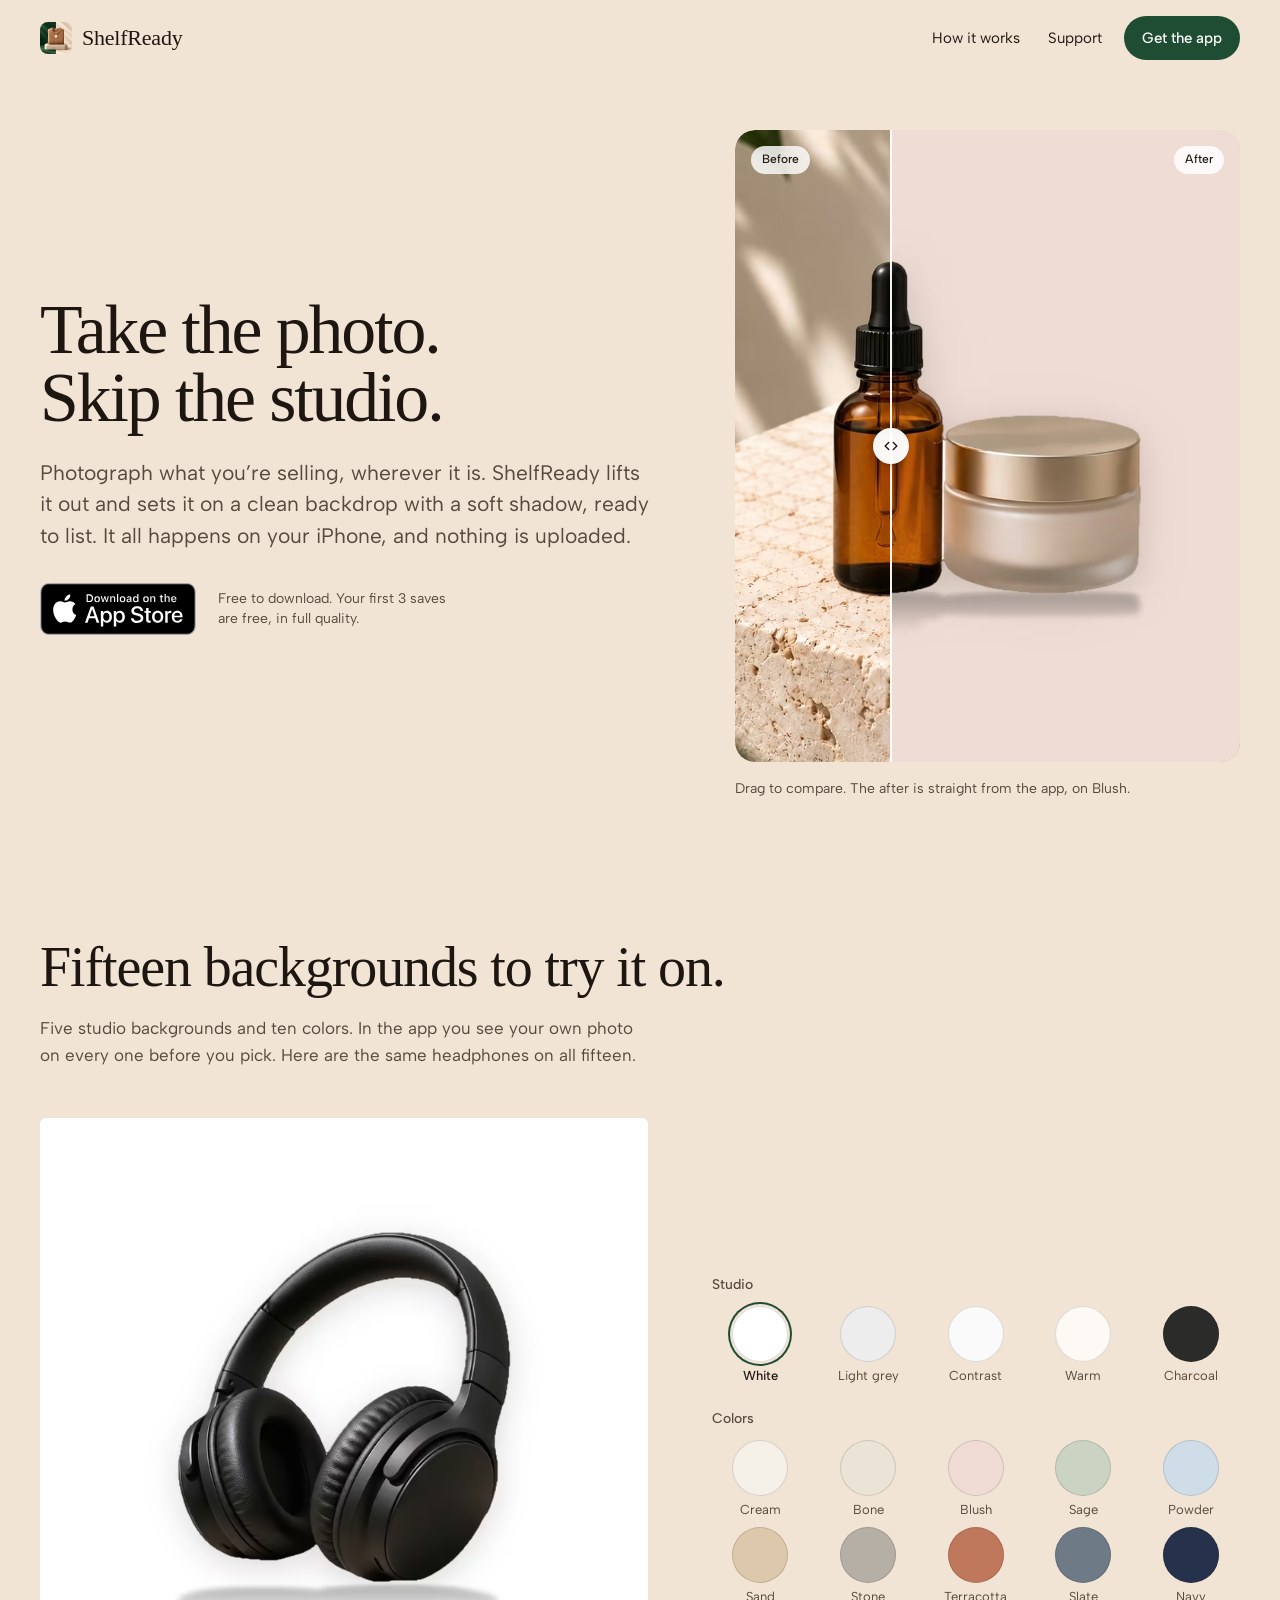
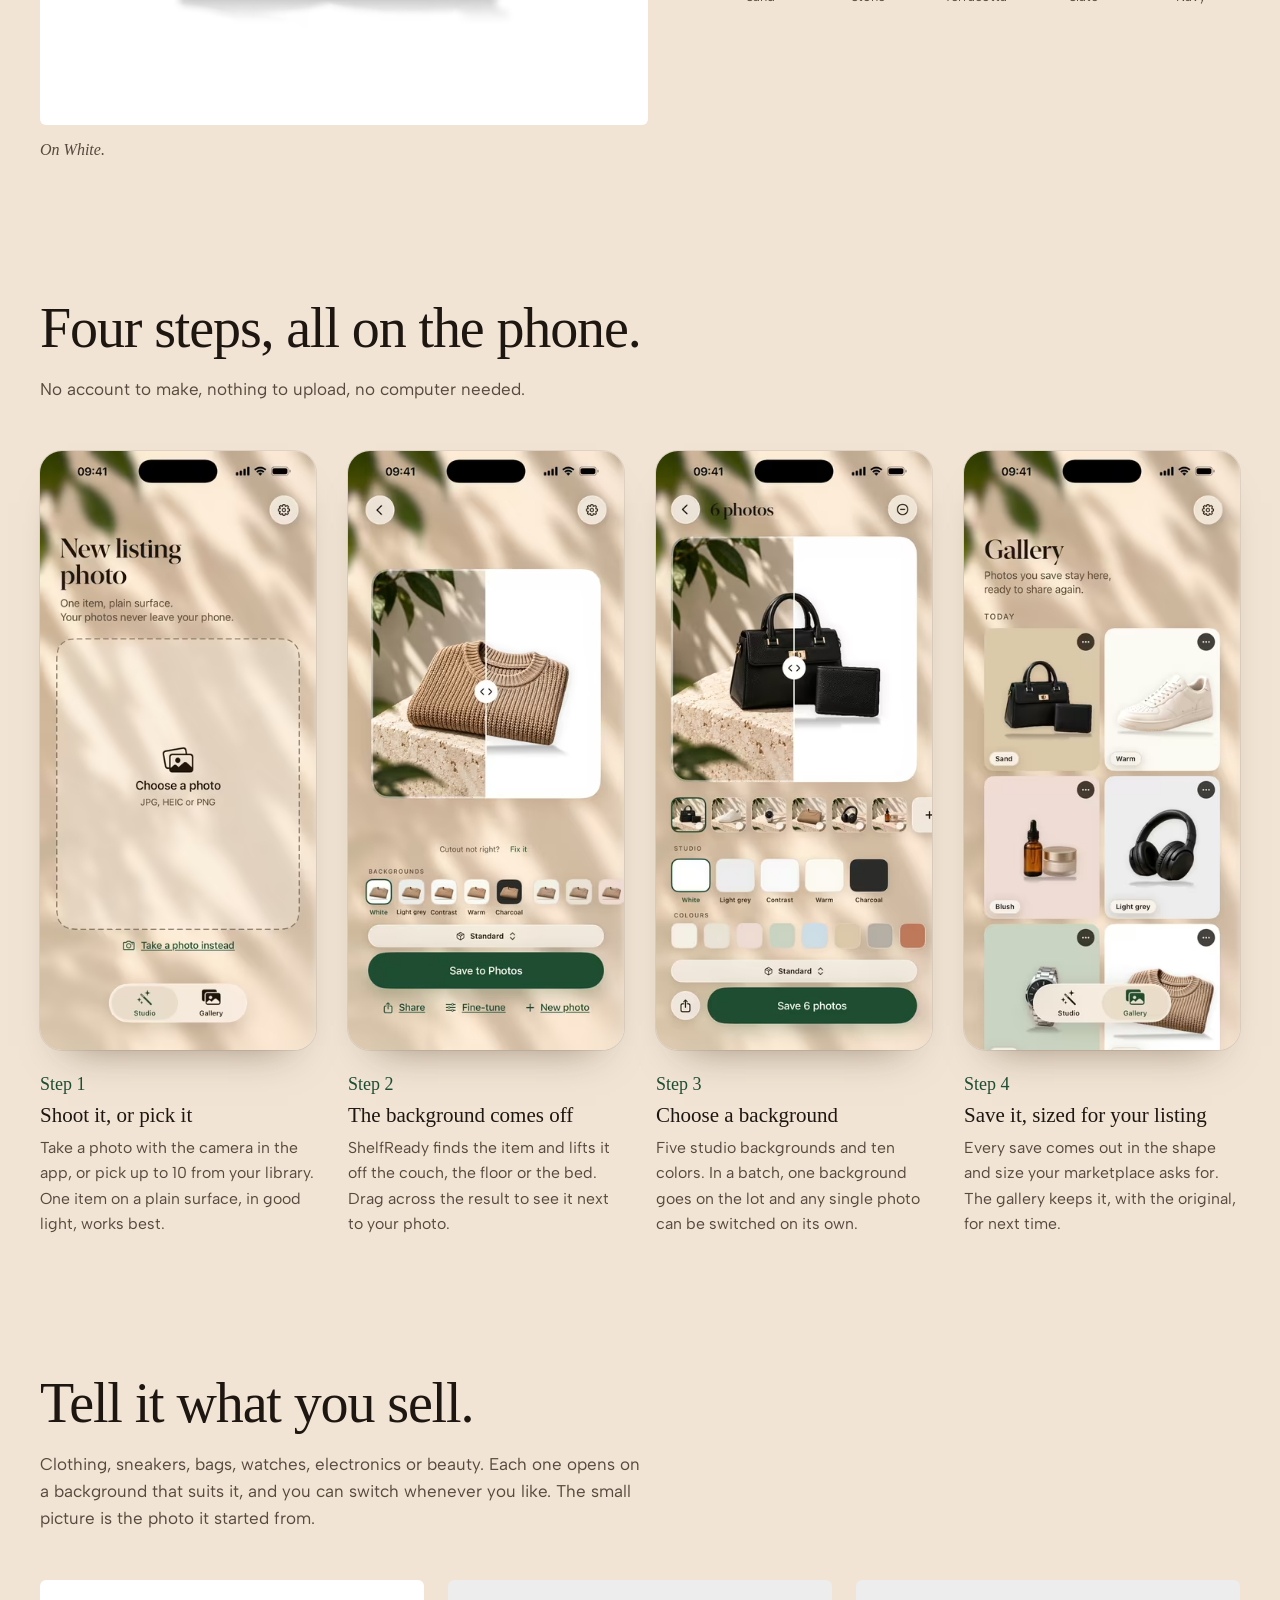
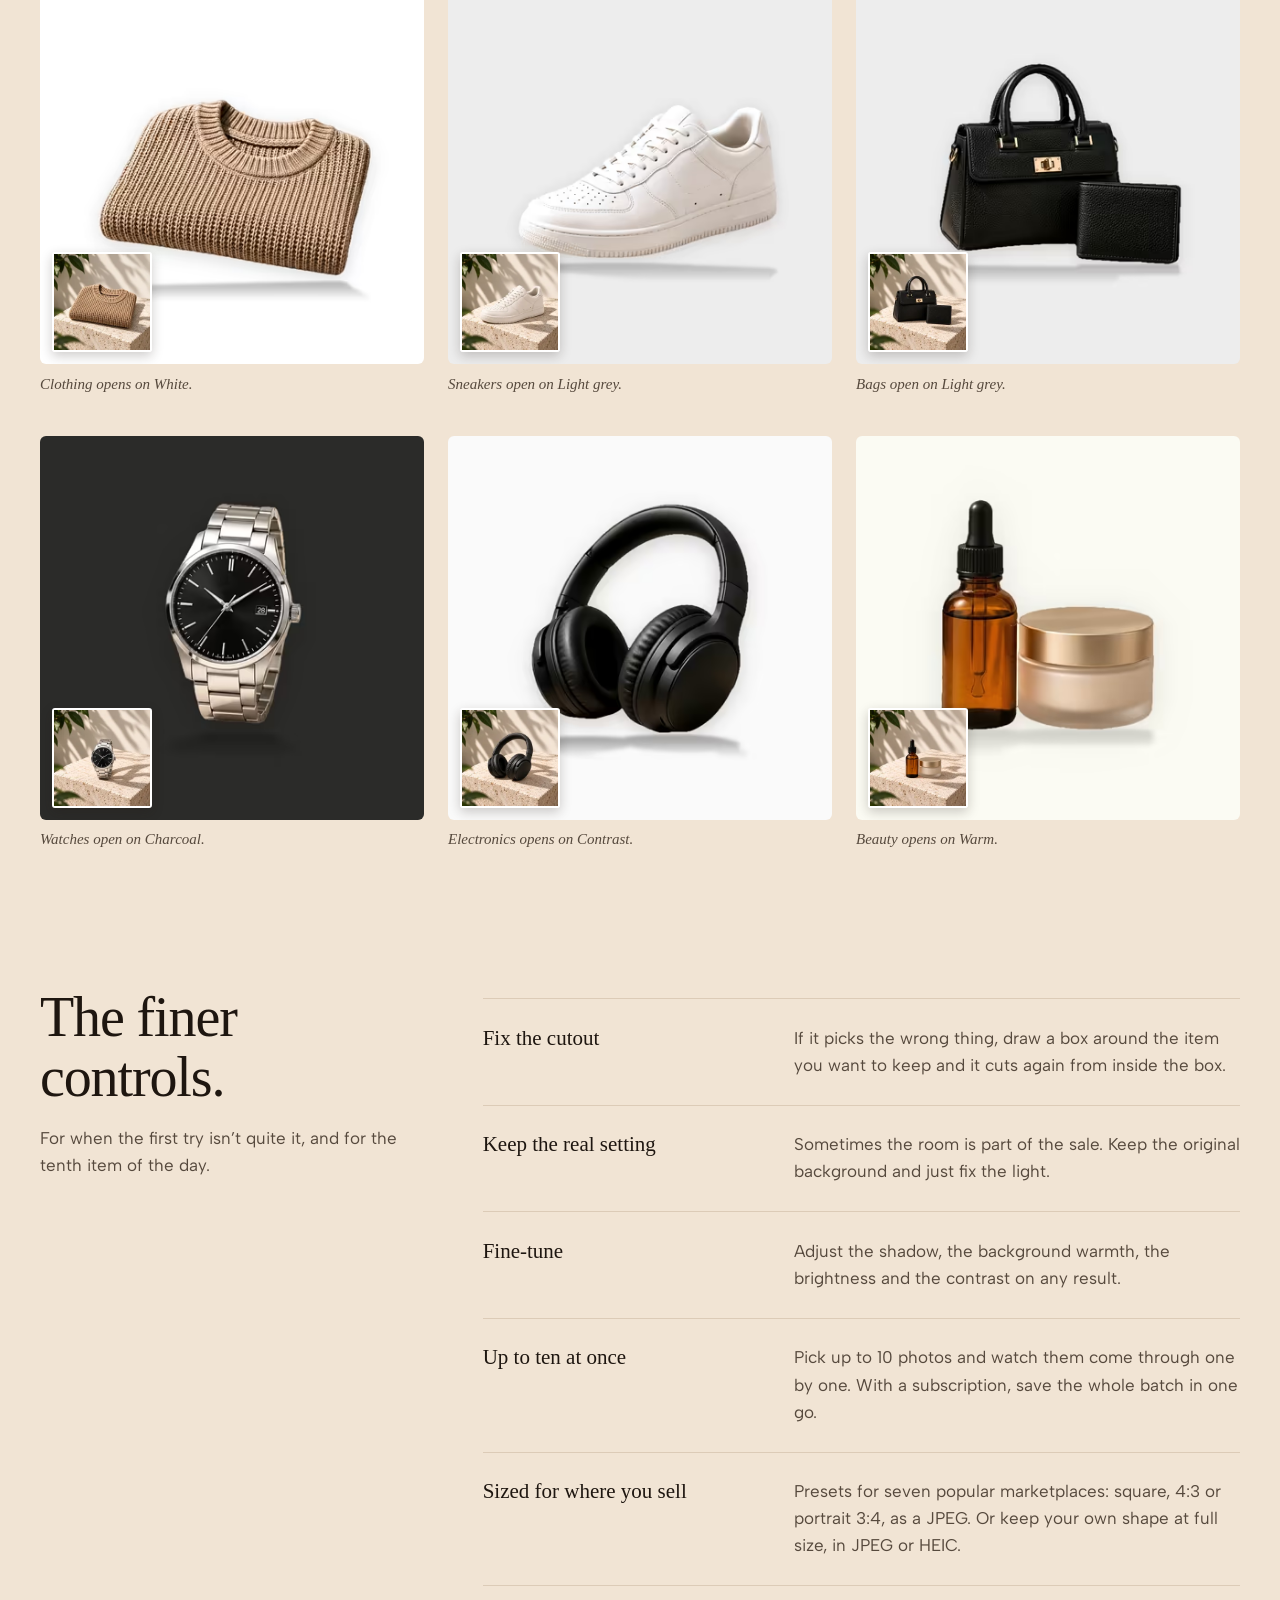
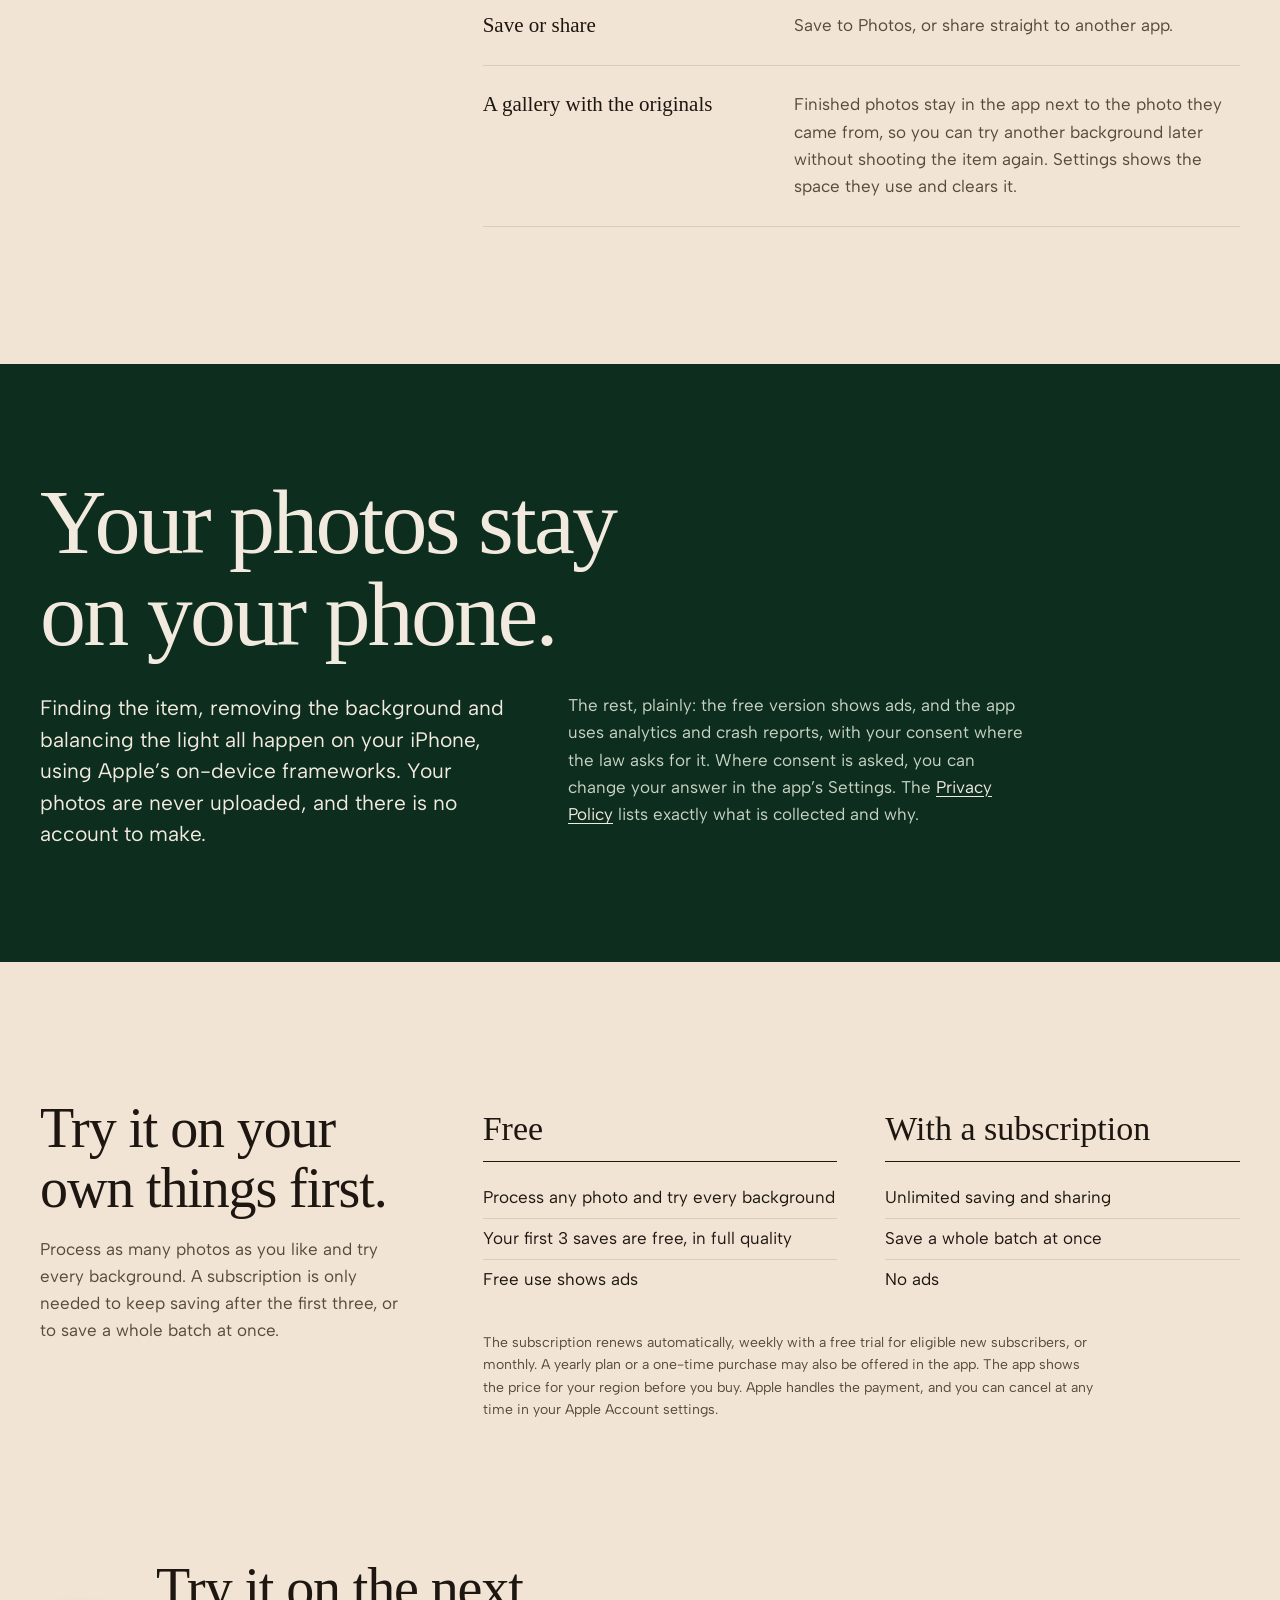
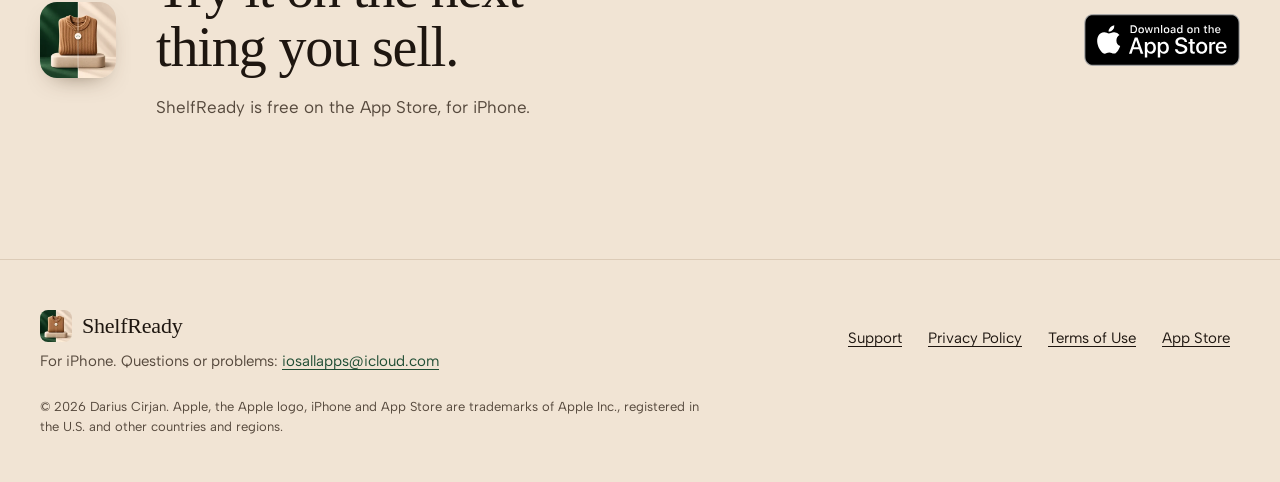
==== commit 98bad70c: "Rebuild the hero around the serum set on Blush - the sweater on White read flat and its shadow looke" ====
--- a/index.html
+++ b/index.html
@@ -19,21 +19,21 @@
     <meta property="og:image" content="https://shelfreadyapp.com/og-image.png">
     <meta property="og:image:width" content="1200">
     <meta property="og:image:height" content="630">
-    <meta property="og:image:alt" content="A folded sweater photographed on a green throw, and the same sweater on a clean white background with a soft shadow, next to the words: Sell the sweater, not the sofa.">
+    <meta property="og:image:alt" content="An amber serum bottle and a cream jar, half on a stone block in leafy light and half on a clean blush background, next to the words: Take the photo. Skip the studio.">
     <meta name="twitter:card" content="summary_large_image">
     <meta name="twitter:title" content="ShelfReady: product photos for people who sell their things">
     <meta name="twitter:description" content="Take a photo of something you are selling. ShelfReady lifts it off whatever it was lying on and sets it on a clean backdrop with a soft shadow, sized for your listing. On your iPhone, with nothing uploaded.">
     <meta name="twitter:image" content="https://shelfreadyapp.com/og-image.png">
-    <meta name="twitter:image:alt" content="A folded sweater photographed on a green throw, and the same sweater on a clean white background with a soft shadow, next to the words: Sell the sweater, not the sofa.">
+    <meta name="twitter:image:alt" content="An amber serum bottle and a cream jar, half on a stone block in leafy light and half on a clean blush background, next to the words: Take the photo. Skip the studio.">
     <link rel="icon" href="favicon.ico" sizes="48x48">
     <link rel="icon" type="image/png" sizes="32x32" href="favicon-32.png">
     <link rel="icon" type="image/png" sizes="16x16" href="favicon-16.png">
     <link rel="apple-touch-icon" href="apple-touch-icon.png">
     <link rel="preload" href="fonts/newsreader-latin.woff2" as="font" type="font/woff2" crossorigin>
     <link rel="preload" href="fonts/albert-sans-regular.woff2" as="font" type="font/woff2" crossorigin>
-    <link rel="stylesheet" href="styles.css?v=2">
+    <link rel="stylesheet" href="styles.css?v=3">
     <!-- /build:head -->
-    <link rel="preload" as="image" type="image/avif" imagesrcset="img/hero-before-480.avif 480w, img/hero-before-800.avif 800w, img/hero-before-1100.avif 1100w" imagesizes="(min-width: 1240px) 560px, (min-width: 900px) 46vw, calc(100vw - 40px)">
+    <link rel="preload" as="image" type="image/avif" imagesrcset="img/hero-before-480.avif 480w, img/hero-before-768.avif 768w" imagesizes="(min-width: 1240px) 560px, (min-width: 900px) 46vw, calc(100vw - 40px)">
     <script type="application/ld+json">
     {
       "@context": "https://schema.org",
@@ -74,8 +74,8 @@
         <section class="hero" aria-labelledby="hero-title">
             <div class="wrap">
                 <div class="hero-copy">
-                    <h1 id="hero-title">Sell the sweater, not the sofa.</h1>
-                    <p class="lede">Take a photo of something you&rsquo;re selling. ShelfReady lifts it off whatever it was lying on and sets it on a clean backdrop with a soft shadow underneath, ready for your listing. It all happens on your iPhone, and nothing is uploaded.</p>
+                    <h1 id="hero-title"><span class="line">Take the photo.</span> <span class="line">Skip the studio.</span></h1>
+                    <p class="lede">Photograph what you&rsquo;re selling, wherever it is. ShelfReady lifts it out and sets it on a clean backdrop with a soft shadow, ready to list. It all happens on your iPhone, and nothing is uploaded.</p>
                     <div class="cta">
                         <a class="badge-link" href="https://apps.apple.com/app/id6818769240">
                             <img src="img/app-store-black-en-us.svg" width="156" height="52" alt="Download on the App Store">
@@ -86,18 +86,18 @@
 
                 <figure class="compare" data-compare>
                     <div class="compare-frame">
-                        <picture><source type="image/avif" srcset="img/hero-before-480.avif 480w, img/hero-before-800.avif 800w, img/hero-before-1100.avif 1100w" sizes="(min-width: 1240px) 560px, (min-width: 900px) 46vw, calc(100vw - 40px)"><source type="image/webp" srcset="img/hero-before-480.webp 480w, img/hero-before-800.webp 800w, img/hero-before-1100.webp 1100w" sizes="(min-width: 1240px) 560px, (min-width: 900px) 46vw, calc(100vw - 40px)"><img src="img/hero-before-480.jpg" srcset="img/hero-before-480.jpg 480w, img/hero-before-800.jpg 800w, img/hero-before-1100.jpg 1100w" sizes="(min-width: 1240px) 560px, (min-width: 900px) 46vw, calc(100vw - 40px)" width="1100" height="1375" alt="Before: a folded tan sweater photographed on a dark green throw." fetchpriority="high"></picture>
-                        <picture class="compare-after"><source type="image/avif" srcset="img/hero-after-480.avif 480w, img/hero-after-800.avif 800w, img/hero-after-1100.avif 1100w" sizes="(min-width: 1240px) 560px, (min-width: 900px) 46vw, calc(100vw - 40px)"><source type="image/webp" srcset="img/hero-after-480.webp 480w, img/hero-after-800.webp 800w, img/hero-after-1100.webp 1100w" sizes="(min-width: 1240px) 560px, (min-width: 900px) 46vw, calc(100vw - 40px)"><img src="img/hero-after-480.jpg" srcset="img/hero-after-480.jpg 480w, img/hero-after-800.jpg 800w, img/hero-after-1100.jpg 1100w" sizes="(min-width: 1240px) 560px, (min-width: 900px) 46vw, calc(100vw - 40px)" width="1100" height="1375" alt="After: the same sweater on a clean white background with a soft shadow."></picture>
+                        <picture><source type="image/avif" srcset="img/hero-before-480.avif 480w, img/hero-before-768.avif 768w" sizes="(min-width: 1240px) 560px, (min-width: 900px) 46vw, calc(100vw - 40px)"><source type="image/webp" srcset="img/hero-before-480.webp 480w, img/hero-before-768.webp 768w" sizes="(min-width: 1240px) 560px, (min-width: 900px) 46vw, calc(100vw - 40px)"><img src="img/hero-before-480.jpg" srcset="img/hero-before-480.jpg 480w, img/hero-before-768.jpg 768w" sizes="(min-width: 1240px) 560px, (min-width: 900px) 46vw, calc(100vw - 40px)" width="768" height="960" alt="Before: an amber serum bottle and a cream jar on a stone block, with leaf shadows on the wall behind." fetchpriority="high"></picture>
+                        <picture class="compare-after"><source type="image/avif" srcset="img/hero-after-480.avif 480w, img/hero-after-768.avif 768w" sizes="(min-width: 1240px) 560px, (min-width: 900px) 46vw, calc(100vw - 40px)"><source type="image/webp" srcset="img/hero-after-480.webp 480w, img/hero-after-768.webp 768w" sizes="(min-width: 1240px) 560px, (min-width: 900px) 46vw, calc(100vw - 40px)"><img src="img/hero-after-480.jpg" srcset="img/hero-after-480.jpg 480w, img/hero-after-768.jpg 768w" sizes="(min-width: 1240px) 560px, (min-width: 900px) 46vw, calc(100vw - 40px)" width="768" height="960" alt="After: the same bottle and jar on a plain blush background, with a soft shadow underneath."></picture>
                         <span class="compare-line" aria-hidden="true">
                             <span class="compare-knob">
-                                <svg viewBox="0 0 24 24" fill="none" stroke="currentColor" stroke-width="1.8" stroke-linecap="round" stroke-linejoin="round"><path d="M9 6l-6 6 6 6M15 6l6 6-6 6"/></svg>
+                                <svg viewBox="0 0 20 20" fill="none" stroke="currentColor" stroke-width="1.5" stroke-linecap="round" stroke-linejoin="round"><path d="M7.5 6L3.5 10l4 4M12.5 6l4 4-4 4"/></svg>
                             </span>
                         </span>
                         <span class="compare-tag compare-tag-before" aria-hidden="true">Before</span>
                         <span class="compare-tag compare-tag-after" aria-hidden="true">After</span>
-                        <input type="range" min="0" max="100" value="50" step="1" aria-label="Compare before and after. Lower values show more of the original photo, higher values more of the result." aria-valuetext="Half and half">
-                    </div>
-                    <figcaption class="caption">A folded sweater on a green throw, and the same photo after ShelfReady, on White. Drag across it to compare. Nothing here was retouched by hand.</figcaption>
+                        <input type="range" min="0" max="100" value="31" step="1" aria-label="Compare before and after. Lower values show more of the original photo, higher values more of the result." aria-valuetext="Half and half">
+                    </div>
+                    <figcaption class="compare-note">Drag to compare. The after is straight from the app, on Blush.</figcaption>
                 </figure>
             </div>
         </section>
@@ -323,6 +323,6 @@
         </div>
     </footer>
     <!-- /build:footer -->
-    <script src="script.js?v=2" defer></script>
+    <script src="script.js?v=3" defer></script>
 </body>
 </html>
--- a/styles.css
+++ b/styles.css
@@ -278,6 +278,20 @@
 }
 
 .hero .lede { margin-top: 1.5rem; }
+
+.hero h1 .line { display: block; white-space: nowrap; }
+
+@media (max-width: 899px) {
+    .hero h1 { font-size: min(var(--step-4), 12.4vw); }
+}
+
+@media (min-width: 900px) {
+    .hero h1 {
+        font-size: clamp(3.25rem, 1rem + 4.2vw, 5.25rem);
+        max-width: none;
+    }
+    .hero h1 .line { white-space: nowrap; }
+}
 
 .cta {
     margin-top: 2rem;
@@ -310,40 +324,45 @@
 }
 
 @media (min-width: 900px) {
-    .compare { max-width: calc((100svh - 3rem) * 0.8); justify-self: end; width: 100%; }
+    .compare { max-width: min(560px, calc((100svh - 9rem) * 0.8)); justify-self: end; width: 100%; }
     .hero .wrap {
-        grid-template-columns: minmax(0, 1.05fr) minmax(0, 1fr);
-        align-items: end;
-        gap: 4rem;
+        grid-template-columns: minmax(0, 1.1fr) minmax(0, 0.9fr);
+        align-items: center;
+        gap: clamp(3rem, 6vw, 6rem);
     }
-    .hero-copy { padding-bottom: 4.5rem; }
 }
 
 /* The before and after. The after image sits on top and is clipped at --pos. */
 
 .compare {
     position: relative;
-    --pos: 50%;
+    --pos: 31%;
 }
 
 .compare-frame {
     position: relative;
     aspect-ratio: 4 / 5;
     overflow: hidden;
-    border-radius: var(--radius-photo);
-    background: #fff;
+    isolation: isolate;
+    border-radius: 20px;
+    background: #F0DBD5;
+    box-shadow:
+        0 1px 2px rgba(70, 48, 26, 0.08),
+        0 30px 60px -30px rgba(70, 48, 26, 0.45);
     touch-action: pan-y;
     cursor: ew-resize;
     user-select: none;
     -webkit-user-select: none;
+    -webkit-mask-image: -webkit-radial-gradient(white, black);
 }
 
 .compare-frame picture,
 .compare-frame img {
     position: absolute;
-    inset: 0;
-    width: 100%;
-    height: 100%;
+    inset: -1px;
+    width: calc(100% + 2px);
+    height: calc(100% + 2px);
+    max-width: none;
     object-fit: cover;
 }
 
@@ -354,10 +373,9 @@
     top: 0;
     bottom: 0;
     left: var(--pos);
-    width: 2px;
-    margin-left: -1px;
-    background: #fff;
-    box-shadow: 0 0 0 0.5px rgba(30, 22, 16, 0.18);
+    width: 1.5px;
+    margin-left: -0.75px;
+    background: rgba(255, 255, 255, 0.95);
     pointer-events: none;
 }
 
@@ -365,31 +383,36 @@
     position: absolute;
     top: 50%;
     left: 50%;
-    width: 46px;
-    height: 46px;
-    margin: -23px 0 0 -23px;
+    width: 36px;
+    height: 36px;
+    margin: -18px 0 0 -18px;
     border-radius: 50%;
-    background: #fff;
-    box-shadow: 0 2px 10px rgba(30, 22, 16, 0.22);
+    background: rgba(255, 255, 255, 0.96);
+    box-shadow: 0 1px 2px rgba(30, 22, 16, 0.12), 0 6px 16px -6px rgba(30, 22, 16, 0.35);
     display: grid;
     place-items: center;
     color: var(--ink);
 }
 
-.compare-knob svg { width: 22px; height: 22px; }
+.compare-knob svg { width: 18px; height: 18px; }
 
 .compare-tag {
     position: absolute;
-    bottom: 14px;
-    padding: 3px 10px;
+    top: 16px;
+    padding: 4px 11px;
     border-radius: 999px;
-    font-size: 0.8125rem;
+    background: rgba(255, 255, 255, 0.82);
+    -webkit-backdrop-filter: blur(8px);
+    backdrop-filter: blur(8px);
+    color: var(--ink);
+    font-size: 0.75rem;
     font-weight: 500;
+    letter-spacing: 0.01em;
     pointer-events: none;
 }
 
-.compare-tag-before { left: 14px; background: rgba(13, 30, 20, 0.62); color: #fff; }
-.compare-tag-after { right: 14px; background: rgba(255, 255, 255, 0.92); color: var(--ink); }
+.compare-tag-before { left: 16px; }
+.compare-tag-after { right: 16px; }
 
 .compare input[type="range"] {
     position: absolute;
@@ -408,7 +431,11 @@
     outline-offset: 3px;
 }
 
-.compare figcaption { margin-top: 0.9rem; max-width: 34em; }
+.compare-note {
+    margin-top: 1rem;
+    font-size: var(--step--1);
+    color: var(--ink-soft);
+}
 
 .compare.is-intro .compare-after,
 .compare.is-intro .compare-line {
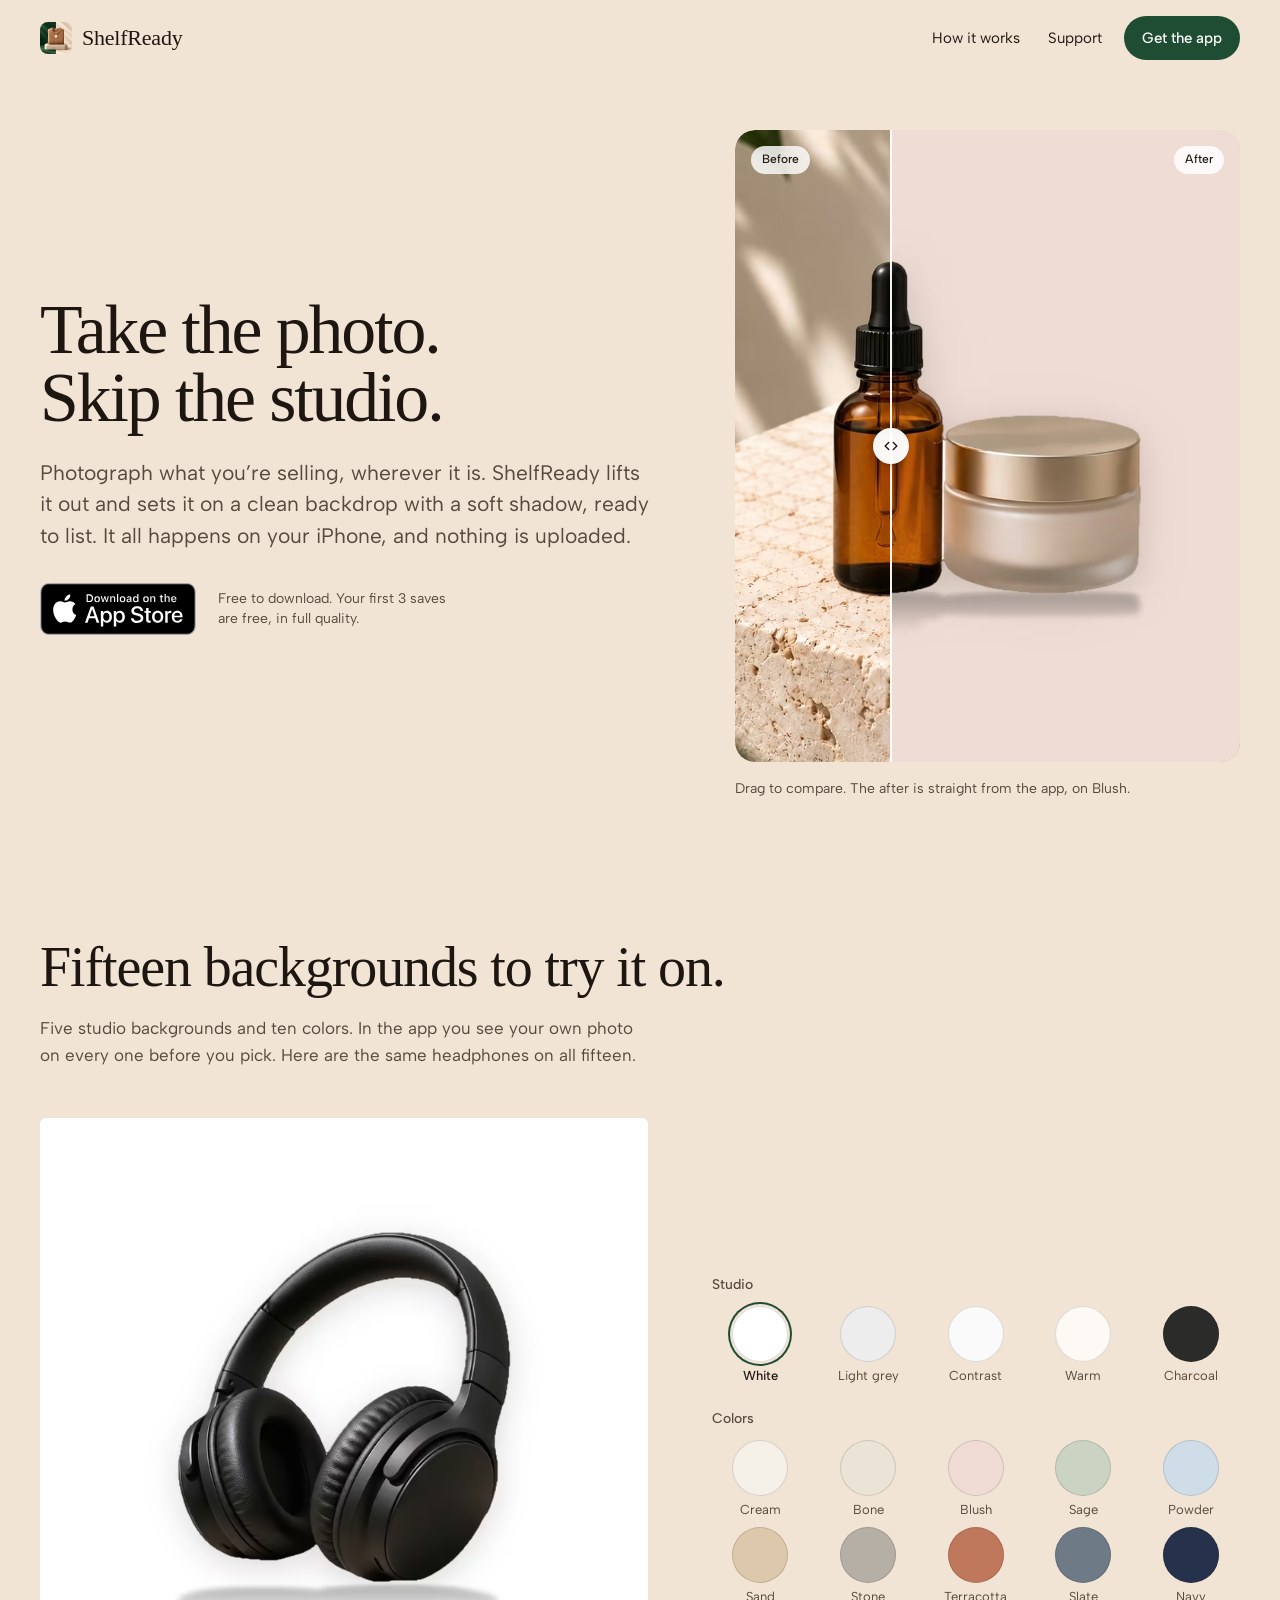
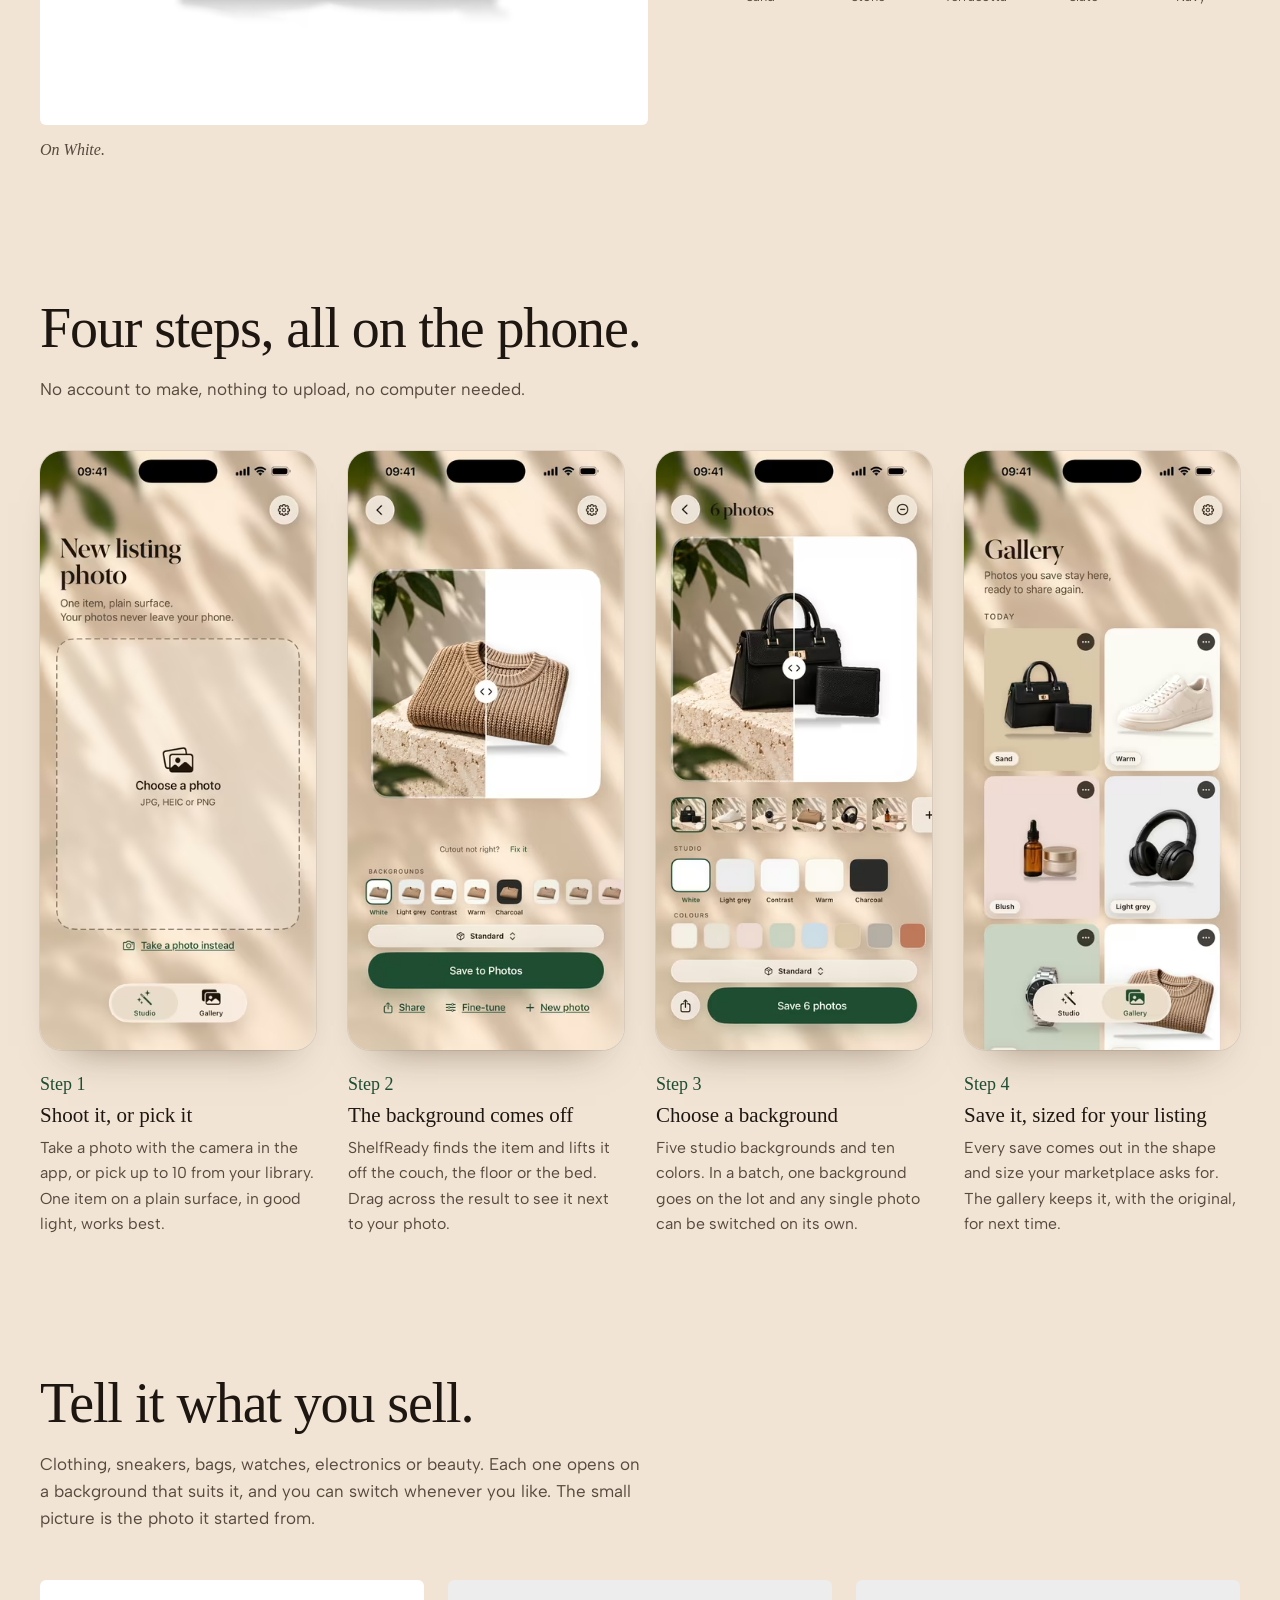
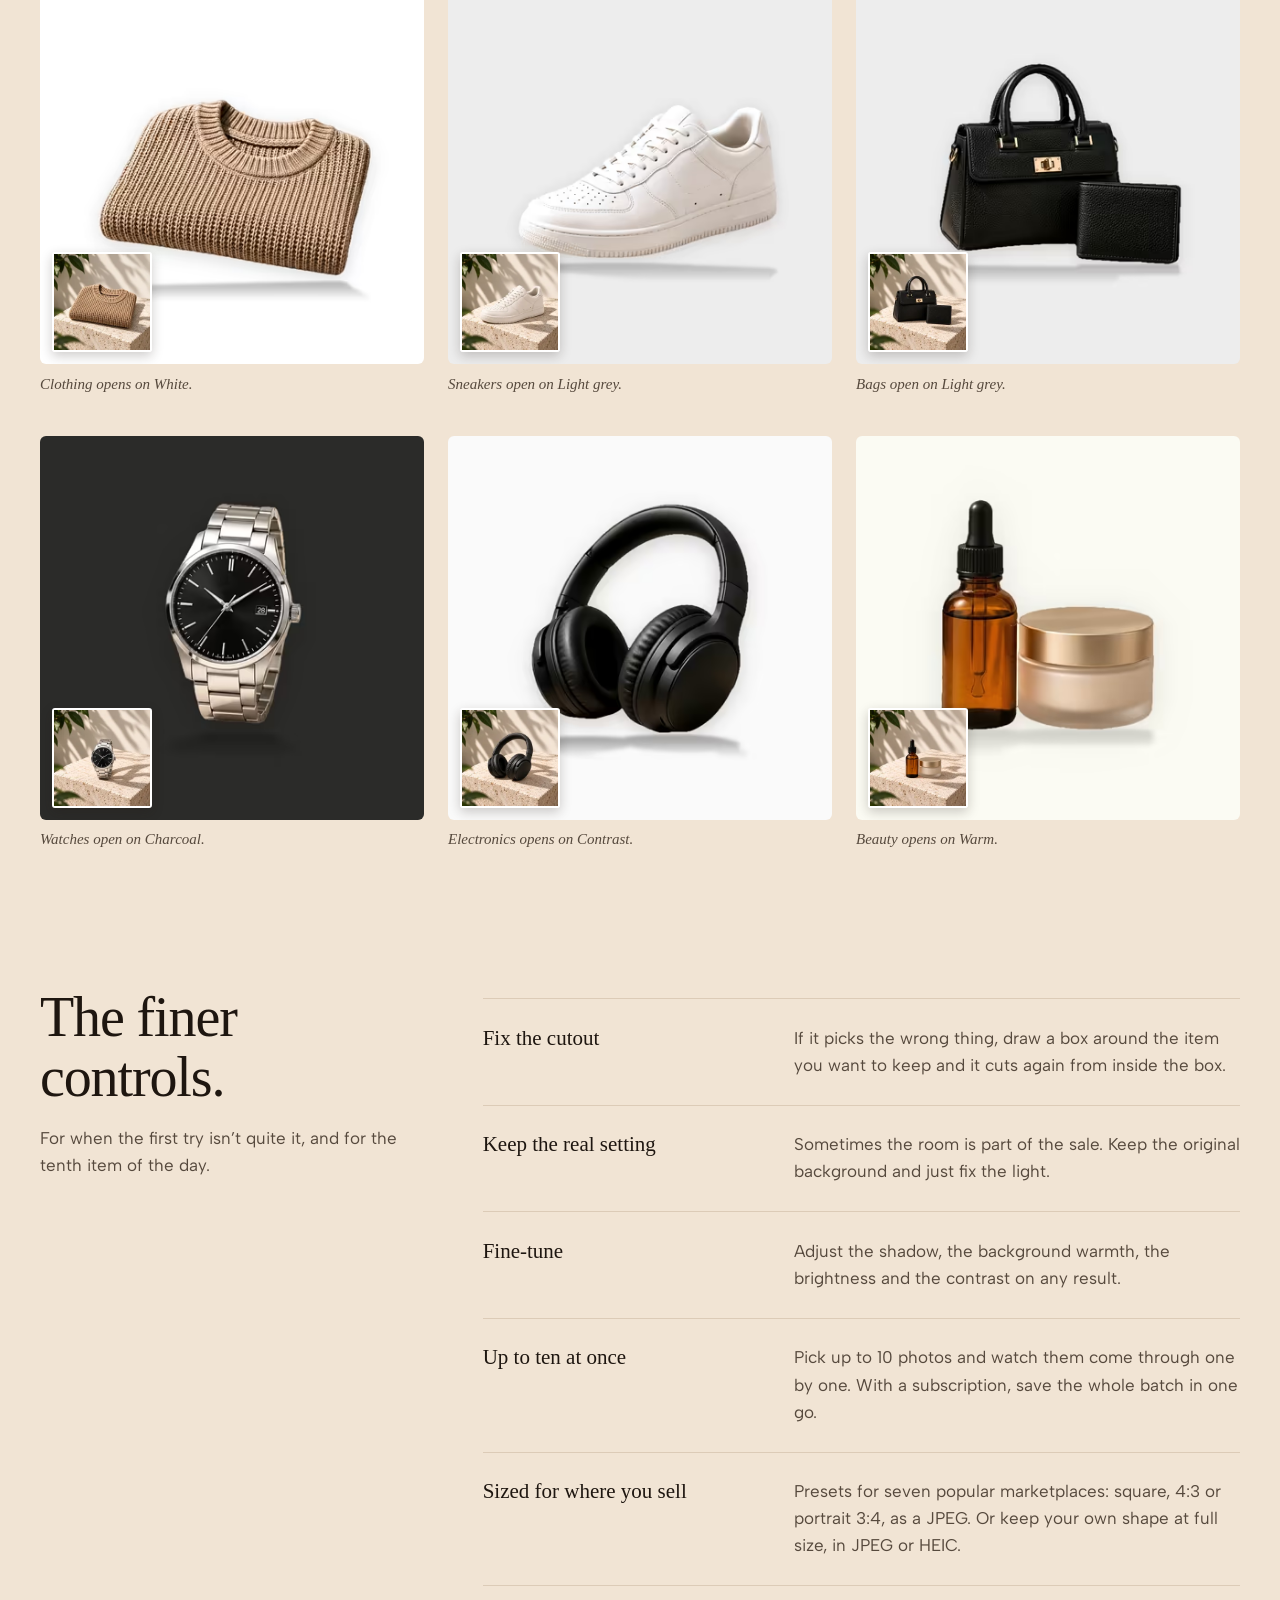
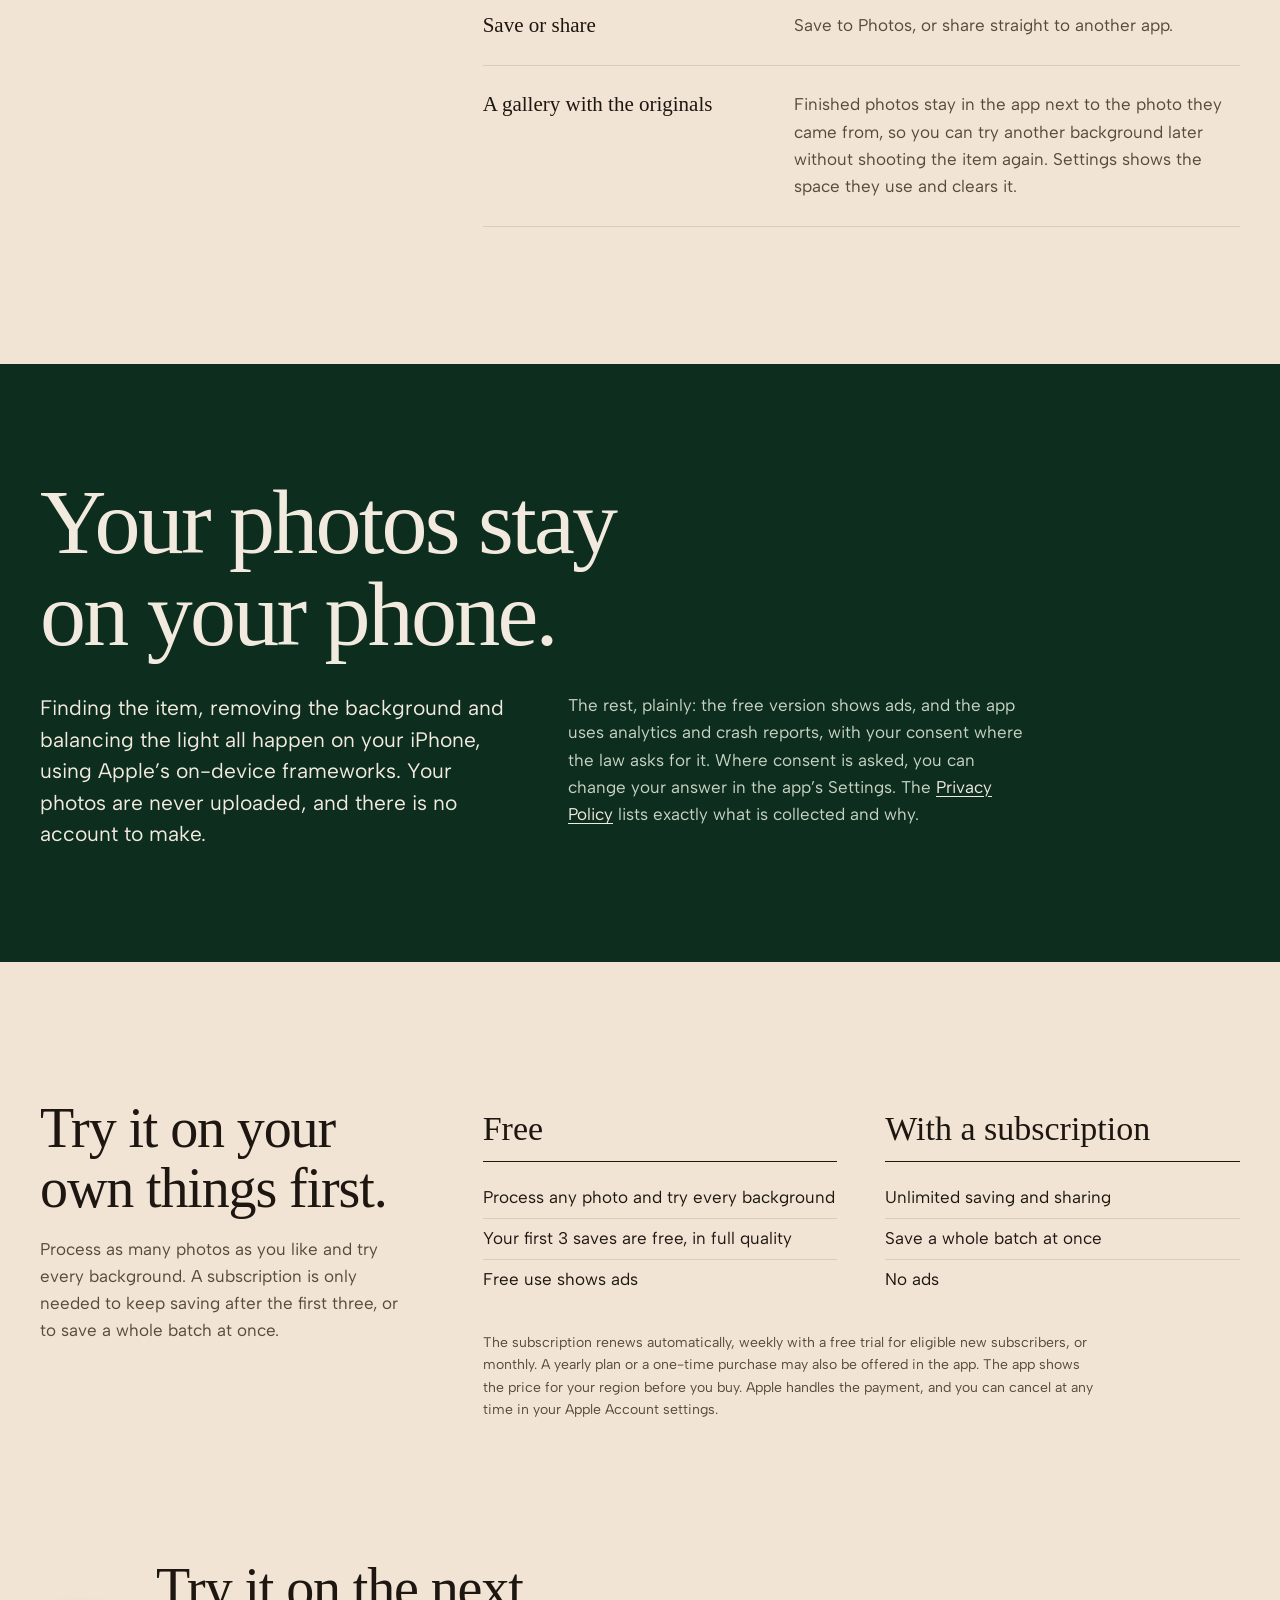
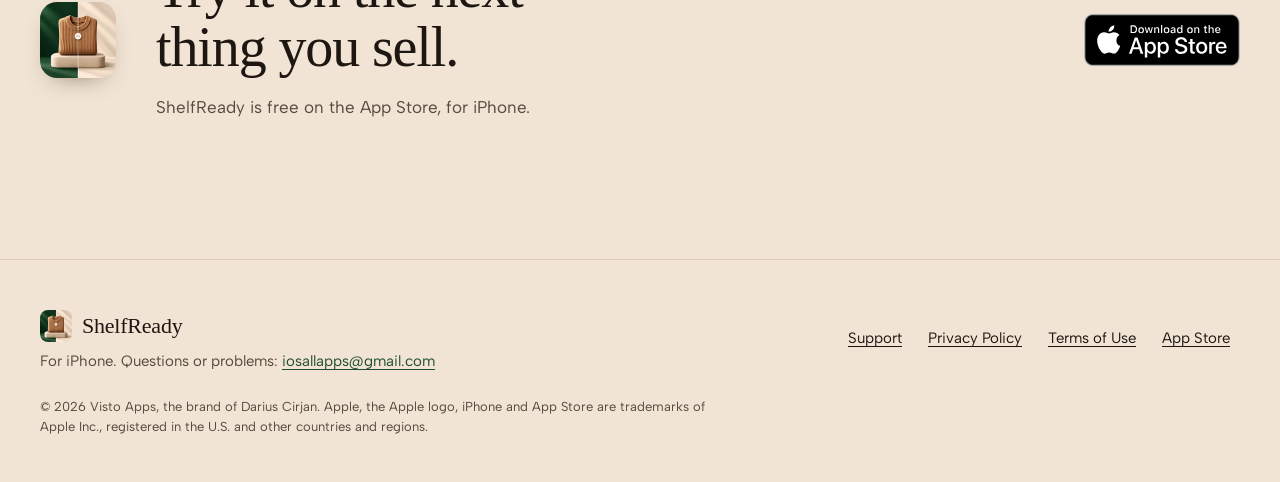
==== commit 227effa5: "Replace the legal pages with the Visto Apps privacy policy and terms in EN and RO - facts read in th" ====
--- a/index.html
+++ b/index.html
@@ -31,7 +31,7 @@
     <link rel="apple-touch-icon" href="apple-touch-icon.png">
     <link rel="preload" href="fonts/newsreader-latin.woff2" as="font" type="font/woff2" crossorigin>
     <link rel="preload" href="fonts/albert-sans-regular.woff2" as="font" type="font/woff2" crossorigin>
-    <link rel="stylesheet" href="styles.css?v=3">
+    <link rel="stylesheet" href="styles.css?v=4">
     <!-- /build:head -->
     <link rel="preload" as="image" type="image/avif" imagesrcset="img/hero-before-480.avif 480w, img/hero-before-768.avif 768w" imagesizes="(min-width: 1240px) 560px, (min-width: 900px) 46vw, calc(100vw - 40px)">
     <script type="application/ld+json">
@@ -45,7 +45,7 @@
       "url": "https://shelfreadyapp.com/",
       "downloadUrl": "https://apps.apple.com/app/id6818769240",
       "offers": { "@type": "Offer", "price": "0", "priceCurrency": "USD" },
-      "author": { "@type": "Person", "name": "Darius Cirjan" }
+      "author": { "@type": "Organization", "name": "Visto Apps, the brand of Darius Cirjan", "url": "https://vistoapps.com" }
     }
     </script>
 </head>
@@ -308,7 +308,7 @@
                         <img src="img/app-icon-64.webp" width="32" height="32" alt="" loading="lazy">
                         <span>ShelfReady</span>
                     </a>
-                    <p>For iPhone. Questions or problems: <a href="mailto:iosallapps@icloud.com">iosallapps@icloud.com</a></p>
+                    <p>For iPhone. Questions or problems: <a href="mailto:iosallapps@gmail.com">iosallapps@gmail.com</a></p>
                 </div>
                 <nav aria-label="Footer">
                     <ul class="footer-links">
@@ -319,7 +319,7 @@
                     </ul>
                 </nav>
             </div>
-            <p class="footer-note">&copy; 2026 Darius Cirjan. Apple, the Apple logo, iPhone and App Store are trademarks of Apple Inc., registered in the U.S. and other countries and regions.</p>
+            <p class="footer-note">&copy; 2026 Visto Apps, the brand of Darius Cirjan. Apple, the Apple logo, iPhone and App Store are trademarks of Apple Inc., registered in the U.S. and other countries and regions.</p>
         </div>
     </footer>
     <!-- /build:footer -->
--- a/styles.css
+++ b/styles.css
@@ -904,3 +904,31 @@
     .site-header nav, .skip-link, .badge-link, .compare input { display: none; }
     body { background: #fff; }
 }
+
+/* ---------- legal pages: contents, sections and the services table ---------- */
+.legal-page { max-width: 46rem; }
+.legal-lang { margin: 0 0 1rem; text-align: right; font-size: 0.9rem; }
+.legal-page h1 { font-family: var(--serif, inherit); margin-bottom: 0.4rem; }
+.legal-page .last-updated { color: var(--ink-soft); margin-bottom: 1.5rem; }
+.legal-page h2 { margin: 2.2rem 0 0.6rem; }
+.legal-page p, .legal-page ul { margin-top: 0.9rem; }
+.legal-page ul { padding-left: 1.2rem; }
+.legal-page li + li { margin-top: 0.5rem; }
+.legal-page a { overflow-wrap: anywhere; }
+.legal-toc { margin: 0 0 1rem; padding: 1rem 1.25rem; border: 1px solid var(--ink); }
+.legal-toc ol { margin: 0; padding-left: 1.2rem; columns: 2; column-gap: 2rem; }
+.legal-toc li { break-inside: avoid; margin-bottom: 0.3rem; }
+.legal-section { scroll-margin-top: 5rem; }
+.table-wrap { overflow-x: auto; margin: 1rem 0; border: 1px solid var(--ink); }
+.legal-table { width: 100%; border-collapse: collapse; font-size: 0.9rem; line-height: 1.5; }
+.legal-table th, .legal-table td { text-align: left; vertical-align: top; padding: 0.7rem 0.8rem; border-bottom: 1px solid rgba(0, 0, 0, 0.15); }
+.legal-table thead th { font-size: 0.75rem; letter-spacing: 0.08em; text-transform: uppercase; white-space: nowrap; }
+.legal-table tbody tr:last-child > * { border-bottom: 0; }
+@media (max-width: 640px) {
+    .legal-toc ol { columns: 1; }
+    .legal-table thead { position: absolute; width: 1px; height: 1px; overflow: hidden; clip: rect(0 0 0 0); }
+    .legal-table, .legal-table tbody, .legal-table tr, .legal-table th, .legal-table td { display: block; width: 100%; }
+    .legal-table tr { padding: 0.8rem; border-bottom: 1px solid rgba(0, 0, 0, 0.15); }
+    .legal-table th, .legal-table td { border: 0; padding: 0.2rem 0; }
+    .legal-table td::before { content: attr(data-label); display: block; font-size: 0.7rem; letter-spacing: 0.08em; text-transform: uppercase; font-weight: 600; }
+}
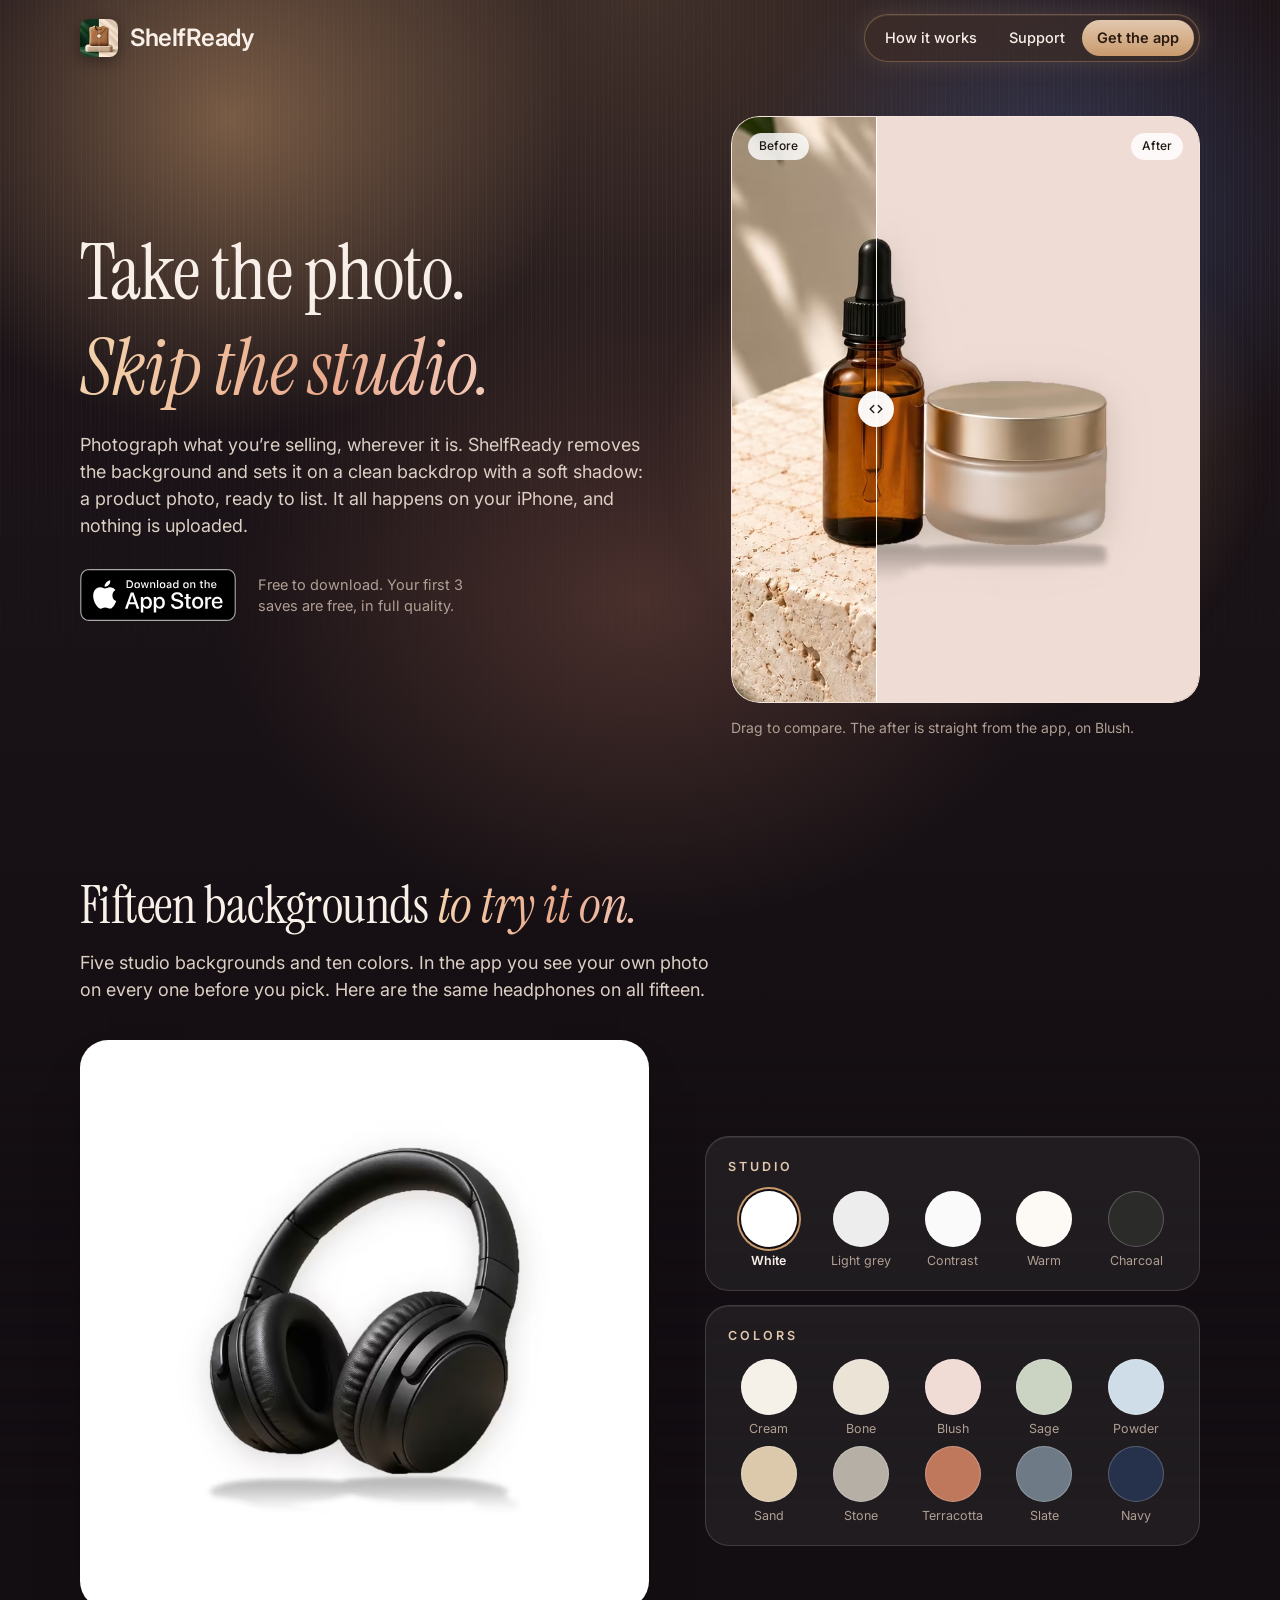
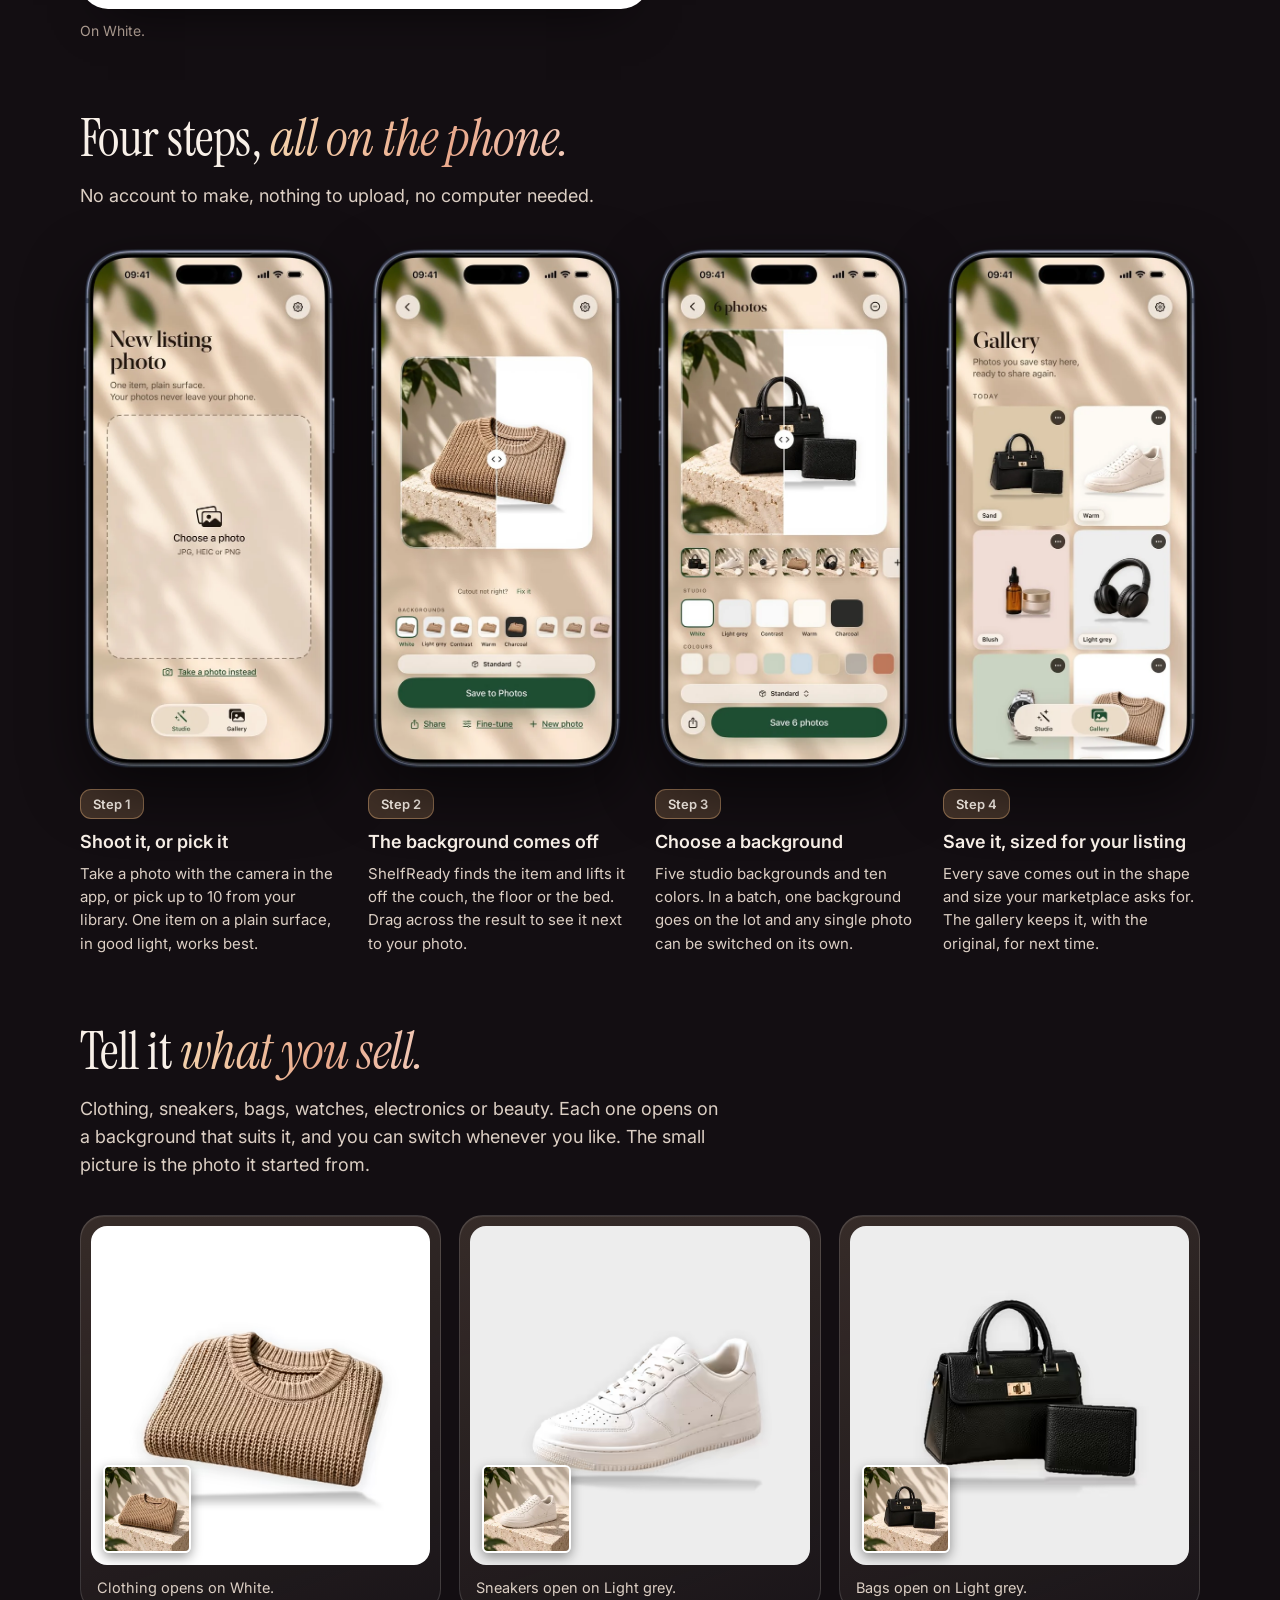
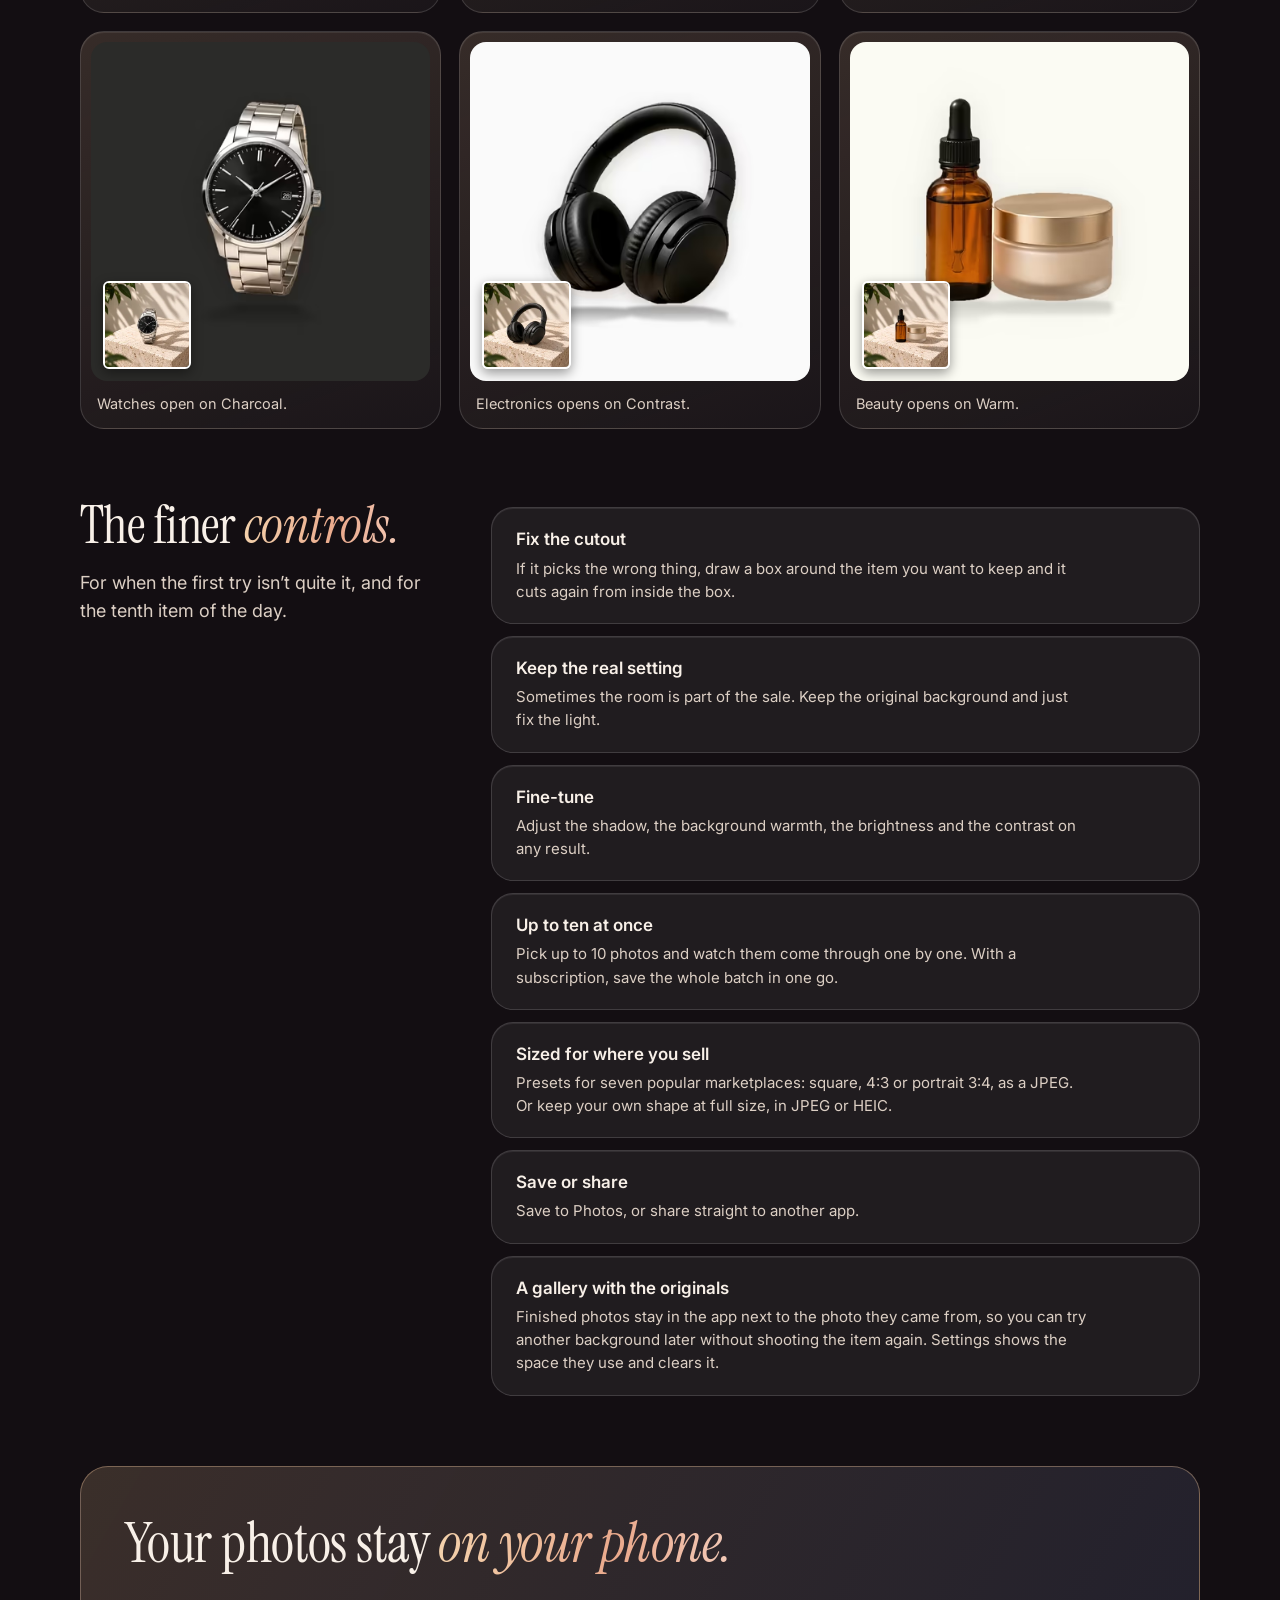
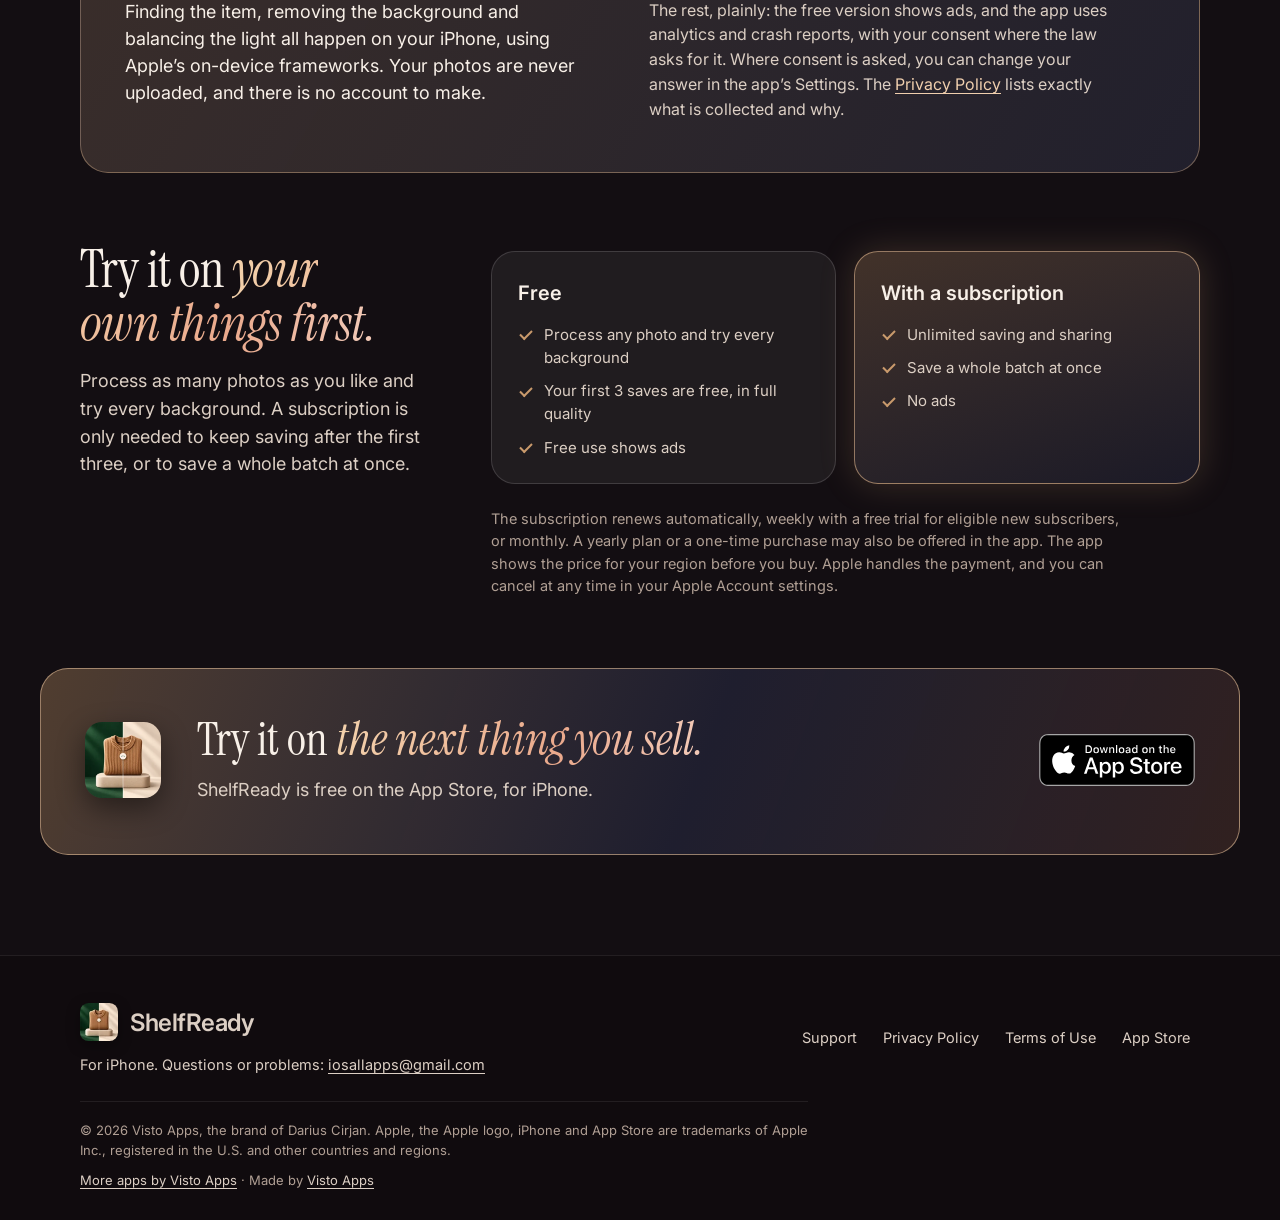
==== commit 03b58b34: "Redesign shelfreadyapp.com in the Visto Apps style - dark warm aurora, glass cards, Instrument Serif" ====
--- a/index.html
+++ b/index.html
@@ -4,52 +4,103 @@
     <!-- build:head -->
     <meta charset="utf-8">
     <meta name="viewport" content="width=device-width, initial-scale=1, viewport-fit=cover">
-    <title>ShelfReady: product photos for people who sell their things</title>
-    <meta name="description" content="Take a photo of something you are selling. ShelfReady lifts it off whatever it was lying on and sets it on a clean backdrop with a soft shadow, sized for your listing. On your iPhone, with nothing uploaded.">
+    <title>ShelfReady: Product Photos and Background Remover</title>
+    <meta name="description" content="Take a photo of what you sell. ShelfReady removes the background and sets it on a clean studio backdrop with a soft shadow. On iPhone, nothing uploaded. Free.">
     <meta name="apple-itunes-app" content="app-id=6818769240">
-    <meta name="theme-color" content="#F1E4D4">
-    <meta name="color-scheme" content="light">
+    <meta name="theme-color" content="#130e12">
+    <meta name="color-scheme" content="dark">
     <link rel="canonical" href="https://shelfreadyapp.com/">
     <meta property="og:type" content="website">
     <meta property="og:site_name" content="ShelfReady">
     <meta property="og:locale" content="en_US">
     <meta property="og:url" content="https://shelfreadyapp.com/">
-    <meta property="og:title" content="ShelfReady: product photos for people who sell their things">
-    <meta property="og:description" content="Take a photo of something you are selling. ShelfReady lifts it off whatever it was lying on and sets it on a clean backdrop with a soft shadow, sized for your listing. On your iPhone, with nothing uploaded.">
+    <meta property="og:title" content="ShelfReady: Product Photos and Background Remover">
+    <meta property="og:description" content="Take a photo of what you sell. ShelfReady removes the background and sets it on a clean studio backdrop with a soft shadow. On iPhone, nothing uploaded. Free.">
     <meta property="og:image" content="https://shelfreadyapp.com/og-image.png">
     <meta property="og:image:width" content="1200">
     <meta property="og:image:height" content="630">
     <meta property="og:image:alt" content="An amber serum bottle and a cream jar, half on a stone block in leafy light and half on a clean blush background, next to the words: Take the photo. Skip the studio.">
     <meta name="twitter:card" content="summary_large_image">
-    <meta name="twitter:title" content="ShelfReady: product photos for people who sell their things">
-    <meta name="twitter:description" content="Take a photo of something you are selling. ShelfReady lifts it off whatever it was lying on and sets it on a clean backdrop with a soft shadow, sized for your listing. On your iPhone, with nothing uploaded.">
+    <meta name="twitter:title" content="ShelfReady: Product Photos and Background Remover">
+    <meta name="twitter:description" content="Take a photo of what you sell. ShelfReady removes the background and sets it on a clean studio backdrop with a soft shadow. On iPhone, nothing uploaded. Free.">
     <meta name="twitter:image" content="https://shelfreadyapp.com/og-image.png">
     <meta name="twitter:image:alt" content="An amber serum bottle and a cream jar, half on a stone block in leafy light and half on a clean blush background, next to the words: Take the photo. Skip the studio.">
     <link rel="icon" href="favicon.ico" sizes="48x48">
     <link rel="icon" type="image/png" sizes="32x32" href="favicon-32.png">
     <link rel="icon" type="image/png" sizes="16x16" href="favicon-16.png">
     <link rel="apple-touch-icon" href="apple-touch-icon.png">
-    <link rel="preload" href="fonts/newsreader-latin.woff2" as="font" type="font/woff2" crossorigin>
-    <link rel="preload" href="fonts/albert-sans-regular.woff2" as="font" type="font/woff2" crossorigin>
-    <link rel="stylesheet" href="styles.css?v=4">
+    <link rel="preload" href="fonts/instrument-serif.woff2" as="font" type="font/woff2" crossorigin>
+    <link rel="preload" href="fonts/inter.woff2" as="font" type="font/woff2" crossorigin>
+    <link rel="stylesheet" href="styles.css?v=20261115">
     <!-- /build:head -->
     <link rel="preload" as="image" type="image/avif" imagesrcset="img/hero-before-480.avif 480w, img/hero-before-768.avif 768w" imagesizes="(min-width: 1240px) 560px, (min-width: 900px) 46vw, calc(100vw - 40px)">
+    <!-- build:ld -->
     <script type="application/ld+json">
-    {
-      "@context": "https://schema.org",
-      "@type": "SoftwareApplication",
-      "name": "ShelfReady: Product Photos",
-      "applicationCategory": "PhotographyApplication",
-      "operatingSystem": "iOS 18.0 or later",
-      "description": "Take a photo of something you are selling. ShelfReady removes the background on your iPhone and sets the item on a clean backdrop with a soft shadow, sized for your listing.",
-      "url": "https://shelfreadyapp.com/",
-      "downloadUrl": "https://apps.apple.com/app/id6818769240",
-      "offers": { "@type": "Offer", "price": "0", "priceCurrency": "USD" },
-      "author": { "@type": "Organization", "name": "Visto Apps, the brand of Darius Cirjan", "url": "https://vistoapps.com" }
+{
+  "@context": "https://schema.org",
+  "@type": "MobileApplication",
+  "name": "ShelfReady: Product Photos",
+  "alternateName": "ShelfReady",
+  "description": "Take a photo of something you are selling. ShelfReady removes the background on your iPhone and sets the item on a clean studio backdrop with a soft shadow, sized for your listing.",
+  "url": "https://shelfreadyapp.com/",
+  "applicationCategory": "PhotographyApplication",
+  "operatingSystem": "iOS 18.0 or later",
+  "inLanguage": "en",
+  "image": "https://shelfreadyapp.com/img/app-icon-256.png",
+  "screenshot": [
+    "https://shelfreadyapp.com/img/phone-new.webp",
+    "https://shelfreadyapp.com/img/phone-result.webp",
+    "https://shelfreadyapp.com/img/phone-batch.webp",
+    "https://shelfreadyapp.com/img/phone-gallery.webp"
+  ],
+  "downloadUrl": "https://apps.apple.com/app/id6818769240",
+  "installUrl": "https://apps.apple.com/app/id6818769240",
+  "offers": {
+    "@type": "Offer",
+    "price": "0",
+    "priceCurrency": "USD",
+    "url": "https://apps.apple.com/app/id6818769240"
+  },
+  "author": {
+    "@type": "Organization",
+    "name": "Visto Apps",
+    "url": "https://vistoapps.com",
+    "founder": {
+      "@type": "Person",
+      "name": "Darius Cirjan"
     }
+  },
+  "publisher": {
+    "@type": "Organization",
+    "name": "Visto Apps",
+    "url": "https://vistoapps.com",
+    "founder": {
+      "@type": "Person",
+      "name": "Darius Cirjan"
+    }
+  }
+},
+{
+  "@context": "https://schema.org",
+  "@type": "WebSite",
+  "name": "ShelfReady",
+  "url": "https://shelfreadyapp.com/",
+  "inLanguage": "en",
+  "publisher": {
+    "@type": "Organization",
+    "name": "Visto Apps",
+    "url": "https://vistoapps.com",
+    "founder": {
+      "@type": "Person",
+      "name": "Darius Cirjan"
+    }
+  }
+}
     </script>
+    <!-- /build:ld -->
 </head>
 <body>
+    <div class="animated-bg" aria-hidden="true"></div>
     <a class="skip-link" href="#main">Skip to content</a>
 
     <!-- build:header -->
@@ -74,8 +125,8 @@
         <section class="hero" aria-labelledby="hero-title">
             <div class="wrap">
                 <div class="hero-copy">
-                    <h1 id="hero-title"><span class="line">Take the photo.</span> <span class="line">Skip the studio.</span></h1>
-                    <p class="lede">Photograph what you&rsquo;re selling, wherever it is. ShelfReady lifts it out and sets it on a clean backdrop with a soft shadow, ready to list. It all happens on your iPhone, and nothing is uploaded.</p>
+                    <h1 id="hero-title"><span class="line">Take the photo.</span> <span class="line"><em>Skip the studio.</em></span></h1>
+                    <p class="lede">Photograph what you&rsquo;re selling, wherever it is. ShelfReady removes the background and sets it on a clean backdrop with a soft shadow: a product photo, ready to list. It all happens on your iPhone, and nothing is uploaded.</p>
                     <div class="cta">
                         <a class="badge-link" href="https://apps.apple.com/app/id6818769240">
                             <img src="img/app-store-black-en-us.svg" width="156" height="52" alt="Download on the App Store">
@@ -86,8 +137,8 @@
 
                 <figure class="compare" data-compare>
                     <div class="compare-frame">
-                        <picture><source type="image/avif" srcset="img/hero-before-480.avif 480w, img/hero-before-768.avif 768w" sizes="(min-width: 1240px) 560px, (min-width: 900px) 46vw, calc(100vw - 40px)"><source type="image/webp" srcset="img/hero-before-480.webp 480w, img/hero-before-768.webp 768w" sizes="(min-width: 1240px) 560px, (min-width: 900px) 46vw, calc(100vw - 40px)"><img src="img/hero-before-480.jpg" srcset="img/hero-before-480.jpg 480w, img/hero-before-768.jpg 768w" sizes="(min-width: 1240px) 560px, (min-width: 900px) 46vw, calc(100vw - 40px)" width="768" height="960" alt="Before: an amber serum bottle and a cream jar on a stone block, with leaf shadows on the wall behind." fetchpriority="high"></picture>
-                        <picture class="compare-after"><source type="image/avif" srcset="img/hero-after-480.avif 480w, img/hero-after-768.avif 768w" sizes="(min-width: 1240px) 560px, (min-width: 900px) 46vw, calc(100vw - 40px)"><source type="image/webp" srcset="img/hero-after-480.webp 480w, img/hero-after-768.webp 768w" sizes="(min-width: 1240px) 560px, (min-width: 900px) 46vw, calc(100vw - 40px)"><img src="img/hero-after-480.jpg" srcset="img/hero-after-480.jpg 480w, img/hero-after-768.jpg 768w" sizes="(min-width: 1240px) 560px, (min-width: 900px) 46vw, calc(100vw - 40px)" width="768" height="960" alt="After: the same bottle and jar on a plain blush background, with a soft shadow underneath."></picture>
+                        <picture><source type="image/avif" srcset="img/hero-before-480.avif 480w, img/hero-before-768.avif 768w" sizes="(min-width: 1240px) 560px, (min-width: 900px) 46vw, calc(100vw - 40px)"><source type="image/webp" srcset="img/hero-before-480.webp 480w, img/hero-before-768.webp 768w" sizes="(min-width: 1240px) 560px, (min-width: 900px) 46vw, calc(100vw - 40px)"><img src="img/hero-before-480.jpg" srcset="img/hero-before-480.jpg 480w, img/hero-before-768.jpg 768w" sizes="(min-width: 1240px) 560px, (min-width: 900px) 46vw, calc(100vw - 40px)" width="768" height="960" alt="Before: a phone photo of an amber serum bottle and a cream jar on a stone block, with leaf shadows on the wall behind." fetchpriority="high"></picture>
+                        <picture class="compare-after"><source type="image/avif" srcset="img/hero-after-480.avif 480w, img/hero-after-768.avif 768w" sizes="(min-width: 1240px) 560px, (min-width: 900px) 46vw, calc(100vw - 40px)"><source type="image/webp" srcset="img/hero-after-480.webp 480w, img/hero-after-768.webp 768w" sizes="(min-width: 1240px) 560px, (min-width: 900px) 46vw, calc(100vw - 40px)"><img src="img/hero-after-480.jpg" srcset="img/hero-after-480.jpg 480w, img/hero-after-768.jpg 768w" sizes="(min-width: 1240px) 560px, (min-width: 900px) 46vw, calc(100vw - 40px)" width="768" height="960" alt="After: the same product photo with the background removed, the bottle and jar on plain blush with a soft shadow underneath."></picture>
                         <span class="compare-line" aria-hidden="true">
                             <span class="compare-knob">
                                 <svg viewBox="0 0 20 20" fill="none" stroke="currentColor" stroke-width="1.5" stroke-linecap="round" stroke-linejoin="round"><path d="M7.5 6L3.5 10l4 4M12.5 6l4 4-4 4"/></svg>
@@ -104,7 +155,7 @@
 
         <section class="section" id="backgrounds" aria-labelledby="backgrounds-title">
             <div class="wrap">
-                <h2 class="section-title" id="backgrounds-title">Fifteen backgrounds to try it on.</h2>
+                <h2 class="section-title" id="backgrounds-title">Fifteen backgrounds <em>to try it on.</em></h2>
                 <p class="section-intro">Five studio backgrounds and ten colors. In the app you see your own photo on every one before you pick. Here are the same headphones on all fifteen.</p>
 
                 <div class="backdrops">
@@ -147,29 +198,29 @@
 
         <section class="section" id="how" aria-labelledby="how-title">
             <div class="wrap">
-                <h2 class="section-title" id="how-title">Four steps, all on the phone.</h2>
+                <h2 class="section-title" id="how-title">Four steps, <em>all on the phone.</em></h2>
                 <p class="section-intro">No account to make, nothing to upload, no computer needed.</p>
                 <ol class="steps" tabindex="0" aria-label="Steps, with screens from the app">
                     <li class="step">
-                        <div class="step-screen"><picture><source type="image/avif" srcset="img/screen-new-360.avif 360w, img/screen-new-640.avif 640w" sizes="(min-width: 1000px) 270px, (min-width: 560px) 44vw, 72vw"><source type="image/webp" srcset="img/screen-new-360.webp 360w, img/screen-new-640.webp 640w" sizes="(min-width: 1000px) 270px, (min-width: 560px) 44vw, 72vw"><img src="img/screen-new-360.jpg" srcset="img/screen-new-360.jpg 360w, img/screen-new-640.jpg 640w" sizes="(min-width: 1000px) 270px, (min-width: 560px) 44vw, 72vw" width="360" height="782" alt="The app's New listing photo screen, with a space to choose a photo and a button to take one instead." loading="lazy" decoding="async"></picture></div>
+                        <div class="step-screen"><img src="img/phone-new.webp" width="560" height="1143" alt="The app's New listing photo screen, with a space to choose a photo and a button to take one instead." loading="lazy" decoding="async"></div>
                         <span class="step-number">Step 1</span>
                         <h3>Shoot it, or pick it</h3>
                         <p>Take a photo with the camera in the app, or pick up to 10 from your library. One item on a plain surface, in good light, works best.</p>
                     </li>
                     <li class="step">
-                        <div class="step-screen"><picture><source type="image/avif" srcset="img/screen-result-360.avif 360w, img/screen-result-640.avif 640w" sizes="(min-width: 1000px) 270px, (min-width: 560px) 44vw, 72vw"><source type="image/webp" srcset="img/screen-result-360.webp 360w, img/screen-result-640.webp 640w" sizes="(min-width: 1000px) 270px, (min-width: 560px) 44vw, 72vw"><img src="img/screen-result-360.jpg" srcset="img/screen-result-360.jpg 360w, img/screen-result-640.jpg 640w" sizes="(min-width: 1000px) 270px, (min-width: 560px) 44vw, 72vw" width="360" height="782" alt="A result in the app: a sweater on stone, split by a slider, the right half on a clean white background." loading="lazy" decoding="async"></picture></div>
+                        <div class="step-screen"><img src="img/phone-result.webp" width="560" height="1143" alt="A result in the app: a sweater on stone, split by a slider, the right half on a clean white background." loading="lazy" decoding="async"></div>
                         <span class="step-number">Step 2</span>
                         <h3>The background comes off</h3>
                         <p>ShelfReady finds the item and lifts it off the couch, the floor or the bed. Drag across the result to see it next to your photo.</p>
                     </li>
                     <li class="step">
-                        <div class="step-screen"><picture><source type="image/avif" srcset="img/screen-batch-360.avif 360w, img/screen-batch-640.avif 640w" sizes="(min-width: 1000px) 270px, (min-width: 560px) 44vw, 72vw"><source type="image/webp" srcset="img/screen-batch-360.webp 360w, img/screen-batch-640.webp 640w" sizes="(min-width: 1000px) 270px, (min-width: 560px) 44vw, 72vw"><img src="img/screen-batch-360.jpg" srcset="img/screen-batch-360.jpg 360w, img/screen-batch-640.jpg 640w" sizes="(min-width: 1000px) 270px, (min-width: 560px) 44vw, 72vw" width="360" height="782" alt="A batch of six photos in the app, with the studio backgrounds and colors to choose from." loading="lazy" decoding="async"></picture></div>
+                        <div class="step-screen"><img src="img/phone-batch.webp" width="560" height="1143" alt="A batch of six photos in the app, with the studio backgrounds and colors to choose from." loading="lazy" decoding="async"></div>
                         <span class="step-number">Step 3</span>
                         <h3>Choose a background</h3>
                         <p>Five studio backgrounds and ten colors. In a batch, one background goes on the lot and any single photo can be switched on its own.</p>
                     </li>
                     <li class="step">
-                        <div class="step-screen"><picture><source type="image/avif" srcset="img/screen-gallery-360.avif 360w, img/screen-gallery-640.avif 640w" sizes="(min-width: 1000px) 270px, (min-width: 560px) 44vw, 72vw"><source type="image/webp" srcset="img/screen-gallery-360.webp 360w, img/screen-gallery-640.webp 640w" sizes="(min-width: 1000px) 270px, (min-width: 560px) 44vw, 72vw"><img src="img/screen-gallery-360.jpg" srcset="img/screen-gallery-360.jpg 360w, img/screen-gallery-640.jpg 640w" sizes="(min-width: 1000px) 270px, (min-width: 560px) 44vw, 72vw" width="360" height="782" alt="The app's gallery: a handbag, a sneaker, a serum bottle and headphones, each on its own background." loading="lazy" decoding="async"></picture></div>
+                        <div class="step-screen"><img src="img/phone-gallery.webp" width="560" height="1143" alt="The app's gallery: a handbag, a sneaker, a serum bottle and headphones, each on its own background." loading="lazy" decoding="async"></div>
                         <span class="step-number">Step 4</span>
                         <h3>Save it, sized for your listing</h3>
                         <p>Every save comes out in the shape and size your marketplace asks for. The gallery keeps it, with the original, for next time.</p>
@@ -180,7 +231,7 @@
 
         <section class="section" id="what-you-sell" aria-labelledby="sell-title">
             <div class="wrap">
-                <h2 class="section-title" id="sell-title">Tell it what you sell.</h2>
+                <h2 class="section-title" id="sell-title">Tell it <em>what you sell.</em></h2>
                 <p class="section-intro">Clothing, sneakers, bags, watches, electronics or beauty. Each one opens on a background that suits it, and you can switch whenever you like. The small picture is the photo it started from.</p>
                 <ul class="categories">
                     <li>
@@ -232,7 +283,7 @@
         <section class="section" id="features" aria-labelledby="details-title">
             <div class="wrap split">
                 <div>
-                    <h2 class="section-title" id="details-title">The finer controls.</h2>
+                    <h2 class="section-title" id="details-title">The finer <em>controls.</em></h2>
                     <p class="section-intro">For when the first try isn&rsquo;t quite it, and for the tenth item of the day.</p>
                 </div>
                 <dl class="details">
@@ -249,18 +300,20 @@
 
         <section class="privacy" id="privacy" aria-labelledby="privacy-title">
             <div class="wrap">
-                <h2 id="privacy-title">Your photos stay on your phone.</h2>
+              <div class="privacy-card">
+                <h2 id="privacy-title">Your photos stay <em>on your phone.</em></h2>
                 <div class="privacy-body">
                     <p>Finding the item, removing the background and balancing the light all happen on your iPhone, using Apple&rsquo;s on-device frameworks. Your photos are never uploaded, and there is no account to make.</p>
                     <p>The rest, plainly: the free version shows ads, and the app uses analytics and crash reports, with your consent where the law asks for it. Where consent is asked, you can change your answer in the app&rsquo;s Settings. The <a href="privacy.html">Privacy Policy</a> lists exactly what is collected and why.</p>
                 </div>
+              </div>
             </div>
         </section>
 
         <section class="section" id="pricing" aria-labelledby="pricing-title">
             <div class="wrap split">
                 <div>
-                    <h2 class="section-title" id="pricing-title">Try it on your own things first.</h2>
+                    <h2 class="section-title" id="pricing-title">Try it on <em>your own things first.</em></h2>
                     <p class="section-intro">Process as many photos as you like and try every background. A subscription is only needed to keep saving after the first three, or to save a whole batch at once.</p>
                 </div>
                 <div>
@@ -290,7 +343,7 @@
         <section class="closing" aria-labelledby="closing-title">
             <div class="wrap closing-inner">
                 <img class="closing-icon" src="img/app-icon-256.webp" width="76" height="76" alt="" loading="lazy">
-                <h2 id="closing-title">Try it on the next thing you sell.</h2>
+                <h2 id="closing-title">Try it on <em>the next thing you sell.</em></h2>
                 <p>ShelfReady is free on the App Store, for iPhone.</p>
                 <a class="badge-link" href="https://apps.apple.com/app/id6818769240">
                     <img src="img/app-store-black-en-us.svg" width="156" height="52" alt="Download on the App Store" loading="lazy">
@@ -320,9 +373,10 @@
                 </nav>
             </div>
             <p class="footer-note">&copy; 2026 Visto Apps, the brand of Darius Cirjan. Apple, the Apple logo, iPhone and App Store are trademarks of Apple Inc., registered in the U.S. and other countries and regions.</p>
+            <p class="footer-made"><a href="https://vistoapps.com/apps.html">More apps by Visto Apps</a> &middot; Made by <a href="https://vistoapps.com">Visto Apps</a></p>
         </div>
     </footer>
     <!-- /build:footer -->
-    <script src="script.js?v=3" defer></script>
+    <script src="script.js?v=20261115" defer></script>
 </body>
 </html>
--- a/styles.css
+++ b/styles.css
@@ -1,934 +1,400 @@
-/* shelfreadyapp.com. The app's botanical palette: the cream page, forest green, warm ink.
-   Newsreader stands in for New York on the web; Albert Sans is the app's own text face.
-   Everything is self-hosted. Light only, like the app. */
-
-@font-face {
-    font-family: "Newsreader";
-    src: url("fonts/newsreader-latin.woff2") format("woff2");
-    font-weight: 200 800;
-    font-style: normal;
-    font-display: swap;
-}
-
-@font-face {
-    font-family: "Newsreader";
-    src: url("fonts/newsreader-latin-italic.woff2") format("woff2");
-    font-weight: 400;
-    font-style: italic;
-    font-display: swap;
-}
-
-@font-face {
-    font-family: "Albert Sans";
-    src: url("fonts/albert-sans-regular.woff2") format("woff2");
-    font-weight: 400;
-    font-style: normal;
-    font-display: swap;
-}
-
-@font-face {
-    font-family: "Albert Sans";
-    src: url("fonts/albert-sans-medium.woff2") format("woff2");
-    font-weight: 500 600;
-    font-style: normal;
-    font-display: swap;
-}
+/* ShelfReady. Visto Apps style: dark aurora in the app's colors, glass surfaces,
+   Instrument Serif headlines, Inter text. Shared kit: ~/Developer/visto-apps. Self-hosted fonts. */
+
+@font-face { font-family: "Instrument Serif"; src: url("fonts/instrument-serif.woff2") format("woff2"); font-weight: 400; font-style: normal; font-display: swap; }
+@font-face { font-family: "Instrument Serif"; src: url("fonts/instrument-serif-italic.woff2") format("woff2"); font-weight: 400; font-style: italic; font-display: swap; }
+@font-face { font-family: "Inter"; src: url("fonts/inter.woff2") format("woff2"); font-weight: 100 900; font-style: normal; font-display: swap; }
 
 :root {
-    --paper: #F1E4D4;
-    --paper-light: #F7EDE2;
-    --sheet: #FBF7F1;
-    --ink: #1E1610;
-    --ink-soft: #56493D;
-    --forest: #1F4D33;
-    --forest-deep: #0D2E1E;
-    --on-forest: #F3EADF;
-    --on-forest-soft: #C9D3C4;
-    --rule: #DCCBB7;
-    --rule-strong: #84735F;
-
-    --serif: "Newsreader", "New York", "Iowan Old Style", Georgia, serif;
-    --sans: "Albert Sans", -apple-system, BlinkMacSystemFont, "Segoe UI", Roboto, Arial, sans-serif;
-
-    --step--1: 0.875rem;
-    --step-0: 1.0625rem;
-    --step-1: 1.3125rem;
-    --step-2: clamp(1.625rem, 1.2rem + 1.6vw, 2.125rem);
-    --step-3: clamp(2.125rem, 1.4rem + 3vw, 3.5rem);
-    --step-4: clamp(2.75rem, 1.6rem + 5.4vw, 5.75rem);
-
-    --page: 1200px;
-    --gutter: 20px;
+    color-scheme: dark;
+    /* app palette: the only block that changes between app sites */
+    --c1: #c99a6c;          /* primary, ShelfReady tan */
+    --c2: #5e3d36;          /* secondary, walnut */
+    --c3: #3b4672;          /* depth, dusk navy */
+    --accent-a: #f3d2ac;    /* italic headline gradient */
+    --accent-b: #eaa98c;
+    --on-c1: #2a1a10;       /* text on the primary button */
+    /* shared */
+    --bg: #130e12;
+    --bg-2: #1e1519;
+    --text: #f8f0e8;
+    --text-2: #dccfc4;
+    --text-3: #b09f94;
+    --glass: rgba(255, 255, 255, 0.06);
+    --glass-strong: rgba(255, 255, 255, 0.10);
+    --glass-line: rgba(255, 255, 255, 0.14);
+    --glass-line-2: rgba(255, 255, 255, 0.26);
+    --divider: rgba(255, 255, 255, 0.14);
+    --link: #f0cfae;
+    --serif: "Instrument Serif", "Iowan Old Style", Georgia, serif;
+    --sans: "Inter", -apple-system, BlinkMacSystemFont, "Segoe UI", Roboto, sans-serif;
+    --radius: 28px;
+    --radius-sm: 20px;
+    --max: 1120px;
+    --gutter: 40px;
     --pad-l: max(var(--gutter), env(safe-area-inset-left));
     --pad-r: max(var(--gutter), env(safe-area-inset-right));
-    --space-section: clamp(4.5rem, 3rem + 7vw, 9rem);
-    --radius-photo: 6px;
-    --radius-screen: 22px;
-    color-scheme: light;
-}
-
-@media (min-width: 720px) {
-    :root { --gutter: 40px; }
+    --ease: cubic-bezier(.2, .7, .2, 1);
 }
 
 *, *::before, *::after { box-sizing: border-box; }
-
-html {
-    -webkit-text-size-adjust: 100%;
-    text-size-adjust: 100%;
-}
-
+html { -webkit-text-size-adjust: 100%; text-size-adjust: 100%; overflow-x: clip; scroll-behavior: smooth; }
 body {
-    margin: 0;
-    background: var(--paper);
-    color: var(--ink);
-    font-family: var(--sans);
-    font-size: var(--step-0);
-    line-height: 1.6;
-    overflow-x: clip;
-    -webkit-font-smoothing: antialiased;
-}
-
+    margin: 0; min-height: 100vh; position: relative;
+    background: var(--bg); color: var(--text);
+    font-family: var(--sans); font-size: 16px; line-height: 1.55;
+    -webkit-font-smoothing: antialiased; overflow-x: clip;
+}
 img, picture, svg { display: block; max-width: 100%; height: auto; }
-
 h1, h2, h3, p, ul, ol, dl, dd, figure { margin: 0; }
-
-h1, h2, h3 {
-    font-family: var(--serif);
-    font-weight: 400;
-    color: var(--ink);
-    text-wrap: balance;
-}
-
+a { color: var(--link); text-decoration-thickness: 1px; text-underline-offset: 0.2em; }
+a:hover { color: var(--text); }
+:focus-visible { outline: 2px solid var(--c1); outline-offset: 3px; border-radius: 10px; }
+summary:focus-visible { outline-offset: -2px; }
 p { text-wrap: pretty; }
 
-a {
-    color: var(--forest);
-    text-decoration-thickness: 1px;
-    text-underline-offset: 0.2em;
-}
-
-a:hover { color: var(--forest-deep); text-decoration-thickness: 2px; }
-
-:focus-visible {
-    outline: 2px solid var(--forest);
-    outline-offset: 3px;
-    border-radius: 4px;
-}
-
-.visually-hidden {
-    position: absolute !important;
-    width: 1px; height: 1px;
-    margin: -1px; padding: 0;
-    overflow: hidden;
-    clip: rect(0 0 0 0);
-    white-space: nowrap;
-    border: 0;
-}
-
-.skip-link {
-    position: absolute;
-    left: var(--pad-l);
-    top: -100px;
-    z-index: 10;
-    padding: 10px 16px;
-    background: var(--forest);
-    color: #fff;
-    border-radius: 6px;
-}
-
-.skip-link:focus { top: 12px; color: #fff; }
-
-.wrap {
-    width: 100%;
-    max-width: calc(var(--page) + var(--pad-l) + var(--pad-r));
-    margin-inline: auto;
-    padding-left: var(--pad-l);
-    padding-right: var(--pad-r);
-}
-
-/* ---------- Header ---------- */
-
-.site-header { padding-top: env(safe-area-inset-top); }
-
-.site-header .wrap {
-    display: flex;
-    align-items: center;
-    justify-content: space-between;
-    gap: 12px;
-    min-height: 76px;
-}
-
-.brand {
-    display: inline-flex;
-    align-items: center;
-    gap: 10px;
-    min-height: 44px;
-    color: var(--ink);
-    text-decoration: none;
-    font-family: var(--serif);
-    font-size: 1.375rem;
-    font-weight: 500;
-    letter-spacing: -0.01em;
-}
-
-.brand:hover { color: var(--ink); }
-
-.brand img { width: 32px; height: 32px; border-radius: 8px; }
-
+.visually-hidden { position: absolute !important; width: 1px; height: 1px; margin: -1px; padding: 0; overflow: hidden; clip: rect(0 0 0 0); white-space: nowrap; border: 0; }
+.skip-link { position: absolute; left: 16px; top: -100px; z-index: 100; padding: 10px 16px; border-radius: 12px; background: var(--c1); color: var(--on-c1); font-weight: 600; text-decoration: none; }
+.skip-link:focus { top: 12px; color: var(--on-c1); }
+
+/* ---------- aurora background ---------- */
+.animated-bg {
+    position: absolute; left: 0; right: 0; top: 0; height: 1500px; z-index: -1; pointer-events: none; overflow: hidden;
+    background:
+        radial-gradient(38% 30% at 18% 8%, color-mix(in srgb, var(--c1) 50%, transparent), transparent 70%),
+        radial-gradient(34% 28% at 82% 14%, color-mix(in srgb, var(--c3) 62%, transparent), transparent 70%),
+        radial-gradient(46% 30% at 50% 40%, color-mix(in srgb, var(--c2) 70%, transparent), transparent 72%),
+        radial-gradient(60% 40% at 50% 0%, color-mix(in srgb, var(--c1) 20%, var(--bg-2)), transparent 80%),
+        linear-gradient(180deg, var(--bg-2), var(--bg) 85%);
+    -webkit-mask-image: linear-gradient(180deg, #000 70%, transparent);
+            mask-image: linear-gradient(180deg, #000 70%, transparent);
+}
+.animated-bg::after {
+    content: ""; position: absolute; inset: 0 0 auto; height: 900px;
+    background: repeating-linear-gradient(90deg, rgba(255,255,255,.045) 0 1px, transparent 1px 5px, rgba(255,255,255,.022) 5px 6px, transparent 6px 9px);
+    -webkit-mask-image: linear-gradient(180deg, rgba(0,0,0,.5), #000 30%, rgba(0,0,0,.3) 60%, transparent);
+            mask-image: linear-gradient(180deg, rgba(0,0,0,.5), #000 30%, rgba(0,0,0,.3) 60%, transparent);
+}
+
+/* ---------- layout ---------- */
+.wrap { width: 100%; max-width: calc(var(--max) + var(--pad-l) + var(--pad-r)); margin-inline: auto; padding-left: var(--pad-l); padding-right: var(--pad-r); }
+main { position: relative; display: block; }
+section { position: relative; }
+
+/* ---------- header ---------- */
+.site-header { position: sticky; top: 0; z-index: 50; padding: calc(14px + env(safe-area-inset-top)) 0 14px; transition: background .3s var(--ease); }
+.site-header.is-scrolled { background: rgba(19, 14, 18, .78); -webkit-backdrop-filter: blur(18px); backdrop-filter: blur(18px); }
+.site-header .wrap { display: flex; align-items: center; justify-content: space-between; gap: 12px; }
+.brand { display: inline-flex; align-items: center; gap: 12px; min-height: 44px; color: var(--text); font-weight: 600; font-size: 24px; letter-spacing: -.02em; text-decoration: none; }
+.brand:hover { color: var(--text); }
+.brand img { width: 38px; height: 38px; border-radius: 22.5%; box-shadow: 0 4px 14px rgba(0,0,0,.35); }
 .nav {
-    display: flex;
-    align-items: center;
-    gap: 4px;
-    list-style: none;
-    padding: 0;
-}
-
-.nav a {
-    display: inline-flex;
-    align-items: center;
-    min-height: 44px;
-    padding: 0 12px;
-    white-space: nowrap;
-    color: var(--ink);
-    text-decoration: none;
-    font-size: 0.9375rem;
-}
-
-.nav a:hover { color: var(--forest); text-decoration: underline; }
-.nav a[aria-current="page"] { text-decoration: underline; }
-
-.nav .nav-app {
-    margin-left: 6px;
-    padding: 0 18px;
-    background: var(--forest);
-    color: #fff;
-    border-radius: 999px;
-    font-weight: 500;
-}
-
-.nav .nav-app:hover { background: var(--forest-deep); color: #fff; text-decoration: none; }
+    display: flex; align-items: center; gap: 2px; margin: 0; padding: 5px; list-style: none; border-radius: 999px;
+    background: color-mix(in srgb, var(--c1) 12%, rgba(30, 20, 24, .6)); border: 1px solid color-mix(in srgb, var(--c1) 38%, transparent);
+    box-shadow: inset 0 1px 0 rgba(255,255,255,.08), 0 0 24px color-mix(in srgb, var(--c1) 18%, transparent);
+}
+.nav a { display: inline-flex; align-items: center; min-height: 36px; padding: 0 15px; border-radius: 999px; color: var(--text); font-size: 14.5px; font-weight: 500; text-decoration: none; white-space: nowrap; transition: background .2s; }
+.nav a:hover { background: rgba(255,255,255,.08); color: var(--text); }
+.nav a[aria-current="page"] { background: color-mix(in srgb, var(--c1) 45%, rgba(255,255,255,.06)); box-shadow: inset 0 1px 0 rgba(255,255,255,.2); }
+.nav .nav-app { background: linear-gradient(180deg, color-mix(in srgb, var(--c1) 55%, white), var(--c1)); color: var(--on-c1); font-weight: 600; }
+.nav .nav-app:hover { background: linear-gradient(180deg, color-mix(in srgb, var(--c1) 70%, white), color-mix(in srgb, var(--c1) 85%, white)); color: var(--on-c1); }
 
 @media (max-width: 559px) {
     .nav .nav-wide { display: none; }
-    .brand { font-size: 1.25rem; gap: 8px; }
-    .nav a { padding: 0 8px; }
-    .nav .nav-app { padding: 0 15px; margin-left: 2px; }
-}
-
+    .brand { font-size: 21px; gap: 10px; }
+    .brand img { width: 34px; height: 34px; }
+    .nav a { padding: 0 11px; }
+}
 @media (max-width: 374px) {
     .nav .nav-narrow-hide { display: none; }
 }
 
-/* ---------- Shared type ---------- */
-
-.lede {
-    font-size: var(--step-1);
-    line-height: 1.5;
-    color: var(--ink-soft);
-    max-width: 34em;
-}
-
-.section-title {
-    font-size: var(--step-3);
-    line-height: 1.06;
-    letter-spacing: -0.02em;
-    max-width: 16em;
-}
-
-.section-intro {
-    margin-top: 1.1rem;
-    color: var(--ink-soft);
-    max-width: 36em;
-}
-
-.section { padding-block: var(--space-section) 0; }
-
-.caption {
-    font-family: var(--serif);
-    font-style: italic;
-    font-size: 1rem;
-    line-height: 1.45;
-    color: var(--ink-soft);
-}
-
-.badge-link {
-    display: inline-block;
-    border-radius: 9px;
-    line-height: 0;
-}
-
+/* ---------- type ---------- */
+h1, h2, h3 { font-family: var(--serif); font-weight: 400; color: var(--text); text-wrap: balance; }
+h1 em, h2 em, .accent {
+    font-style: italic; padding-right: .06em;
+    background: linear-gradient(95deg, var(--accent-a), var(--accent-b) 60%, color-mix(in srgb, var(--accent-b) 60%, white));
+    -webkit-background-clip: text; background-clip: text; color: transparent;
+}
+.lede { font-size: 18px; line-height: 1.5; color: var(--text-2); max-width: 34em; }
+.section { padding-block: 70px 0; }
+.section-title { font-size: clamp(34px, 4.2vw, 52px); line-height: 1.04; letter-spacing: -.01em; max-width: 16em; }
+.section-intro { margin-top: 16px; font-size: 18px; color: var(--text-2); max-width: 36em; }
+.caption { font-size: 14px; line-height: 1.45; color: var(--text-3); }
+
+.badge-link { display: inline-block; border-radius: 9px; line-height: 0; }
 .badge-link img { width: 156px; height: 52px; }
 
-/* ---------- Hero ---------- */
-
-.hero { padding-block: clamp(1.5rem, 1rem + 3vw, 4rem) 0; }
-
-.hero .wrap {
-    display: grid;
-    gap: 2.5rem;
-}
-
-.hero h1 {
-    font-size: var(--step-4);
-    line-height: 0.98;
-    letter-spacing: -0.03em;
-    font-variation-settings: "opsz" 72;
-    max-width: 9em;
-}
-
-.hero .lede { margin-top: 1.5rem; }
-
-.hero h1 .line { display: block; white-space: nowrap; }
+/* ---------- hero ---------- */
+.hero { padding-block: 26px 40px; }
+.hero .wrap { display: grid; gap: 40px; }
+.hero h1 { font-size: clamp(44px, 6vw, 78px); line-height: 1.04; letter-spacing: -.01em; }
+.hero h1 .line { display: block; }
+.hero h1 .line + .line { margin-top: .1em; }
+@media (min-width: 900px) { .hero h1 .line + .line { margin-top: .2em; } }
+.hero .lede { margin-top: 22px; }
+.cta { margin-top: 30px; display: flex; flex-wrap: wrap; align-items: center; gap: 14px 22px; }
+.cta p { font-size: 14.5px; color: var(--text-3); max-width: 17em; line-height: 1.45; }
 
 @media (max-width: 899px) {
-    .hero h1 { font-size: min(var(--step-4), 12.4vw); }
-}
-
-@media (min-width: 900px) {
-    .hero h1 {
-        font-size: clamp(3.25rem, 1rem + 4.2vw, 5.25rem);
-        max-width: none;
-    }
-    .hero h1 .line { white-space: nowrap; }
-}
-
-.cta {
-    margin-top: 2rem;
-    display: flex;
-    flex-wrap: wrap;
-    align-items: center;
-    gap: 14px 22px;
-}
-
-.cta p {
-    font-size: var(--step--1);
-    color: var(--ink-soft);
-    max-width: 17em;
-    line-height: 1.45;
-}
-
-@media (max-width: 899px) {
-    /* On a phone the photo comes straight after the headline, so it is on the first screen. */
     .hero .wrap { gap: 0; }
     .hero-copy { display: contents; }
-    .hero h1 { order: 1; }
-    .compare {
-        order: 2;
-        margin-top: 1.75rem;
-        width: 100%;
-        max-width: min(560px, calc((100svh - 2rem) * 0.8));
-    }
-    .hero .lede { order: 3; margin-top: 1.75rem; font-size: 1.125rem; }
+    .hero h1 { order: 1; font-size: clamp(40px, 11.5vw, 56px); }
+    .compare { order: 2; margin-top: 26px; width: 100%; max-width: min(560px, calc((100svh - 2rem) * 0.8)); }
+    .hero .lede { order: 3; margin-top: 26px; font-size: 17px; }
     .cta { order: 4; }
 }
-
 @media (min-width: 900px) {
+    .hero { padding-block: 40px 70px; }
+    .hero .wrap { grid-template-columns: minmax(0, 1.1fr) minmax(0, .9fr); align-items: center; gap: clamp(3rem, 6vw, 6rem); }
     .compare { max-width: min(560px, calc((100svh - 9rem) * 0.8)); justify-self: end; width: 100%; }
-    .hero .wrap {
-        grid-template-columns: minmax(0, 1.1fr) minmax(0, 0.9fr);
-        align-items: center;
-        gap: clamp(3rem, 6vw, 6rem);
-    }
 }
 
 /* The before and after. The after image sits on top and is clipped at --pos. */
-
-.compare {
-    position: relative;
-    --pos: 31%;
-}
-
+.compare { position: relative; --pos: 31%; }
+.compare::before {
+    content: ""; position: absolute; inset: 8% -14% 2%; z-index: -1; border-radius: 50%;
+    background: radial-gradient(closest-side, color-mix(in srgb, var(--c1) 45%, transparent), transparent);
+    filter: blur(10px);
+}
 .compare-frame {
-    position: relative;
-    aspect-ratio: 4 / 5;
-    overflow: hidden;
-    isolation: isolate;
-    border-radius: 20px;
-    background: #F0DBD5;
-    box-shadow:
-        0 1px 2px rgba(70, 48, 26, 0.08),
-        0 30px 60px -30px rgba(70, 48, 26, 0.45);
-    touch-action: pan-y;
-    cursor: ew-resize;
-    user-select: none;
-    -webkit-user-select: none;
+    position: relative; aspect-ratio: 4 / 5; overflow: hidden; isolation: isolate; border-radius: var(--radius);
+    background: #F0DBD5; border: 1px solid var(--glass-line-2);
+    box-shadow: 0 30px 60px -28px rgba(0, 0, 0, .7);
+    touch-action: pan-y; cursor: ew-resize; user-select: none; -webkit-user-select: none;
     -webkit-mask-image: -webkit-radial-gradient(white, black);
 }
-
-.compare-frame picture,
-.compare-frame img {
-    position: absolute;
-    inset: -1px;
-    width: calc(100% + 2px);
-    height: calc(100% + 2px);
-    max-width: none;
-    object-fit: cover;
-}
-
+.compare-frame picture, .compare-frame img { position: absolute; inset: -1px; width: calc(100% + 2px); height: calc(100% + 2px); max-width: none; object-fit: cover; }
 .compare-after { clip-path: inset(0 0 0 var(--pos)); }
-
-.compare-line {
-    position: absolute;
-    top: 0;
-    bottom: 0;
-    left: var(--pos);
-    width: 1.5px;
-    margin-left: -0.75px;
-    background: rgba(255, 255, 255, 0.95);
-    pointer-events: none;
-}
-
-.compare-knob {
-    position: absolute;
-    top: 50%;
-    left: 50%;
-    width: 36px;
-    height: 36px;
-    margin: -18px 0 0 -18px;
-    border-radius: 50%;
-    background: rgba(255, 255, 255, 0.96);
-    box-shadow: 0 1px 2px rgba(30, 22, 16, 0.12), 0 6px 16px -6px rgba(30, 22, 16, 0.35);
-    display: grid;
-    place-items: center;
-    color: var(--ink);
-}
-
+.compare-line { position: absolute; top: 0; bottom: 0; left: var(--pos); width: 1.5px; margin-left: -.75px; background: rgba(255,255,255,.95); pointer-events: none; }
+.compare-knob { position: absolute; top: 50%; left: 50%; width: 36px; height: 36px; margin: -18px 0 0 -18px; border-radius: 50%; background: rgba(255,255,255,.96); box-shadow: 0 6px 16px -6px rgba(0,0,0,.5); display: grid; place-items: center; color: #1E1610; }
 .compare-knob svg { width: 18px; height: 18px; }
-
-.compare-tag {
-    position: absolute;
-    top: 16px;
-    padding: 4px 11px;
-    border-radius: 999px;
-    background: rgba(255, 255, 255, 0.82);
-    -webkit-backdrop-filter: blur(8px);
-    backdrop-filter: blur(8px);
-    color: var(--ink);
-    font-size: 0.75rem;
-    font-weight: 500;
-    letter-spacing: 0.01em;
-    pointer-events: none;
-}
-
+.compare-tag { position: absolute; top: 16px; padding: 4px 11px; border-radius: 999px; background: rgba(255,255,255,.82); -webkit-backdrop-filter: blur(8px); backdrop-filter: blur(8px); color: #1E1610; font-size: 12px; font-weight: 500; pointer-events: none; }
 .compare-tag-before { left: 16px; }
 .compare-tag-after { right: 16px; }
-
-.compare input[type="range"] {
-    position: absolute;
-    inset: 0;
-    width: 100%;
-    height: 100%;
-    margin: 0;
-    opacity: 0;
-    pointer-events: none;
-    -webkit-appearance: none;
-    appearance: none;
-}
-
-.compare:has(input:focus-visible) .compare-knob {
-    outline: 2px solid var(--forest);
-    outline-offset: 3px;
-}
-
-.compare-note {
-    margin-top: 1rem;
-    font-size: var(--step--1);
-    color: var(--ink-soft);
-}
-
-.compare.is-intro .compare-after,
-.compare.is-intro .compare-line {
-    transition: clip-path 1.1s cubic-bezier(0.65, 0, 0.35, 1), left 1.1s cubic-bezier(0.65, 0, 0.35, 1);
-}
-
-/* ---------- Backgrounds ---------- */
-
-.backdrops {
-    margin-top: clamp(2rem, 1.4rem + 2vw, 3.25rem);
-    display: grid;
-    gap: 1.75rem;
-}
-
-.backdrop-view {
-    position: relative;
-    aspect-ratio: 1;
-    border-radius: var(--radius-photo);
-    overflow: hidden;
-    background: #fff;
-}
-
+.compare input[type="range"] { position: absolute; inset: 0; width: 100%; height: 100%; margin: 0; opacity: 0; pointer-events: none; -webkit-appearance: none; appearance: none; }
+.compare:has(input:focus-visible) .compare-knob { outline: 2px solid var(--c1); outline-offset: 3px; }
+.compare-note { margin-top: 14px; font-size: 14px; color: var(--text-3); }
+.compare.is-intro .compare-after, .compare.is-intro .compare-line { transition: clip-path 1.1s cubic-bezier(.65, 0, .35, 1), left 1.1s cubic-bezier(.65, 0, .35, 1); }
+
+/* ---------- backgrounds ---------- */
+.backdrops { margin-top: 36px; display: grid; gap: 28px; }
+.backdrop-view { position: relative; aspect-ratio: 1; border-radius: var(--radius); overflow: hidden; background: #fff; border: 1px solid var(--glass-line-2); box-shadow: 0 24px 50px -28px rgba(0,0,0,.7); }
 .backdrop-view img { width: 100%; height: 100%; object-fit: cover; }
-
-.backdrop-name { margin-top: 0.8rem; }
-
-.swatch-group + .swatch-group { margin-top: 1.5rem; }
-
-.swatch-group h3 {
-    font-family: var(--sans);
-    font-size: var(--step--1);
-    font-weight: 500;
-    color: var(--ink-soft);
-    margin-bottom: 0.6rem;
-}
-
-.swatches {
-    display: grid;
-    grid-template-columns: repeat(5, minmax(0, 1fr));
-    gap: 10px;
-    list-style: none;
-    padding: 0;
-}
-
-.swatch {
-    display: flex;
-    flex-direction: column;
-    align-items: center;
-    gap: 6px;
-    width: 100%;
-    min-height: 44px;
-    padding: 0;
-    border: 0;
-    background: none;
-    font: inherit;
-    font-size: 0.8125rem;
-    line-height: 1.2;
-    color: var(--ink-soft);
-    cursor: pointer;
-}
-
-.swatch-chip {
-    display: block;
-    width: 100%;
-    max-width: 64px;
-    aspect-ratio: 1;
-    border-radius: 50%;
-    background: var(--chip);
-    box-shadow: inset 0 0 0 1px rgba(30, 22, 16, 0.14);
-    transition: box-shadow 0.15s ease;
-}
-
-.swatch[aria-pressed="true"] { color: var(--ink); font-weight: 500; }
-
-.swatch[aria-pressed="true"] .swatch-chip {
-    box-shadow: inset 0 0 0 1px rgba(30, 22, 16, 0.14), 0 0 0 2px var(--paper), 0 0 0 4px var(--forest);
-}
-
-.swatch:hover .swatch-chip { box-shadow: inset 0 0 0 1px rgba(30, 22, 16, 0.14), 0 0 0 2px var(--paper), 0 0 0 4px var(--rule-strong); }
-.swatch[aria-pressed="true"]:hover .swatch-chip { box-shadow: inset 0 0 0 1px rgba(30, 22, 16, 0.14), 0 0 0 2px var(--paper), 0 0 0 4px var(--forest); }
-
+.backdrop-name { margin-top: 12px; }
+.swatch-group { padding: 20px 22px 22px; border-radius: 24px; background: var(--glass); border: 1px solid var(--glass-line); box-shadow: inset 0 1px 0 rgba(255,255,255,.08); }
+.swatch-group + .swatch-group { margin-top: 14px; }
+.swatch-group h3 { font-family: var(--sans); font-size: 12.5px; font-weight: 600; letter-spacing: .24em; text-transform: uppercase; color: color-mix(in srgb, var(--c1) 55%, white); margin-bottom: 14px; }
+.swatches { display: grid; grid-template-columns: repeat(5, minmax(0, 1fr)); gap: 10px; list-style: none; padding: 0; }
+.swatch { display: flex; flex-direction: column; align-items: center; gap: 6px; width: 100%; min-height: 44px; padding: 0; border: 0; background: none; font: inherit; font-size: 12.5px; line-height: 1.2; color: var(--text-3); cursor: pointer; }
+.swatch-chip { display: block; width: 100%; max-width: 64px; aspect-ratio: 1; border-radius: 50%; background: var(--chip); box-shadow: inset 0 0 0 1px rgba(255,255,255,.22); transition: box-shadow .15s ease; }
+.swatch[aria-pressed="true"] { color: var(--text); font-weight: 600; }
+.swatch[aria-pressed="true"] .swatch-chip { box-shadow: inset 0 0 0 1px rgba(255,255,255,.22), 0 0 0 2px var(--bg), 0 0 0 4px var(--c1); }
+.swatch:hover .swatch-chip { box-shadow: inset 0 0 0 1px rgba(255,255,255,.22), 0 0 0 2px var(--bg), 0 0 0 4px var(--glass-line-2); }
+.swatch[aria-pressed="true"]:hover .swatch-chip { box-shadow: inset 0 0 0 1px rgba(255,255,255,.22), 0 0 0 2px var(--bg), 0 0 0 4px var(--c1); }
 .swatch:focus-visible { outline-offset: 2px; }
-
 @media (max-width: 479px) {
     .swatch-label { display: none; }
     .swatches { gap: 12px 10px; }
 }
-
 @media (min-width: 900px) {
-    .backdrops {
-        grid-template-columns: minmax(0, 1.15fr) minmax(0, 1fr);
-        gap: 4rem;
-        align-items: center;
-    }
+    .backdrops { grid-template-columns: minmax(0, 1.15fr) minmax(0, 1fr); gap: 56px; align-items: center; }
     .swatch-chip { max-width: 56px; }
 }
 
-/* ---------- Steps ---------- */
-
-.steps {
-    margin-top: clamp(2rem, 1.4rem + 2vw, 3.25rem);
-    list-style: none;
-    padding: 0;
-    display: grid;
-    grid-auto-flow: column;
-    grid-auto-columns: minmax(232px, 72%);
-    gap: 20px;
-    overflow-x: auto;
-    overscroll-behavior-x: contain;
-    scroll-snap-type: x mandatory;
-    scroll-padding-inline: var(--pad-l);
-    margin-inline: calc(-1 * var(--pad-l)) calc(-1 * var(--pad-r));
-    padding-inline: var(--pad-l) var(--pad-r);
-    padding-bottom: 14px;
-    scrollbar-width: thin;
-    scrollbar-color: var(--rule) transparent;
-}
-
-.step { scroll-snap-align: start; }
-
-.step-screen {
-    border-radius: var(--radius-screen);
-    overflow: hidden;
-    box-shadow: 0 0 0 1px rgba(30, 22, 16, 0.08), 0 24px 40px -28px rgba(70, 48, 26, 0.55);
-    background: var(--paper-light);
-}
-
-.step-screen img { width: 100%; aspect-ratio: 360 / 782; object-fit: cover; }
-
+/* ---------- steps ---------- */
+.steps { margin-top: 36px; list-style: none; padding: 0; display: grid; gap: 30px 22px; }
+.step { display: grid; grid-template-columns: minmax(0, 38%) minmax(0, 1fr); column-gap: 20px; align-content: start; align-items: start; }
+.step-screen { grid-row: 1 / span 3; }
+.step-screen img { width: 100%; filter: drop-shadow(0 22px 30px rgba(0,0,0,.55)); }
 .step-number {
-    display: block;
-    margin-top: 1.25rem;
-    font-family: var(--serif);
-    font-size: 1.125rem;
-    color: var(--forest);
-    font-variant-numeric: lining-nums;
-}
-
-.step h3 {
-    font-size: var(--step-1);
-    line-height: 1.25;
-    margin-top: 0.15rem;
-}
-
-.step p {
-    margin-top: 0.45rem;
-    font-size: 0.9875rem;
-    color: var(--ink-soft);
-}
-
+    justify-self: start; margin-top: 8px; padding: 4px 12px; border-radius: 11px; font-size: 13px; font-weight: 600;
+    background: color-mix(in srgb, var(--c1) 25%, transparent); border: 1px solid color-mix(in srgb, var(--c1) 55%, transparent);
+}
+.step h3 { font-family: var(--sans); font-size: 18px; font-weight: 600; line-height: 1.25; margin-top: 12px; }
+.step p { margin-top: 8px; font-size: 15px; color: var(--text-2); }
 @media (min-width: 560px) {
-    .steps { grid-auto-columns: minmax(232px, 44%); }
-}
-
+    .steps { grid-template-columns: repeat(2, minmax(0, 1fr)); gap: 40px 28px; }
+    .step { display: block; }
+    .step-number { display: inline-block; margin-top: 18px; }
+}
+@media (min-width: 1000px) { .steps { grid-template-columns: repeat(4, minmax(0, 1fr)); gap: 30px; } }
+
+/* ---------- categories ---------- */
+.categories { margin-top: 36px; list-style: none; padding: 0; display: grid; grid-template-columns: repeat(2, minmax(0, 1fr)); gap: 14px; }
+.categories > li { padding: 10px 10px 14px; border-radius: 24px; background: linear-gradient(160deg, color-mix(in srgb, var(--c1) 14%, rgba(255,255,255,.05)), rgba(255,255,255,.03)); border: 1px solid var(--glass-line); box-shadow: inset 0 1px 0 rgba(255,255,255,.08); }
+.category-photo { position: relative; border-radius: 16px; overflow: hidden; }
+.category-photo > picture img { width: 100%; aspect-ratio: 1; object-fit: cover; }
+.category-before { position: absolute; left: 8px; bottom: 8px; width: 30%; border: 2px solid #fff; border-radius: 6px; overflow: hidden; box-shadow: 0 4px 12px rgba(0,0,0,.4); }
+.category-before img { width: 100%; aspect-ratio: 1; object-fit: cover; }
+.categories .caption { margin: 12px 6px 0; font-size: 14.5px; color: var(--text-2); }
+@media (min-width: 760px) {
+    .categories { grid-template-columns: repeat(3, minmax(0, 1fr)); gap: 18px; }
+    .category-before { left: 12px; bottom: 12px; width: 26%; }
+}
+
+/* ---------- details ---------- */
+.details { margin-top: 36px; display: grid; gap: 12px; }
+.detail { display: grid; gap: 6px; padding: 20px 24px; border-radius: 22px; background: var(--glass); border: 1px solid var(--glass-line); box-shadow: inset 0 1px 0 rgba(255,255,255,.08); }
+.detail dt { font-size: 17px; font-weight: 600; line-height: 1.3; }
+.detail dd { font-size: 15px; color: var(--text-2); max-width: 38em; }
 @media (min-width: 1000px) {
-    .steps {
-        grid-auto-flow: row;
-        grid-template-columns: repeat(4, minmax(0, 1fr));
-        gap: 32px;
-        overflow: visible;
-        margin-inline: 0;
-        padding: 0;
-    }
-}
-
-/* ---------- Categories ---------- */
-
-.categories {
-    margin-top: clamp(2rem, 1.4rem + 2vw, 3.25rem);
-    list-style: none;
-    padding: 0;
-    display: grid;
-    grid-template-columns: repeat(2, minmax(0, 1fr));
-    gap: 28px 14px;
-}
-
-.category-photo {
-    position: relative;
-    border-radius: var(--radius-photo);
-    overflow: hidden;
-}
-
-.category-photo > picture img { width: 100%; aspect-ratio: 1; object-fit: cover; }
-
-.category-before {
-    position: absolute;
-    left: 8px;
-    bottom: 8px;
-    width: 30%;
-    border: 2px solid #fff;
-    border-radius: 3px;
-    box-shadow: 0 4px 12px rgba(30, 22, 16, 0.22);
-}
-
-.category-before img { width: 100%; aspect-ratio: 1; object-fit: cover; }
-
-.categories .caption { margin-top: 0.6rem; font-size: 0.9375rem; }
-
-@media (min-width: 760px) {
-    .categories { grid-template-columns: repeat(3, minmax(0, 1fr)); gap: 40px 24px; }
-    .category-before { left: 12px; bottom: 12px; width: 26%; }
-}
-
-/* ---------- Details ---------- */
-
-.details {
-    margin-top: clamp(2rem, 1.4rem + 2vw, 3rem);
-    display: grid;
-    border-top: 1px solid var(--rule);
-}
-
-.detail {
-    display: grid;
-    gap: 0.35rem;
-    padding-block: 1.35rem;
-    border-bottom: 1px solid var(--rule);
-}
-
-.detail dt {
-    font-family: var(--serif);
-    font-size: var(--step-1);
-    line-height: 1.3;
-}
-
-.detail dd { color: var(--ink-soft); max-width: 36em; }
-
-@media (min-width: 760px) {
-    .detail { grid-template-columns: minmax(0, 1fr) minmax(0, 1.6fr); gap: 2rem; padding-block: 1.6rem; }
-}
-
-@media (min-width: 1000px) {
-    .split { display: grid; grid-template-columns: minmax(0, 0.8fr) minmax(0, 1.6fr); gap: 4rem; align-items: start; }
-    .split .details, .split .plans { margin-top: 0.6rem; }
-}
-
-/* ---------- Privacy ---------- */
-
-.privacy {
-    margin-top: var(--space-section);
-    background: var(--forest-deep);
-    color: var(--on-forest);
-    padding-block: clamp(4rem, 3rem + 5vw, 7.5rem);
-}
-
-.privacy h2 {
-    color: var(--on-forest);
-    font-size: var(--step-4);
-    line-height: 1;
-    letter-spacing: -0.03em;
-    max-width: 10em;
-}
-
-.privacy-body {
-    margin-top: 2rem;
-    display: grid;
-    gap: 1.5rem;
-    max-width: 62rem;
-}
-
-.privacy-body p { max-width: 34em; }
-.privacy-body p:first-child { font-size: var(--step-1); line-height: 1.5; }
-.privacy-body p + p { color: var(--on-forest-soft); }
-.privacy a { color: var(--on-forest); }
-.privacy a:hover { color: #fff; }
-.privacy :focus-visible { outline-color: var(--on-forest); }
-
+    .split { display: grid; grid-template-columns: minmax(0, .8fr) minmax(0, 1.6fr); gap: 56px; align-items: start; }
+    .split .details, .split .plans { margin-top: 8px; }
+}
+
+/* ---------- privacy ---------- */
+.privacy { margin-top: 70px; }
+.privacy-card {
+    padding: 48px 44px 50px; border-radius: var(--radius);
+    background: linear-gradient(120deg, color-mix(in srgb, var(--c1) 18%, rgba(255,255,255,.04)), color-mix(in srgb, var(--c3) 22%, rgba(255,255,255,.03)));
+    border: 1px solid color-mix(in srgb, var(--c1) 35%, var(--glass-line));
+}
+.privacy h2 { font-size: clamp(34px, 4.4vw, 56px); line-height: 1.02; letter-spacing: -.01em; max-width: 12em; }
+.privacy-body { margin-top: 26px; display: grid; gap: 18px; max-width: 62rem; }
+.privacy-body p { max-width: 34em; color: var(--text-2); }
+.privacy-body p:first-child { font-size: 18px; line-height: 1.5; color: var(--text); }
+@media (min-width: 900px) { .privacy-body { grid-template-columns: 1fr 1fr; gap: 56px; align-items: start; } }
+
+/* ---------- pricing ---------- */
+.plans { margin-top: 36px; display: grid; gap: 18px; }
+.plan { padding: 26px 26px 24px; border-radius: 24px; background: var(--glass); border: 1px solid var(--glass-line); }
+.plan:last-child { background: linear-gradient(160deg, color-mix(in srgb, var(--c1) 26%, transparent), color-mix(in srgb, var(--c3) 22%, transparent)); border-color: color-mix(in srgb, var(--c1) 55%, white 10%); box-shadow: 0 0 34px color-mix(in srgb, var(--c1) 22%, transparent); }
+.plan h3 { font-family: var(--sans); font-size: 20px; font-weight: 600; margin-bottom: 14px; }
+.plan ul { margin: 0; padding: 0; list-style: none; display: grid; gap: 10px; }
+.plan li { position: relative; padding-left: 26px; font-size: 15px; color: var(--text-2); }
+.plan li::before { content: ""; position: absolute; left: 2px; top: .5em; width: 12px; height: 7px; border-left: 2px solid var(--c1); border-bottom: 2px solid var(--c1); transform: rotate(-45deg); }
+.fine-print { margin-top: 24px; font-size: 14.5px; color: var(--text-3); max-width: 44em; }
+@media (min-width: 760px) { .plans { grid-template-columns: 1fr 1fr; } }
+
+/* ---------- closing ---------- */
+.closing { padding-block: 70px 80px; }
+.closing-inner {
+    display: grid; justify-items: start; gap: 22px; padding: 46px 44px 50px; border-radius: var(--radius);
+    background: linear-gradient(110deg, color-mix(in srgb, var(--c1) 34%, transparent), color-mix(in srgb, var(--c3) 30%, transparent) 55%, color-mix(in srgb, var(--c2) 40%, transparent));
+    border: 1.5px solid color-mix(in srgb, var(--c1) 50%, white 15%);
+}
+.closing img.closing-icon { width: 76px; height: 76px; border-radius: 22.5%; box-shadow: 0 10px 28px rgba(0,0,0,.45); }
+.closing h2 { font-size: clamp(30px, 3.6vw, 46px); line-height: 1.08; max-width: 14em; }
+.closing p { font-size: 18px; color: var(--text-2); }
 @media (min-width: 900px) {
-    .privacy-body { grid-template-columns: 1fr 1fr; gap: 4rem; align-items: start; }
-}
-
-/* ---------- Pricing ---------- */
-
-.plans {
-    margin-top: clamp(2rem, 1.4rem + 2vw, 3rem);
-    display: grid;
-    gap: 2.25rem;
-}
-
-.plan h3 {
-    font-size: var(--step-2);
-    line-height: 1.2;
-    padding-bottom: 0.7rem;
-    border-bottom: 1px solid var(--ink);
-}
-
-.plan ul { margin-top: 1rem; padding: 0; list-style: none; }
-.plan li { padding-block: 0.4rem; }
-.plan li + li { border-top: 1px solid var(--rule); }
-
-.fine-print {
-    margin-top: 2rem;
-    font-size: var(--step--1);
-    color: var(--ink-soft);
-    max-width: 44em;
-}
-
-@media (min-width: 760px) {
-    .plans { grid-template-columns: 1fr 1fr; gap: 3rem; }
-}
-
-/* ---------- Closing ---------- */
-
-.closing { padding-block: var(--space-section); }
-
-.closing-inner {
-    display: grid;
-    justify-items: start;
-    gap: 1.5rem;
-}
-
-@media (min-width: 900px) {
-    .closing-inner {
-        grid-template-columns: auto 1fr auto;
-        align-items: center;
-        gap: 2.5rem;
-    }
-    .closing-inner > p { grid-column: 2; grid-row: 2; margin-top: -1.5rem; }
+    .closing-inner { grid-template-columns: auto 1fr auto; align-items: center; gap: 12px 36px; }
+    .closing-inner > p { grid-column: 2; grid-row: 2; }
     .closing-inner .badge-link { grid-column: 3; grid-row: 1 / span 2; }
     .closing-inner .closing-icon { grid-row: 1 / span 2; }
 }
 
-.closing img.closing-icon { width: 76px; height: 76px; border-radius: 17px; box-shadow: 0 10px 24px -14px rgba(70, 48, 26, 0.7); }
-
-.closing h2 { font-size: var(--step-3); line-height: 1.06; letter-spacing: -0.02em; max-width: 12em; }
-
-.closing p { color: var(--ink-soft); }
-
-/* ---------- Footer ---------- */
-
-.site-footer {
-    border-top: 1px solid var(--rule);
-    padding-block: 2.75rem calc(2.75rem + env(safe-area-inset-bottom));
-    font-size: 0.9375rem;
-    color: var(--ink-soft);
-}
-
-.footer-top {
-    display: grid;
-    gap: 1.5rem;
-}
-
-.footer-links {
-    display: flex;
-    flex-wrap: wrap;
-    gap: 0 6px;
-    list-style: none;
-    padding: 0;
-    margin-left: -10px;
-}
-
-.footer-links a {
-    display: inline-flex;
-    align-items: center;
-    min-height: 44px;
-    padding: 0 10px;
-    color: var(--ink);
-}
-
-.footer-note { margin-top: 1.5rem; font-size: 0.8125rem; max-width: 52em; }
-
-@media (min-width: 760px) {
-    .footer-top { grid-template-columns: 1fr auto; align-items: center; }
-}
-
-/* ---------- Text pages: support, legal, 404 ---------- */
-
-.doc { padding-block: clamp(2rem, 1.4rem + 3vw, 4.5rem) var(--space-section); }
-
-.doc-head h1 {
-    font-size: var(--step-3);
-    line-height: 1.05;
-    letter-spacing: -0.02em;
-}
-
-.doc-meta { margin-top: 0.6rem; color: var(--ink-soft); }
-
-.doc-head { padding-bottom: 1.75rem; border-bottom: 1px solid var(--ink); max-width: 46rem; }
-
-.doc-body { max-width: 40rem; margin-top: 2rem; }
-
-.doc-body h2 {
-    font-size: var(--step-2);
-    line-height: 1.2;
-    margin-top: 2.6rem;
-}
-
-.doc-body p, .doc-body ul { margin-top: 1rem; }
+/* ---------- footer ---------- */
+.site-footer { position: relative; margin-top: 20px; padding-block: 44px calc(30px + env(safe-area-inset-bottom)); background: rgba(14, 9, 12, .6); border-top: 1px solid rgba(255,255,255,.08); font-size: 14.5px; color: var(--text-2); }
+.site-footer p { color: var(--text-2); }
+.site-footer a { color: var(--text-2); overflow-wrap: anywhere; }
+.site-footer a:hover { color: var(--text); }
+.footer-top { display: grid; gap: 24px; }
+.footer-top .brand { margin-bottom: 10px; }
+.footer-links { display: flex; flex-wrap: wrap; gap: 0 6px; list-style: none; padding: 0; margin: 0 0 0 -10px; }
+.footer-links a { display: inline-flex; align-items: center; min-height: 44px; padding: 0 10px; text-decoration: none; }
+.footer-note { margin-top: 24px; padding-top: 18px; border-top: 1px solid rgba(255,255,255,.08); font-size: 13px; color: var(--text-3) !important; max-width: 56em; }
+.footer-made { margin-top: 10px; font-size: 13px; color: var(--text-3) !important; }
+.footer-made a { color: var(--text-2); }
+@media (min-width: 760px) { .footer-top { grid-template-columns: 1fr auto; align-items: center; } }
+
+/* ---------- text pages: support, legal, 404 ---------- */
+.doc { padding-block: 30px 80px; }
+.doc-head { padding-bottom: 26px; border-bottom: 1px solid var(--divider); max-width: 46rem; }
+.doc-head h1 { font-size: clamp(42px, 5.4vw, 64px); line-height: 1.02; letter-spacing: -.01em; }
+.doc-meta { margin-top: 12px; color: var(--text-2); }
+.doc-body { max-width: 40rem; margin-top: 30px; }
+.doc-body h2 { font-size: clamp(26px, 2.8vw, 34px); line-height: 1.1; margin-top: 42px; }
+.doc-body p, .doc-body ul { margin-top: 14px; color: var(--text-2); }
 .doc-body ul { padding-left: 1.2rem; }
-.doc-body li + li { margin-top: 0.5rem; }
+.doc-body li + li { margin-top: 8px; }
 .doc-body a { overflow-wrap: anywhere; }
 
-.faq { max-width: 46rem; margin-top: 1rem; }
-
-.faq details { border-bottom: 1px solid var(--rule); }
-
-.faq summary {
-    display: flex;
-    justify-content: space-between;
-    align-items: baseline;
-    gap: 1rem;
-    padding-block: 1.15rem;
-    min-height: 44px;
-    cursor: pointer;
-    list-style: none;
-    font-family: var(--serif);
-    font-size: var(--step-1);
-    line-height: 1.3;
-}
-
+.faq { max-width: 46rem; margin-top: 28px; display: grid; gap: 12px; }
+.faq details { border-radius: 20px; background: var(--glass); border: 1px solid var(--glass-line); overflow: hidden; }
+.faq details[open] { border-color: color-mix(in srgb, var(--c1) 45%, var(--glass-line)); }
+.faq summary { position: relative; display: block; list-style: none; cursor: pointer; padding: 20px 56px 20px 24px; min-height: 44px; font-weight: 600; font-size: 16.5px; line-height: 1.35; }
 .faq summary::-webkit-details-marker { display: none; }
-
-.faq summary::after {
-    content: "+";
-    flex: none;
-    font-family: var(--sans);
-    font-size: 1.5rem;
-    line-height: 1;
-    color: var(--forest);
-    transition: transform 0.2s ease;
-}
-
-.faq details[open] summary::after { transform: rotate(45deg); }
-
-.faq summary:hover { color: var(--forest); }
-
-.faq details > div { padding-bottom: 1.4rem; color: var(--ink-soft); max-width: 38em; }
-.faq details > div p + p { margin-top: 0.8rem; }
-.faq strong { color: var(--ink); font-weight: 500; }
-
-.contact {
-    margin-top: 3.5rem;
-    max-width: 46rem;
-}
-
-.contact h2 { font-size: var(--step-2); line-height: 1.2; }
-.contact p { margin-top: 0.6rem; color: var(--ink-soft); }
+.faq summary::after { content: "+"; position: absolute; right: 22px; top: 50%; transform: translateY(-50%); font-size: 24px; font-weight: 300; color: var(--c1); transition: transform .2s; }
+.faq details[open] summary::after { transform: translateY(-50%) rotate(45deg); }
+.faq summary:hover { background: rgba(255,255,255,.03); }
+.faq details > div { padding: 0 24px 22px; color: var(--text-2); max-width: 40em; }
+.faq details > div p + p { margin-top: 12px; }
+.faq strong { color: var(--text); font-weight: 600; }
+
+.contact { margin-top: 48px; max-width: 46rem; padding: 30px 28px 32px; border-radius: var(--radius); background: linear-gradient(120deg, color-mix(in srgb, var(--c1) 18%, rgba(255,255,255,.04)), color-mix(in srgb, var(--c3) 22%, rgba(255,255,255,.03))); border: 1px solid color-mix(in srgb, var(--c1) 35%, var(--glass-line)); }
+.contact h2 { font-size: clamp(28px, 3vw, 38px); line-height: 1.1; }
+.contact p { margin-top: 10px; color: var(--text-2); }
 
 .button {
-    display: inline-flex;
-    align-items: center;
-    min-height: 48px;
-    margin-top: 1.25rem;
-    padding: 0 22px;
-    border-radius: 999px;
-    background: var(--forest);
-    color: #fff;
-    font-weight: 500;
-    text-decoration: none;
-    overflow-wrap: anywhere;
-}
-
-.button:hover { background: var(--forest-deep); color: #fff; text-decoration: none; }
-
-.lost { padding-block: clamp(3rem, 2rem + 6vw, 8rem) var(--space-section); }
-.lost h1 { font-size: var(--step-4); line-height: 1; letter-spacing: -0.03em; max-width: 9em; }
-.lost p { margin-top: 1.25rem; color: var(--ink-soft); max-width: 30em; }
+    display: inline-flex; align-items: center; justify-content: center; min-height: 48px; margin-top: 20px; padding: 0 26px; border-radius: 999px;
+    background: linear-gradient(180deg, color-mix(in srgb, var(--c1) 55%, white), var(--c1)); color: var(--on-c1); font-weight: 600; text-decoration: none; overflow-wrap: anywhere;
+    box-shadow: 0 0 0 1px rgba(255,255,255,.5) inset, 0 10px 36px color-mix(in srgb, var(--c1) 45%, transparent); transition: transform .2s var(--ease);
+}
+.button:hover { color: var(--on-c1); transform: translateY(-1px); }
+.lost { padding-block: 40px 90px; }
+.lost h1 { font-size: clamp(44px, 7vw, 84px); line-height: 1; max-width: 9em; }
+.lost p { margin-top: 20px; font-size: 18px; color: var(--text-2); max-width: 30em; }
 .lost .button + .button { margin-left: 8px; }
-.lost .button-quiet { background: transparent; color: var(--forest); box-shadow: inset 0 0 0 1px var(--forest); }
-.lost .button-quiet:hover { background: var(--paper-light); color: var(--forest-deep); }
-
+.lost .button-quiet { background: rgba(255,255,255,.07); border: 1px solid var(--glass-line-2); color: var(--text); box-shadow: none; }
+.lost .button-quiet:hover { background: rgba(255,255,255,.12); color: var(--text); }
+
+/* ---------- legal ---------- */
+.legal-page { max-width: 820px; margin: 0 auto; }
+.legal-lang { margin: 0 0 14px; text-align: right; font-size: 14px; }
+.legal-page h1 { font-size: clamp(42px, 5.4vw, 64px); line-height: 1.02; letter-spacing: -.01em; margin-bottom: 12px; }
+.legal-page .last-updated { color: var(--text-3); font-size: 14px; margin-bottom: 28px; }
+.legal-page h2 { font-size: clamp(26px, 2.8vw, 34px); line-height: 1.1; margin: 44px 0 14px; }
+.legal-page p, .legal-page ul, .legal-page ol { color: var(--text-2); line-height: 1.7; margin: 0 0 16px; }
+.legal-page ul { padding-left: 22px; }
+.legal-page li { margin-bottom: 8px; }
+.legal-page strong { color: var(--text); }
+.legal-page a { overflow-wrap: anywhere; }
+.legal-toc { margin: 0 0 12px; padding: 22px 26px; border-radius: 22px; background: var(--glass); border: 1px solid var(--glass-line); }
+.legal-toc ol { columns: 2; column-gap: 32px; padding-left: 20px; margin: 0; }
+.legal-toc li { margin: 0 0 6px; break-inside: avoid; }
+.legal-toc a { color: var(--text-2); text-decoration: none; }
+.legal-toc a:hover { color: var(--text); text-decoration: underline; }
+.legal-section { scroll-margin-top: 90px; }
+.table-wrap { overflow-x: auto; margin: 16px 0 20px; border-radius: 18px; border: 1px solid var(--glass-line); background: rgba(255,255,255,.04); }
+.legal-table { width: 100%; border-collapse: collapse; font-size: 14px; line-height: 1.5; }
+.legal-table th, .legal-table td { text-align: left; vertical-align: top; padding: 12px 14px; border-bottom: 1px solid rgba(255,255,255,.08); color: var(--text-2); }
+.legal-table thead th { font-size: 11.5px; letter-spacing: .12em; text-transform: uppercase; color: var(--text-3); font-weight: 600; white-space: nowrap; }
+.legal-table tbody th { color: var(--text); font-weight: 600; min-width: 140px; }
+.legal-table tbody tr:last-child > * { border-bottom: 0; }
+.legal-table small { color: var(--text-3); font-weight: 400; }
+
+/* ---------- motion, contrast ---------- */
 @media (prefers-reduced-motion: reduce) {
-    *, *::before, *::after { transition: none !important; animation: none !important; scroll-behavior: auto !important; }
-}
-
-@media print {
-    .site-header nav, .skip-link, .badge-link, .compare input { display: none; }
-    body { background: #fff; }
-}
-
-/* ---------- legal pages: contents, sections and the services table ---------- */
-.legal-page { max-width: 46rem; }
-.legal-lang { margin: 0 0 1rem; text-align: right; font-size: 0.9rem; }
-.legal-page h1 { font-family: var(--serif, inherit); margin-bottom: 0.4rem; }
-.legal-page .last-updated { color: var(--ink-soft); margin-bottom: 1.5rem; }
-.legal-page h2 { margin: 2.2rem 0 0.6rem; }
-.legal-page p, .legal-page ul { margin-top: 0.9rem; }
-.legal-page ul { padding-left: 1.2rem; }
-.legal-page li + li { margin-top: 0.5rem; }
-.legal-page a { overflow-wrap: anywhere; }
-.legal-toc { margin: 0 0 1rem; padding: 1rem 1.25rem; border: 1px solid var(--ink); }
-.legal-toc ol { margin: 0; padding-left: 1.2rem; columns: 2; column-gap: 2rem; }
-.legal-toc li { break-inside: avoid; margin-bottom: 0.3rem; }
-.legal-section { scroll-margin-top: 5rem; }
-.table-wrap { overflow-x: auto; margin: 1rem 0; border: 1px solid var(--ink); }
-.legal-table { width: 100%; border-collapse: collapse; font-size: 0.9rem; line-height: 1.5; }
-.legal-table th, .legal-table td { text-align: left; vertical-align: top; padding: 0.7rem 0.8rem; border-bottom: 1px solid rgba(0, 0, 0, 0.15); }
-.legal-table thead th { font-size: 0.75rem; letter-spacing: 0.08em; text-transform: uppercase; white-space: nowrap; }
-.legal-table tbody tr:last-child > * { border-bottom: 0; }
+    html { scroll-behavior: auto; }
+    *, *::before, *::after { transition: none !important; animation: none !important; }
+}
+@media (forced-colors: active) {
+    h1 em, h2 em, .accent { color: CanvasText; background: none; }
+}
+
+/* ---------- responsive ---------- */
+@media (max-width: 900px) { :root { --gutter: 24px; } }
 @media (max-width: 640px) {
+    :root { --gutter: 28px; }
+    body { font-size: 15.5px; }
+    .section { padding-block: 46px 0; }
+    .section-intro, .lede { font-size: 16.5px; }
+    .doc { padding-top: 16px; }
+    /* text sits 28 px from the screen edge; cards and photos reach 16 px */
+    .compare, .backdrops > figure, .swatch-group, .categories, .details, .plans, .privacy-card, .closing-inner, .faq, .contact { margin-inline: -12px; width: auto; }
+    .compare { max-width: none; }
+    .privacy-card, .closing-inner { padding: 36px 22px 40px; }
     .legal-toc ol { columns: 1; }
     .legal-table thead { position: absolute; width: 1px; height: 1px; overflow: hidden; clip: rect(0 0 0 0); }
     .legal-table, .legal-table tbody, .legal-table tr, .legal-table th, .legal-table td { display: block; width: 100%; }
-    .legal-table tr { padding: 0.8rem; border-bottom: 1px solid rgba(0, 0, 0, 0.15); }
-    .legal-table th, .legal-table td { border: 0; padding: 0.2rem 0; }
-    .legal-table td::before { content: attr(data-label); display: block; font-size: 0.7rem; letter-spacing: 0.08em; text-transform: uppercase; font-weight: 600; }
-}
+    .legal-table tr { padding: 14px 16px; border-bottom: 1px solid rgba(255,255,255,.08); }
+    .legal-table tbody tr:last-child { border-bottom: 0; }
+    .legal-table th, .legal-table td { border: 0; padding: 3px 0; }
+    .legal-table td::before { content: attr(data-label); display: block; font-size: 11px; letter-spacing: .1em; text-transform: uppercase; font-weight: 600; color: var(--text-3); }
+    .lost .button { width: 100%; }
+    .lost .button + .button { margin-left: 0; }
+}
+@media (max-width: 900px), (hover: none) {
+    .site-header.is-scrolled { -webkit-backdrop-filter: none; backdrop-filter: none; background: rgba(19, 14, 18, .94); }
+}
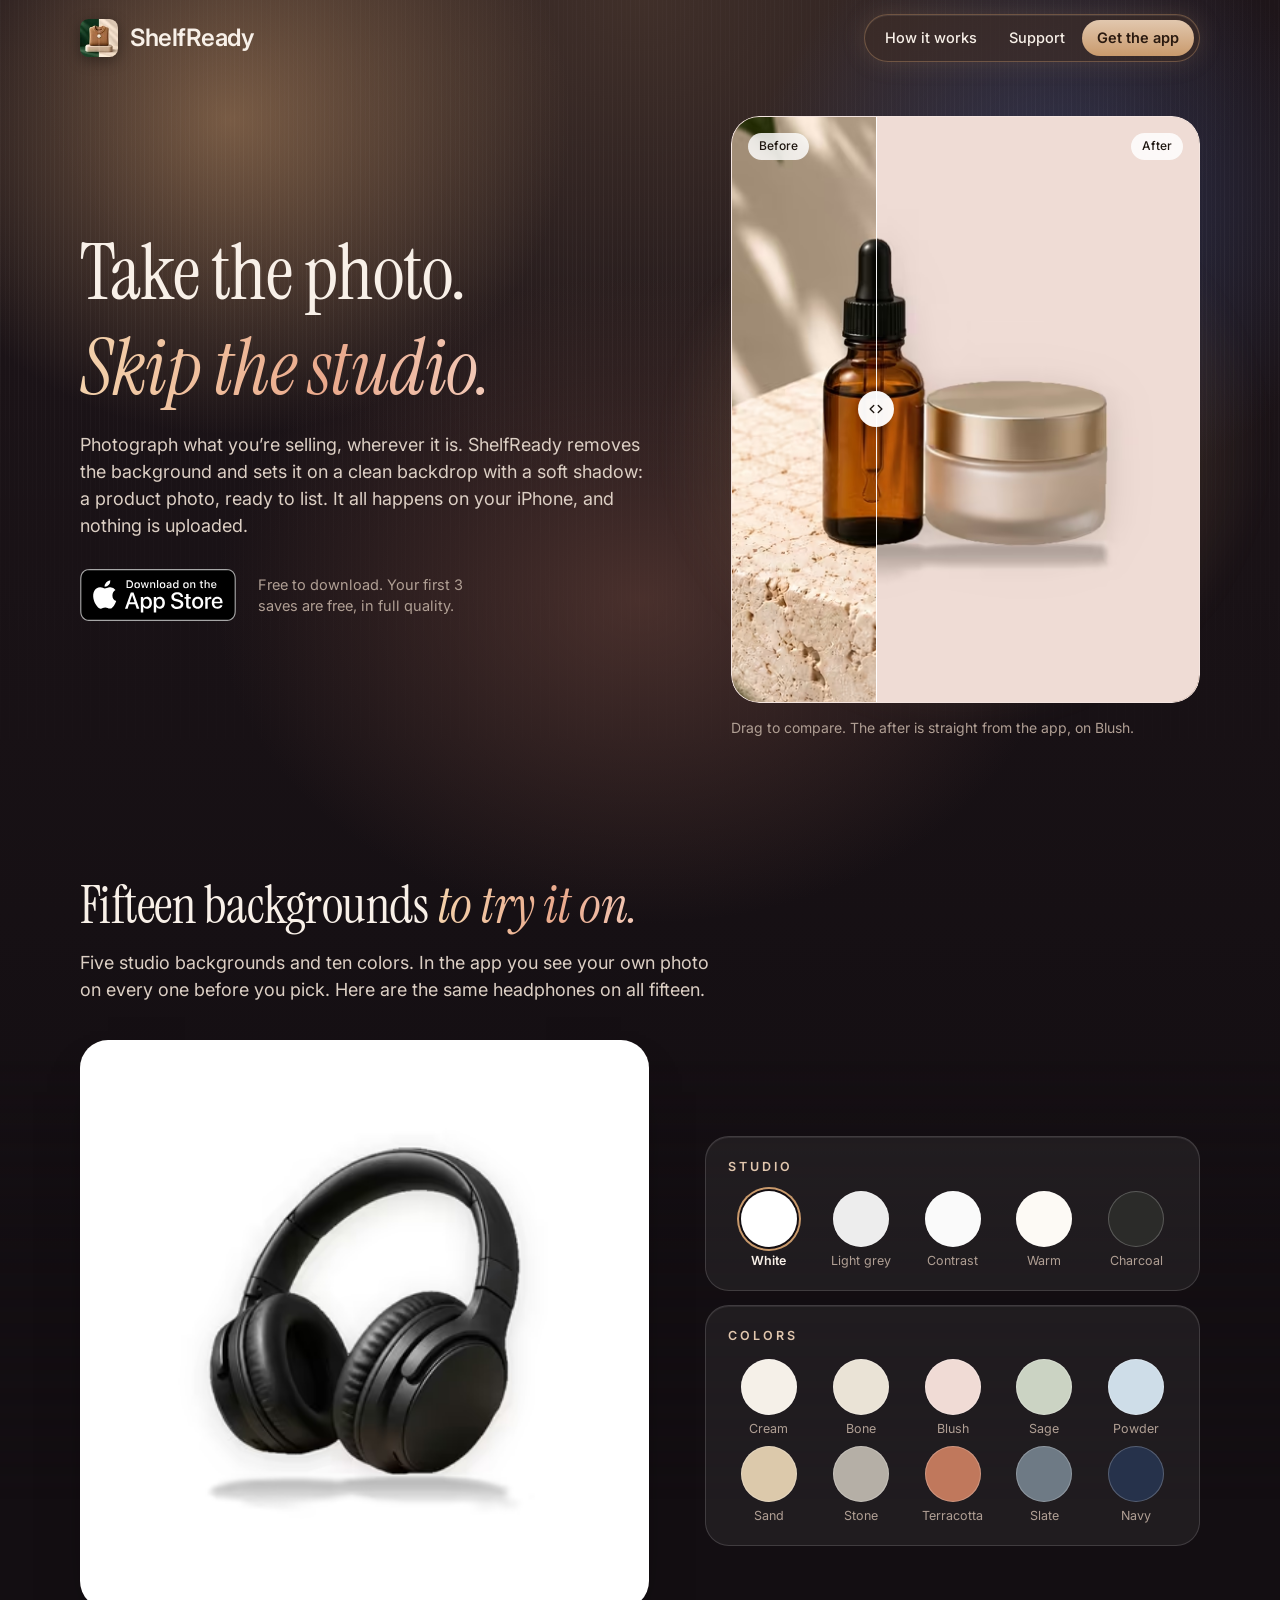
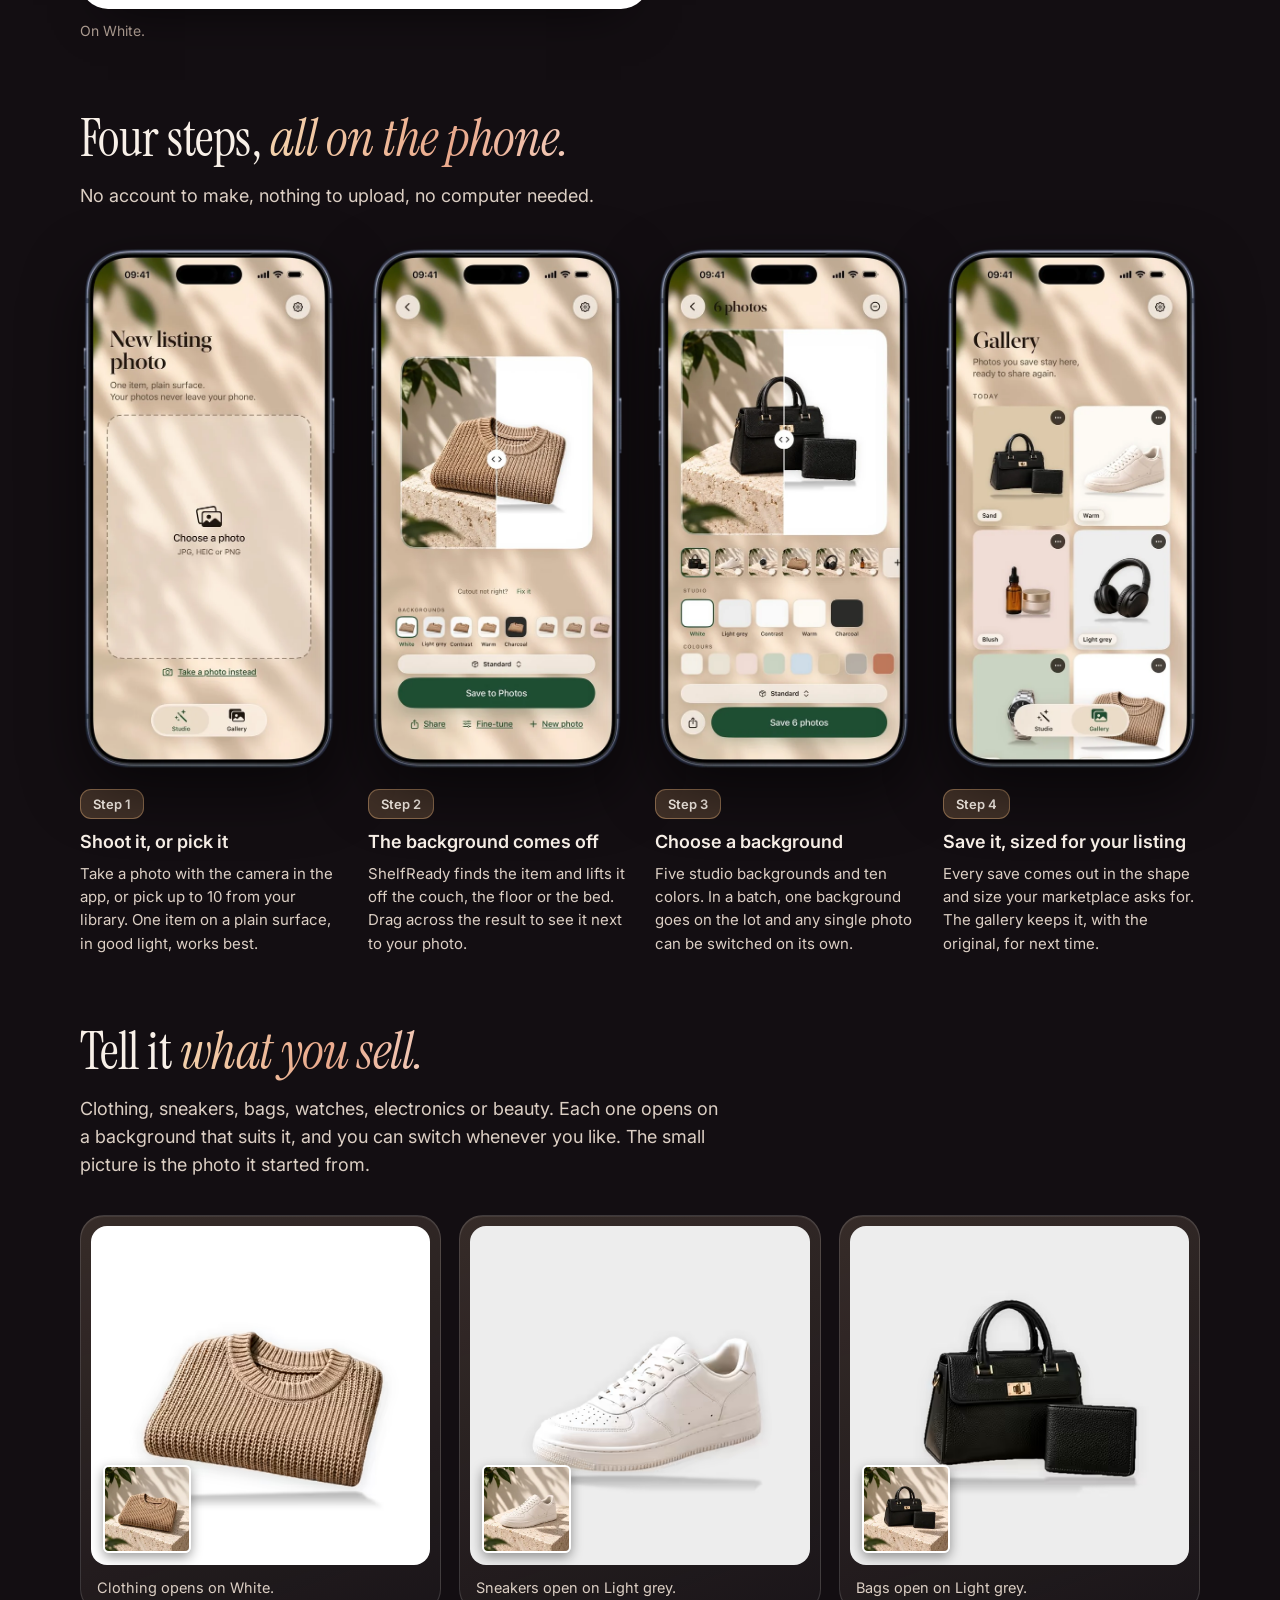
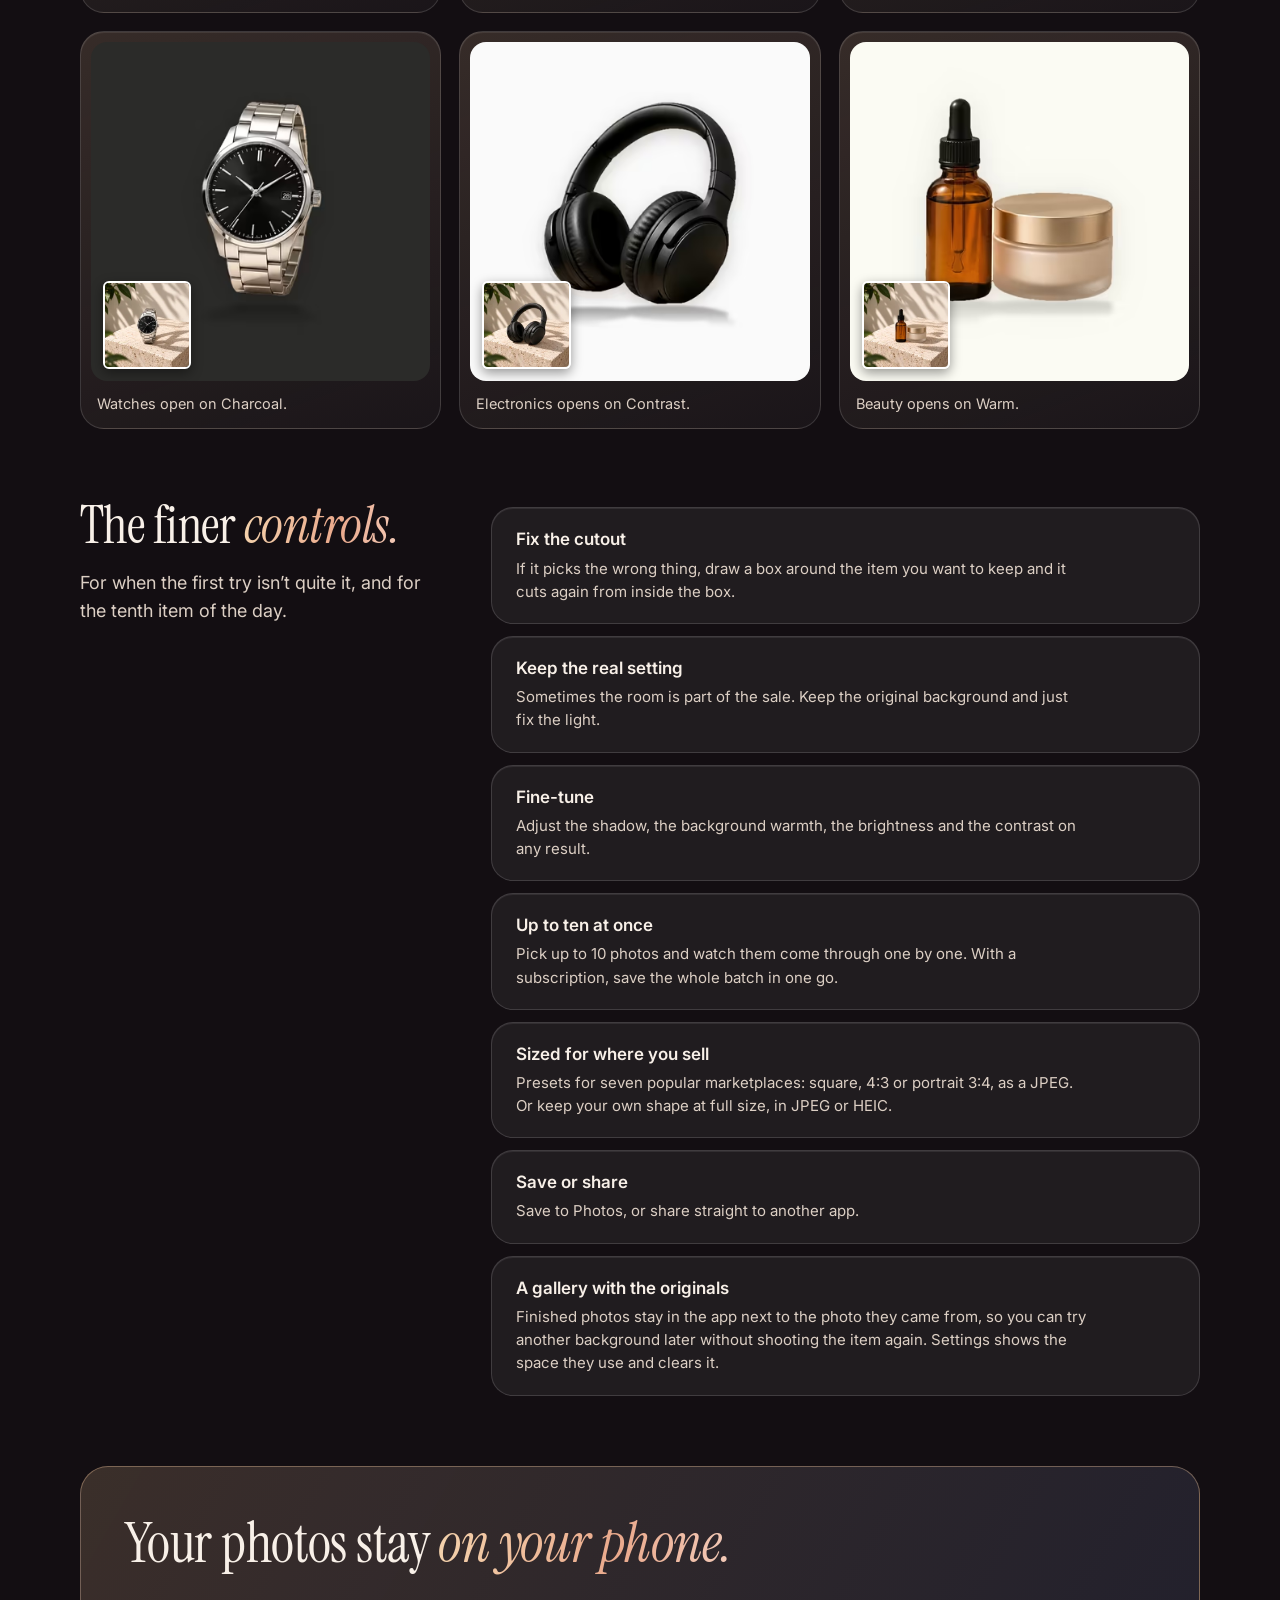
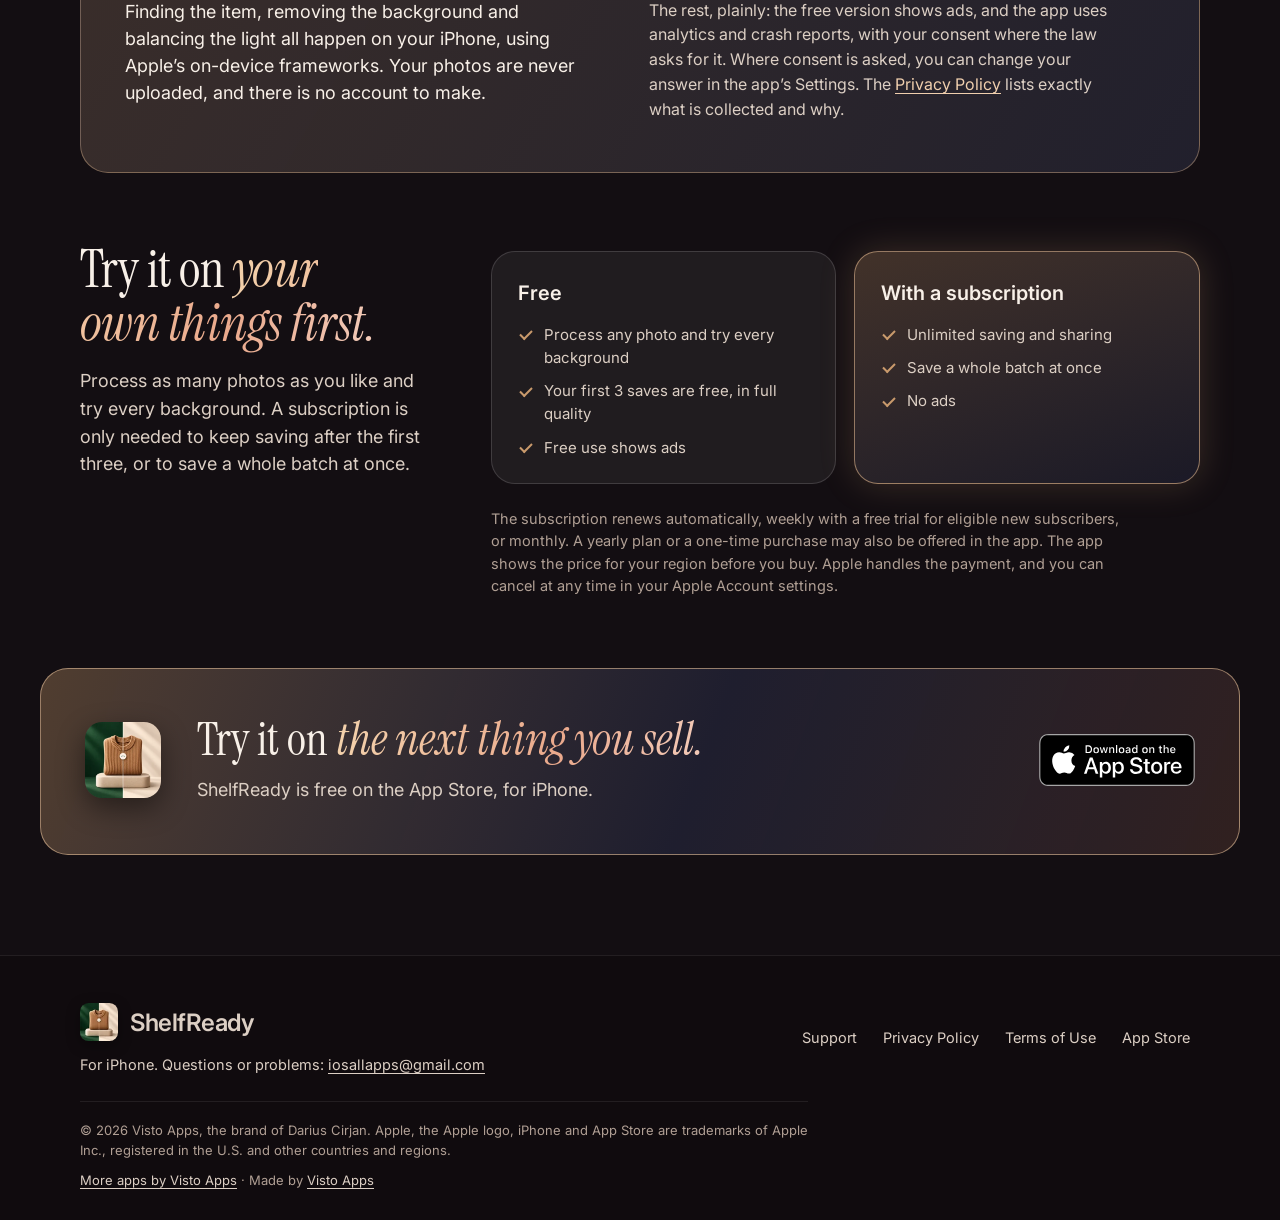
==== commit 10084b8d: "Add a size-matched fallback for Instrument Serif - headlines drew in Times or Georgia first and jump" ====
--- a/index.html
+++ b/index.html
@@ -31,7 +31,7 @@
     <link rel="apple-touch-icon" href="apple-touch-icon.png">
     <link rel="preload" href="fonts/instrument-serif.woff2" as="font" type="font/woff2" crossorigin>
     <link rel="preload" href="fonts/inter.woff2" as="font" type="font/woff2" crossorigin>
-    <link rel="stylesheet" href="styles.css?v=20261115">
+    <link rel="stylesheet" href="styles.css?v=20261116f">
     <!-- /build:head -->
     <link rel="preload" as="image" type="image/avif" imagesrcset="img/hero-before-480.avif 480w, img/hero-before-768.avif 768w" imagesizes="(min-width: 1240px) 560px, (min-width: 900px) 46vw, calc(100vw - 40px)">
     <!-- build:ld -->
--- a/styles.css
+++ b/styles.css
@@ -3,6 +3,8 @@
 
 @font-face { font-family: "Instrument Serif"; src: url("fonts/instrument-serif.woff2") format("woff2"); font-weight: 400; font-style: normal; font-display: swap; }
 @font-face { font-family: "Instrument Serif"; src: url("fonts/instrument-serif-italic.woff2") format("woff2"); font-weight: 400; font-style: italic; font-display: swap; }
+@font-face { font-family: "Instrument Serif Fallback"; src: local("Times New Roman"), local("TimesNewRomanPSMT"), local("Times"), local("Liberation Serif"), local("Tinos"); font-style: normal; size-adjust: 83.4%; }
+@font-face { font-family: "Instrument Serif Fallback"; src: local("Times New Roman Italic"), local("TimesNewRomanPS-ItalicMT"), local("Times-Italic"), local("Liberation Serif Italic"), local("Tinos Italic"); font-style: italic; size-adjust: 88.1%; }
 @font-face { font-family: "Inter"; src: url("fonts/inter.woff2") format("woff2"); font-weight: 100 900; font-style: normal; font-display: swap; }
 
 :root {
@@ -26,7 +28,7 @@
     --glass-line-2: rgba(255, 255, 255, 0.26);
     --divider: rgba(255, 255, 255, 0.14);
     --link: #f0cfae;
-    --serif: "Instrument Serif", "Iowan Old Style", Georgia, serif;
+    --serif: "Instrument Serif", "Instrument Serif Fallback", Georgia, serif;
     --sans: "Inter", -apple-system, BlinkMacSystemFont, "Segoe UI", Roboto, sans-serif;
     --radius: 28px;
     --radius-sm: 20px;
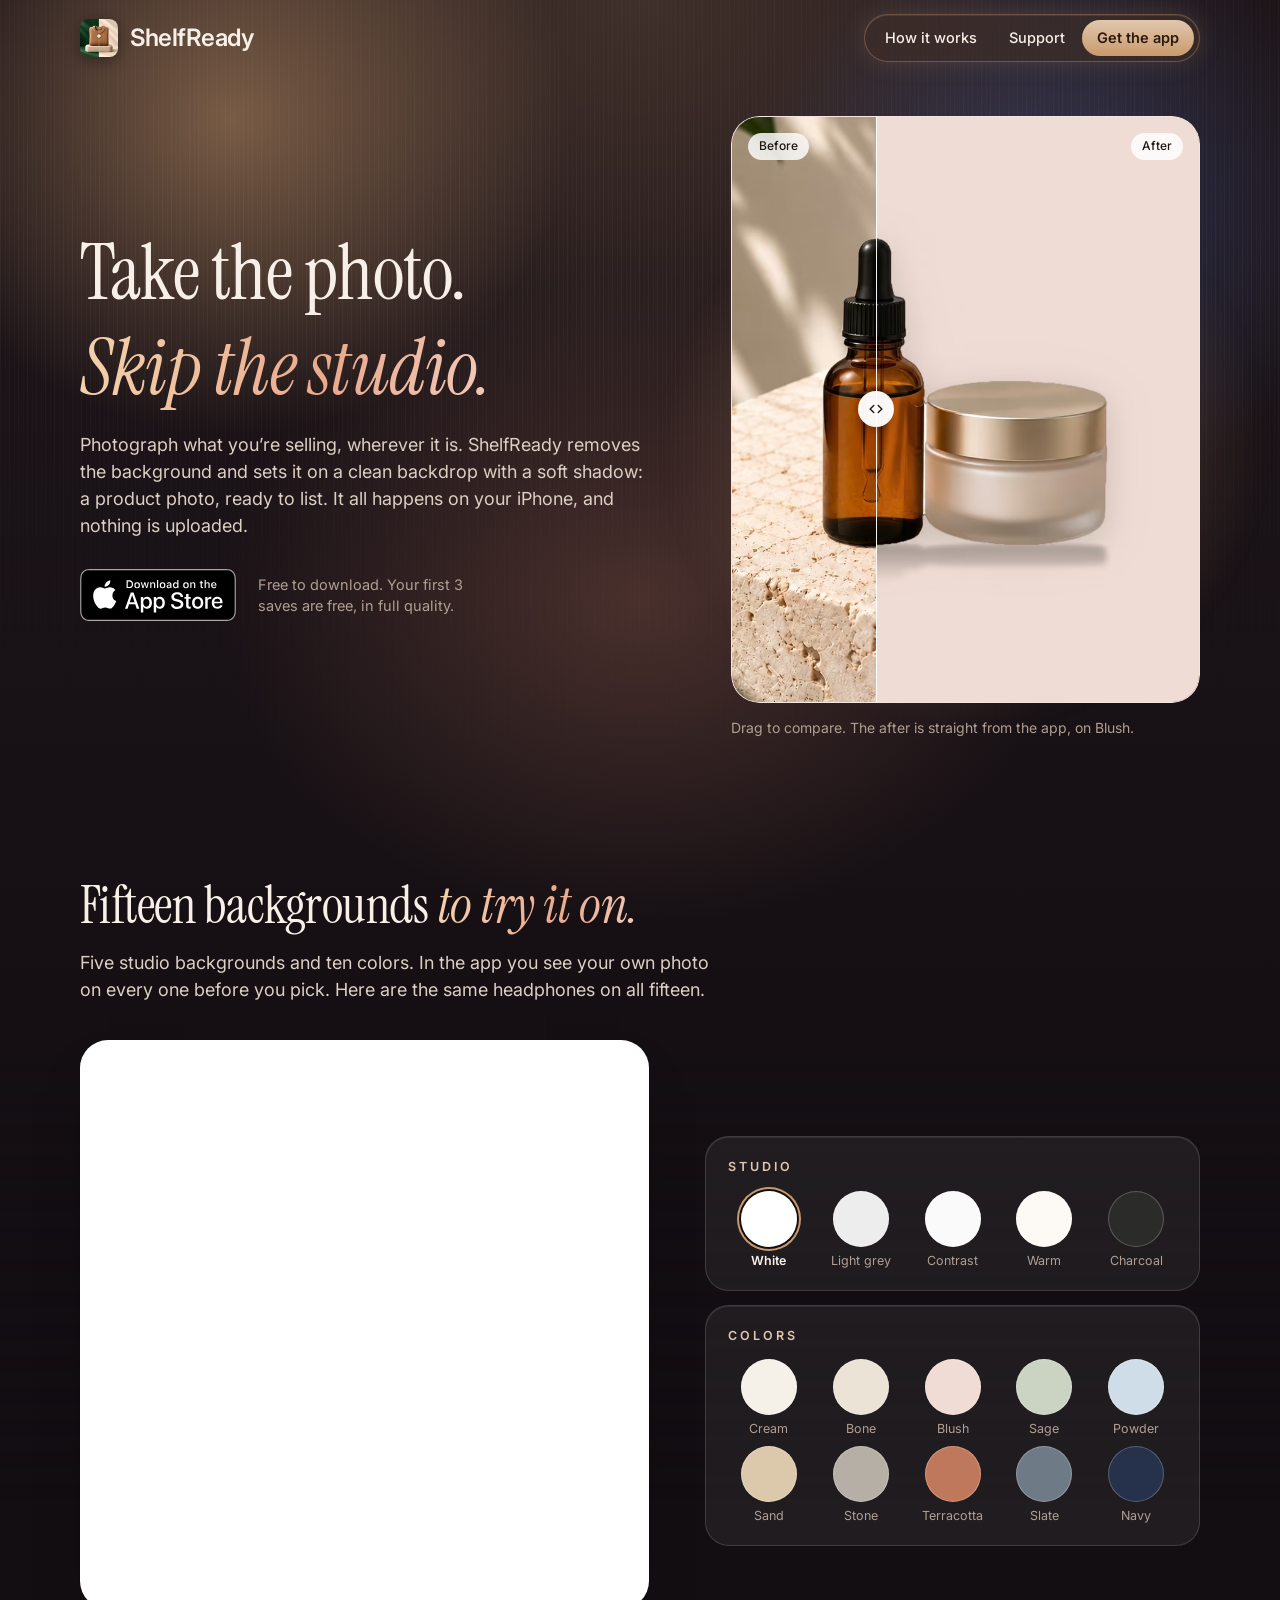
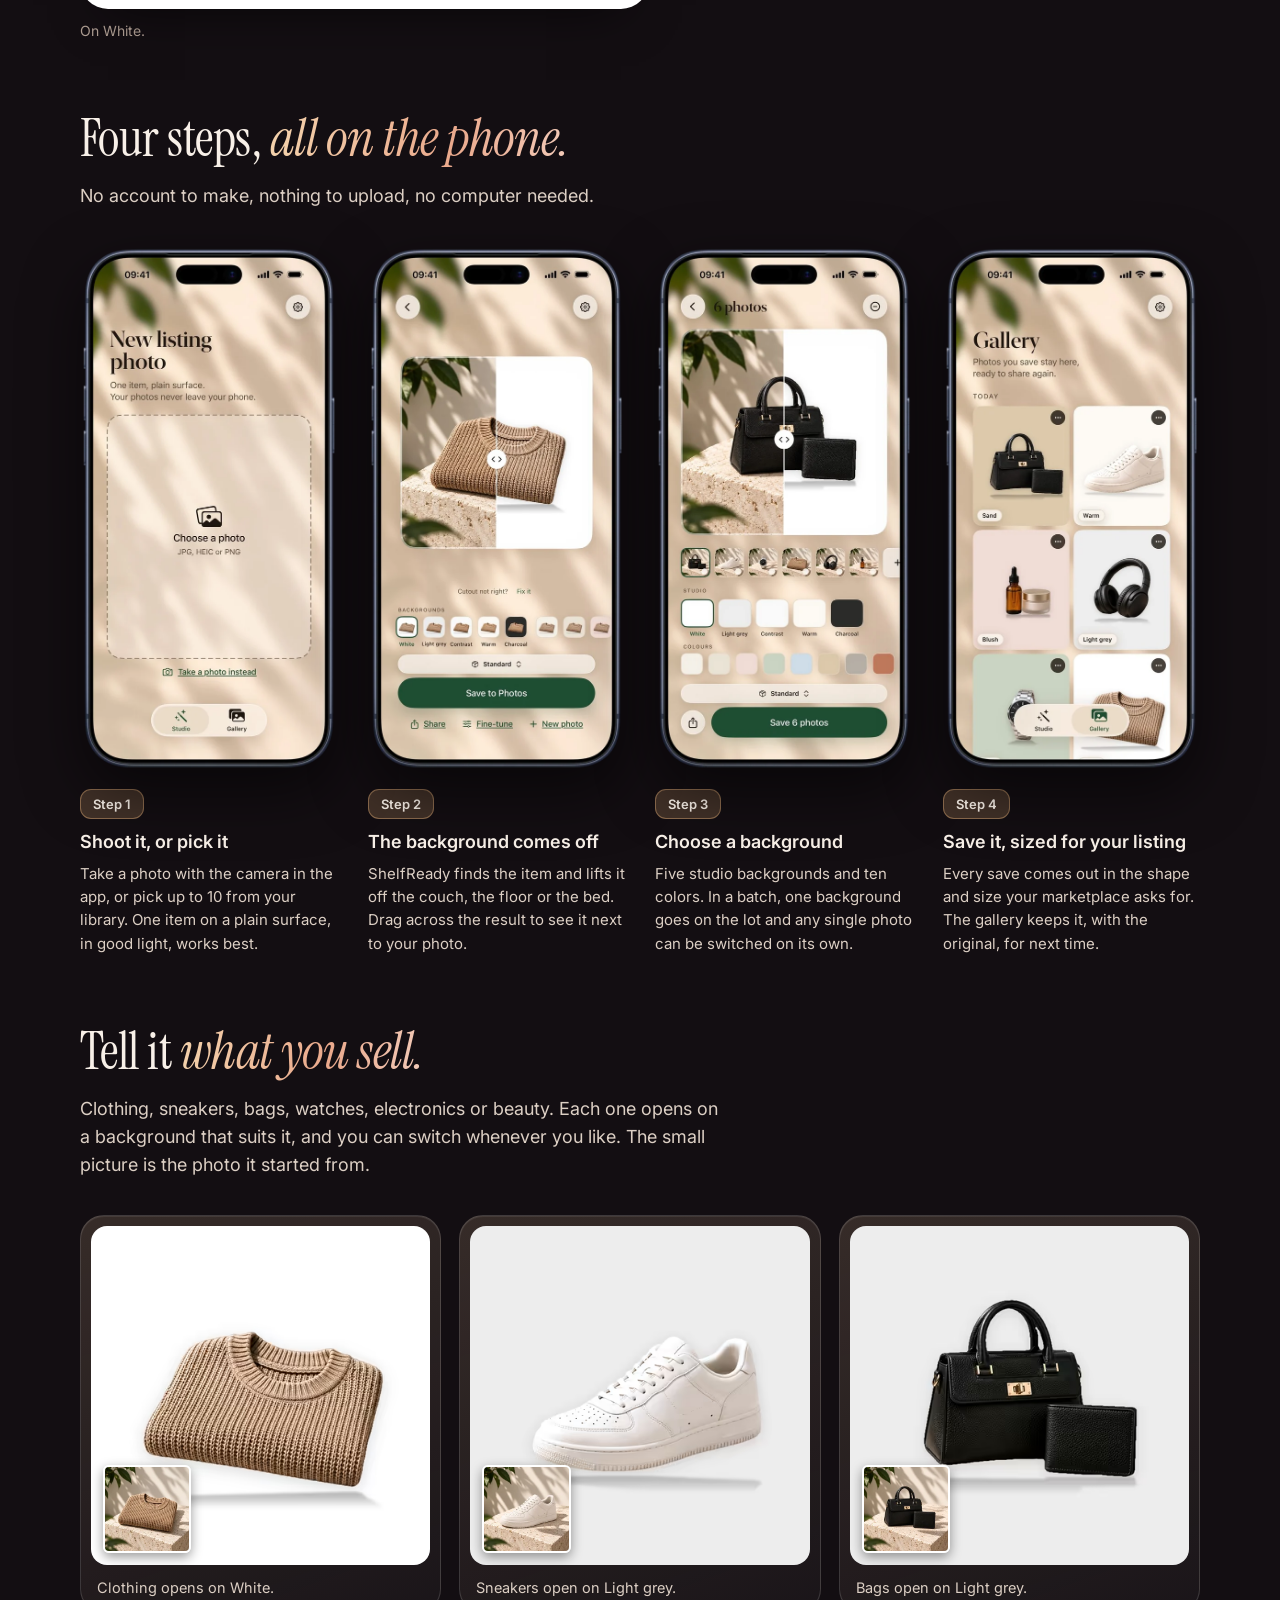
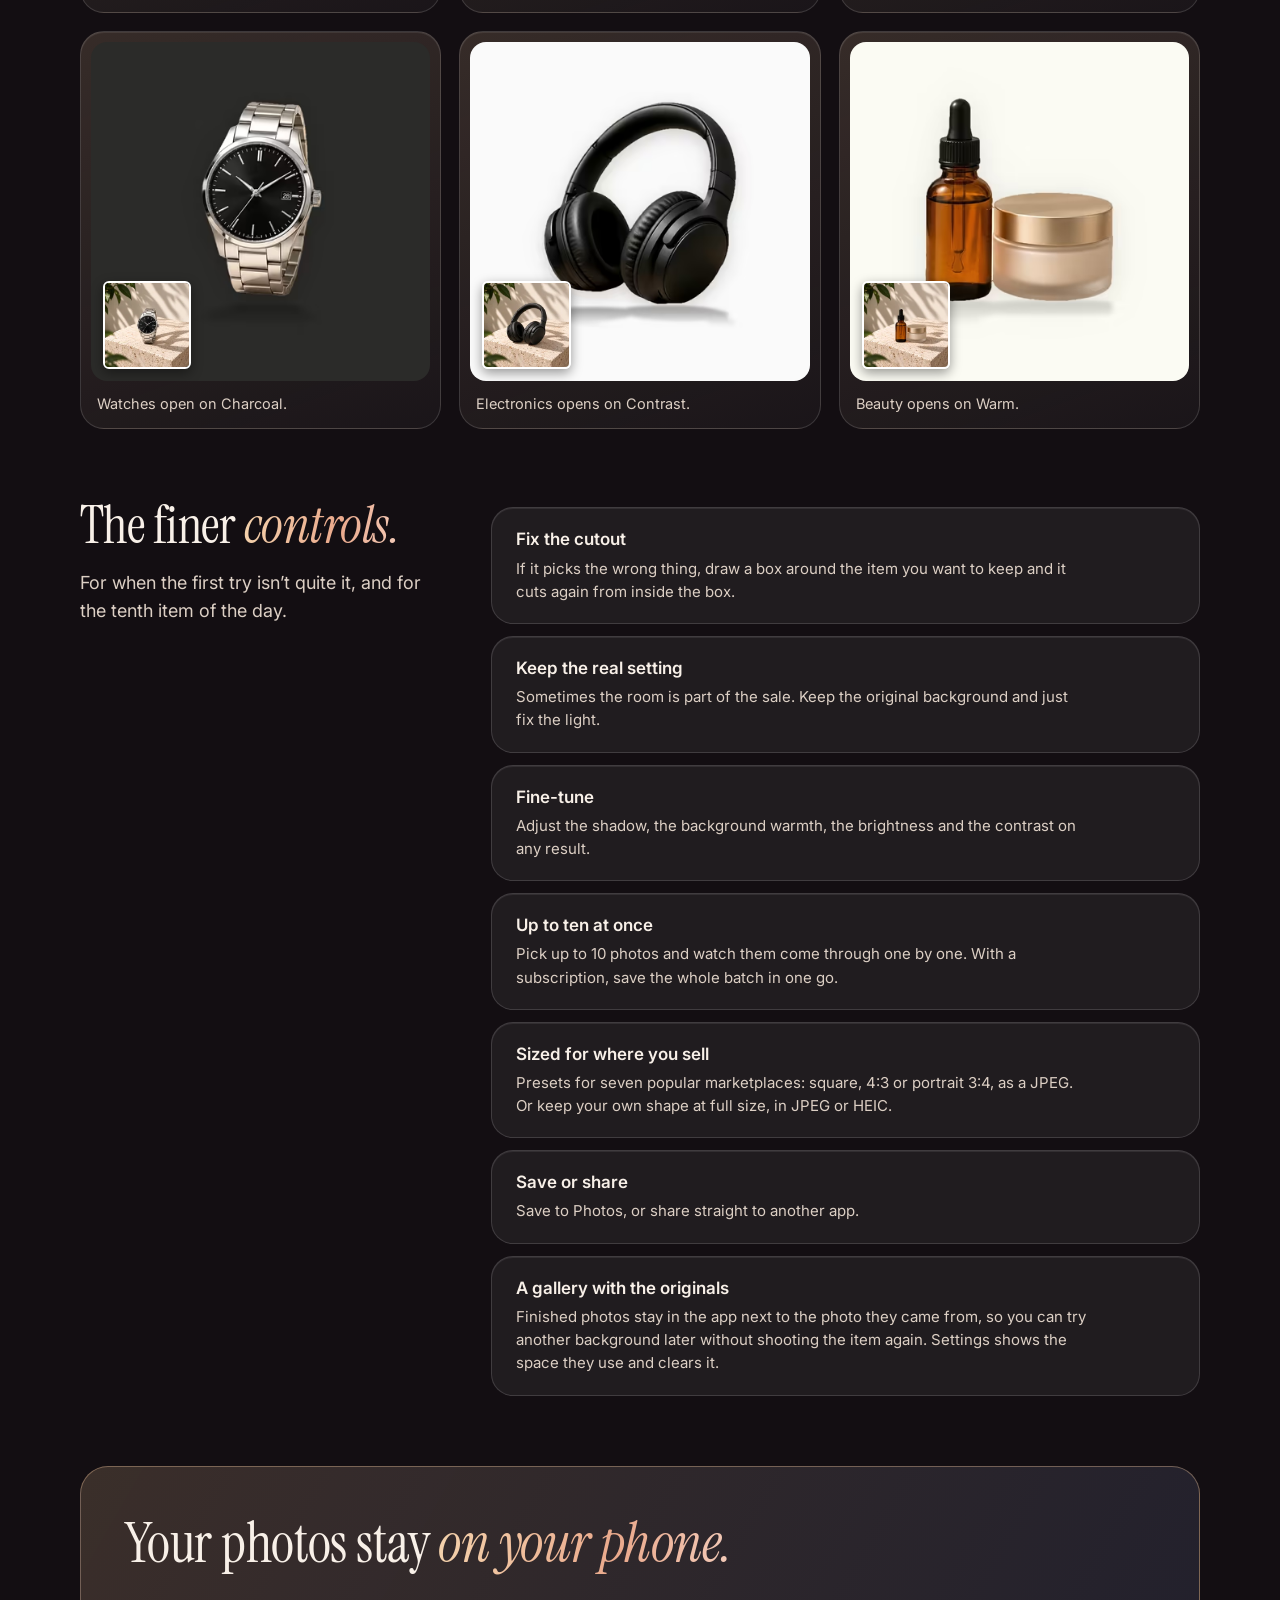
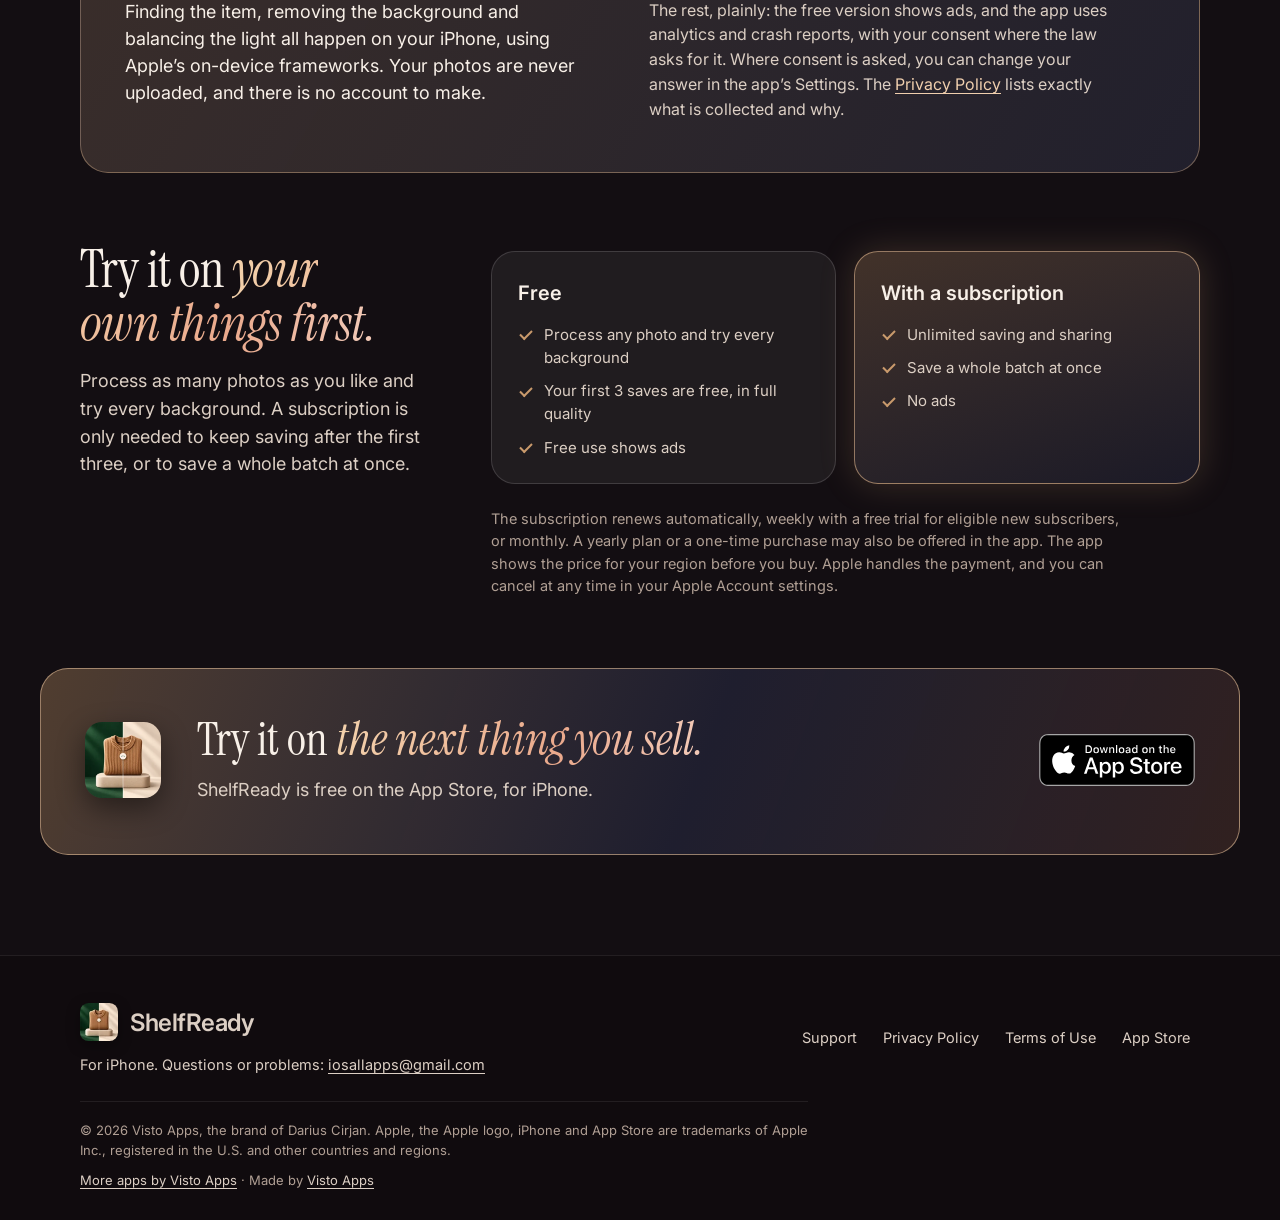
==== commit 0d177c70: "Fix the phone header and closing card - the nav pill covered the end of the name and the closing car" ====
--- a/index.html
+++ b/index.html
@@ -7,7 +7,7 @@
     <title>ShelfReady: Product Photos and Background Remover</title>
     <meta name="description" content="Take a photo of what you sell. ShelfReady removes the background and sets it on a clean studio backdrop with a soft shadow. On iPhone, nothing uploaded. Free.">
     <meta name="apple-itunes-app" content="app-id=6818769240">
-    <meta name="theme-color" content="#130e12">
+    <meta name="theme-color" content="#3e2f2c" data-scrolled="#130e12">
     <meta name="color-scheme" content="dark">
     <link rel="canonical" href="https://shelfreadyapp.com/">
     <meta property="og:type" content="website">
@@ -31,7 +31,7 @@
     <link rel="apple-touch-icon" href="apple-touch-icon.png">
     <link rel="preload" href="fonts/instrument-serif.woff2" as="font" type="font/woff2" crossorigin>
     <link rel="preload" href="fonts/inter.woff2" as="font" type="font/woff2" crossorigin>
-    <link rel="stylesheet" href="styles.css?v=20261116f">
+    <link rel="stylesheet" href="styles.css?v=20261116t">
     <!-- /build:head -->
     <link rel="preload" as="image" type="image/avif" imagesrcset="img/hero-before-480.avif 480w, img/hero-before-768.avif 768w" imagesizes="(min-width: 1240px) 560px, (min-width: 900px) 46vw, calc(100vw - 40px)">
     <!-- build:ld -->
@@ -377,6 +377,6 @@
         </div>
     </footer>
     <!-- /build:footer -->
-    <script src="script.js?v=20261115" defer></script>
+    <script src="script.js?v=20261116s" defer></script>
 </body>
 </html>
--- a/styles.css
+++ b/styles.css
@@ -23,7 +23,6 @@
     --text-2: #dccfc4;
     --text-3: #b09f94;
     --glass: rgba(255, 255, 255, 0.06);
-    --glass-strong: rgba(255, 255, 255, 0.10);
     --glass-line: rgba(255, 255, 255, 0.14);
     --glass-line-2: rgba(255, 255, 255, 0.26);
     --divider: rgba(255, 255, 255, 0.14);
@@ -31,7 +30,6 @@
     --serif: "Instrument Serif", "Instrument Serif Fallback", Georgia, serif;
     --sans: "Inter", -apple-system, BlinkMacSystemFont, "Segoe UI", Roboto, sans-serif;
     --radius: 28px;
-    --radius-sm: 20px;
     --max: 1120px;
     --gutter: 40px;
     --pad-l: max(var(--gutter), env(safe-area-inset-left));
@@ -87,7 +85,7 @@
 .site-header { position: sticky; top: 0; z-index: 50; padding: calc(14px + env(safe-area-inset-top)) 0 14px; transition: background .3s var(--ease); }
 .site-header.is-scrolled { background: rgba(19, 14, 18, .78); -webkit-backdrop-filter: blur(18px); backdrop-filter: blur(18px); }
 .site-header .wrap { display: flex; align-items: center; justify-content: space-between; gap: 12px; }
-.brand { display: inline-flex; align-items: center; gap: 12px; min-height: 44px; color: var(--text); font-weight: 600; font-size: 24px; letter-spacing: -.02em; text-decoration: none; }
+.brand { flex-shrink: 0; display: inline-flex; align-items: center; gap: 12px; min-height: 44px; color: var(--text); font-weight: 600; font-size: 24px; letter-spacing: -.02em; text-decoration: none; }
 .brand:hover { color: var(--text); }
 .brand img { width: 38px; height: 38px; border-radius: 22.5%; box-shadow: 0 4px 14px rgba(0,0,0,.35); }
 .nav {
@@ -107,7 +105,8 @@
     .brand img { width: 34px; height: 34px; }
     .nav a { padding: 0 11px; }
 }
-@media (max-width: 374px) {
+/* brand (~153 px) + Support + Get the app (~194 px) need about 415 px of screen */
+@media (max-width: 419px) {
     .nav .nav-narrow-hide { display: none; }
 }
 
@@ -305,12 +304,6 @@
 .doc-head { padding-bottom: 26px; border-bottom: 1px solid var(--divider); max-width: 46rem; }
 .doc-head h1 { font-size: clamp(42px, 5.4vw, 64px); line-height: 1.02; letter-spacing: -.01em; }
 .doc-meta { margin-top: 12px; color: var(--text-2); }
-.doc-body { max-width: 40rem; margin-top: 30px; }
-.doc-body h2 { font-size: clamp(26px, 2.8vw, 34px); line-height: 1.1; margin-top: 42px; }
-.doc-body p, .doc-body ul { margin-top: 14px; color: var(--text-2); }
-.doc-body ul { padding-left: 1.2rem; }
-.doc-body li + li { margin-top: 8px; }
-.doc-body a { overflow-wrap: anywhere; }
 
 .faq { max-width: 46rem; margin-top: 28px; display: grid; gap: 12px; }
 .faq details { border-radius: 20px; background: var(--glass); border: 1px solid var(--glass-line); overflow: hidden; }
@@ -387,6 +380,8 @@
     .compare, .backdrops > figure, .swatch-group, .categories, .details, .plans, .privacy-card, .closing-inner, .faq, .contact { margin-inline: -12px; width: auto; }
     .compare { max-width: none; }
     .privacy-card, .closing-inner { padding: 36px 22px 40px; }
+    /* .closing-inner is its own .wrap (no outer gutter), so -12 px would reach past the screen */
+    .closing-inner { margin-inline: 16px; }
     .legal-toc ol { columns: 1; }
     .legal-table thead { position: absolute; width: 1px; height: 1px; overflow: hidden; clip: rect(0 0 0 0); }
     .legal-table, .legal-table tbody, .legal-table tr, .legal-table th, .legal-table td { display: block; width: 100%; }
@@ -400,3 +395,7 @@
 @media (max-width: 900px), (hover: none) {
     .site-header.is-scrolled { -webkit-backdrop-filter: none; backdrop-filter: none; background: rgba(19, 14, 18, .94); }
 }
+
+/* overscroll:start  the aurora stretches from its bottom edge while iOS rubber-bands the top (--osy set by the script) */
+.animated-bg { transform-origin: 50% 100%; scale: 1 calc(1 + var(--osy, 0) / 1500); }
+/* overscroll:end */
